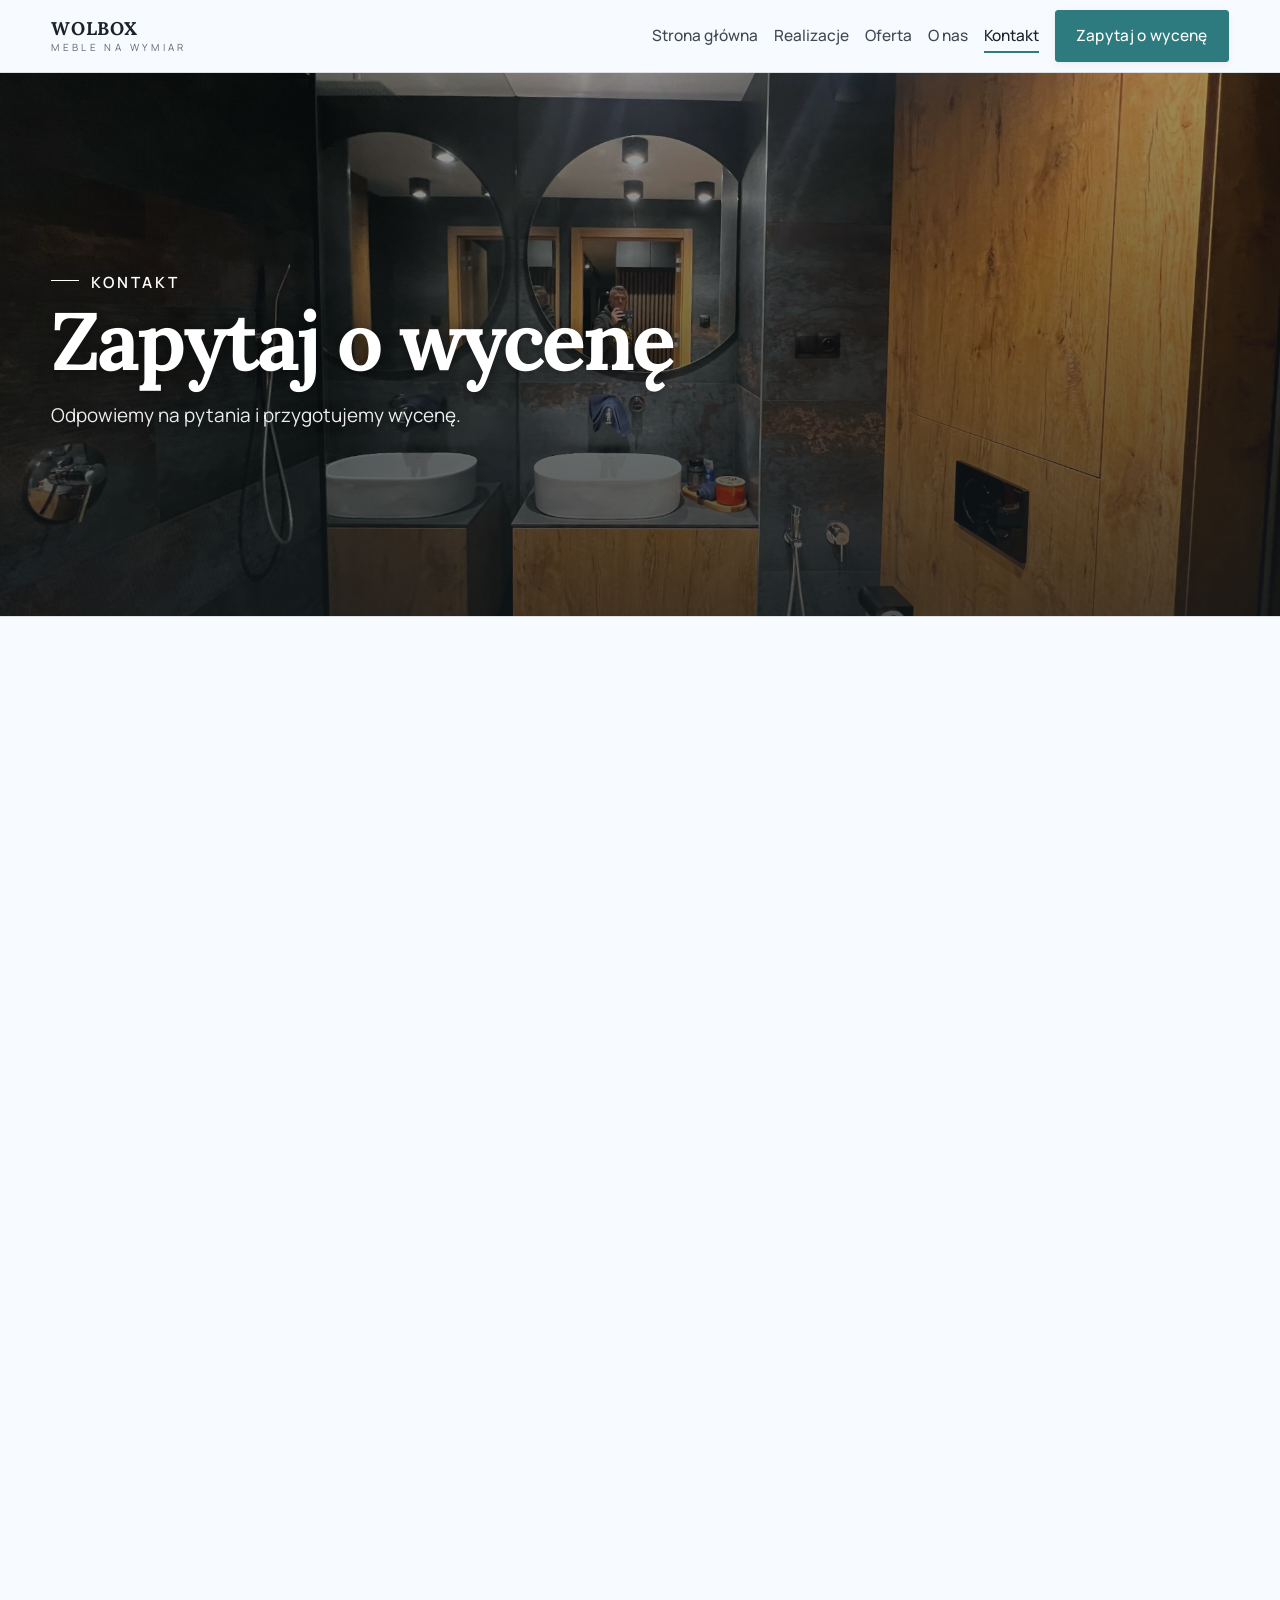
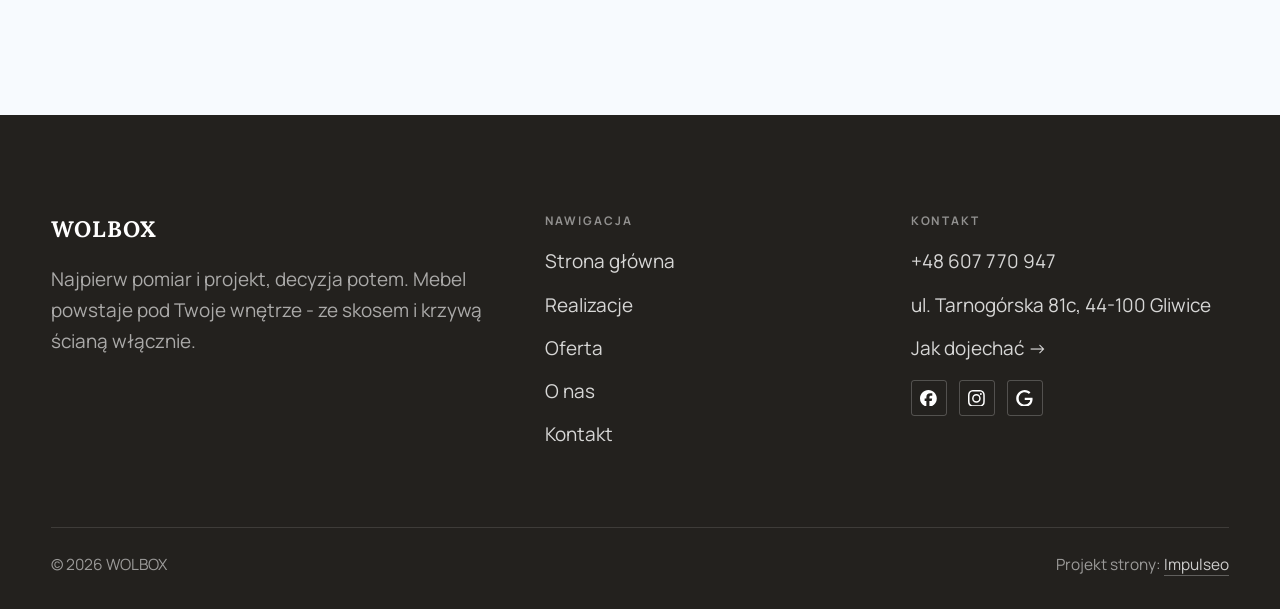
==== kontakt.html @ 48b1be2a "Strona demo: wolbox-sp-z-o-o" ====
<!DOCTYPE html>
<html lang="pl">
<head>
<meta charset="UTF-8">
<meta name="viewport" content="width=device-width, initial-scale=1.0">
<title>Kontakt - WOLBOX</title>
<meta name="description" content="Kontakt WOLBOX - ul. Tarnogórska 81c, 44-100 Gliwice">
<link rel="canonical" href="https://kris20032.github.io/wolbox-sp-z-o-o/kontakt.html">
<meta name="robots" content="noindex, nofollow">
<meta property="og:type" content="website">
<meta property="og:locale" content="pl_PL">
<meta property="og:site_name" content="WOLBOX">
<meta property="og:title" content="Kontakt - WOLBOX">
<meta property="og:description" content="Kontakt WOLBOX - ul. Tarnogórska 81c, 44-100 Gliwice">
<meta property="og:url" content="https://kris20032.github.io/wolbox-sp-z-o-o/kontakt.html">
<meta property="og:image" content="https://kris20032.github.io/wolbox-sp-z-o-o/img/og.jpg">
<meta property="og:image:width" content="1200">
<meta property="og:image:height" content="630">
<meta name="twitter:card" content="summary_large_image">
<link rel="preconnect" href="https://fonts.googleapis.com">
<link rel="preconnect" href="https://fonts.gstatic.com" crossorigin>
<link href="https://fonts.googleapis.com/css2?family=Lora:wght@500;600;700&family=Manrope:wght@400;500;600&display=swap" rel="stylesheet">
<link rel="stylesheet" href="assets/styles.css?v=cdface2b">
</head>
<body>

<header class="nav">
  <div class="wrap nav-inner">
    <a class="brand" href="index.html"><span class="name">WOLBOX</span><span class="sub">Meble na wymiar</span></a>
    <nav class="nav-links">
      <a href="index.html">Strona główna</a>
      <a href="realizacje.html">Realizacje</a>
      <a href="oferta.html">Oferta</a>
      <a href="o-nas.html">O nas</a>
      <a href="kontakt.html" class="active" aria-current="page">Kontakt</a>
      <a href="kontakt.html" class="btn btn-accent">Zapytaj o wycenę</a>
    </nav>
    <button class="nav-toggle" aria-label="Menu"><span></span><span></span><span></span></button>
  </div>
</header>

<main>
<section class="pagehead">
  <img src="img/g3.jpg" alt="WOLBOX - Zapytaj o wycenę" width="1976" height="1460" decoding="async">
  <div class="wrap">
    <span class="eyebrow">Kontakt</span>
    <h1>Zapytaj o wycenę</h1>
    <p>Odpowiemy na pytania i przygotujemy wycenę.</p>
  </div>
</section>
<section>
  <div class="wrap contact-grid">
    <div class="reveal">
      <span class="eyebrow">Dane kontaktowe</span>
      <h2 style="margin:var(--space-4) 0 var(--space-6)">WOLBOX</h2>
      <div class="info-list">
        <div class="info-row"><div class="ic"><svg class="ico-tel" width="16" height="16" viewBox="0 0 24 24" fill="none" aria-hidden="true"><path d="M6.6 10.8a15.5 15.5 0 0 0 6.6 6.6l2.2-2.2a1 1 0 0 1 1-.24 11.4 11.4 0 0 0 3.6.58 1 1 0 0 1 1 1V20a1 1 0 0 1-1 1A17 17 0 0 1 3 4a1 1 0 0 1 1-1h3.5a1 1 0 0 1 1 1c0 1.25.2 2.46.58 3.6a1 1 0 0 1-.25 1l-2.23 2.2Z" fill="currentColor"/></svg></div><div><div class="lbl">Telefon</div><a class="val" href="tel:+48607770947">+48 607 770 947</a></div></div>
        <div class="info-row"><div class="ic"><svg class="ico-pin" width="16" height="16" viewBox="0 0 24 24" fill="none" aria-hidden="true"><path d="M12 21s7-6.1 7-11.5A7 7 0 0 0 5 9.5C5 14.9 12 21 12 21Z" stroke="currentColor" stroke-width="1.6" fill="none"/><circle cx="12" cy="9.5" r="2.4" fill="currentColor"/></svg></div><div><div class="lbl">Adres</div><div class="val">ul. Tarnogórska 81c, 44-100 Gliwice</div></div></div>
        <div class="info-row"><div class="ic"><svg class="ico-clock" width="16" height="16" viewBox="0 0 24 24" fill="none" aria-hidden="true"><circle cx="12" cy="12" r="8.2" stroke="currentColor" stroke-width="1.6"/><path d="M12 7.5V12l3.2 1.9" stroke="currentColor" stroke-width="1.6" stroke-linecap="round"/></svg></div><div><div class="lbl">Godziny</div><div class="val" style="font-weight:500">Pn-Czw 8:00-18:00, Pt 8:00-16:00, Sob 9:00-13:00</div></div></div>
      </div>
    </div>
    <div class="reveal">
      <div class="form">
        <h3 style="margin-bottom:var(--space-4)">Najszybciej telefonicznie</h3>
        <p class="muted" style="margin-bottom:var(--space-5)">Zadzwoń, opisz pomysł, a my powiemy, co i jak. Bez zobowiązań.</p>
        <a href="tel:+48607770947" class="btn btn-accent" style="justify-content:center">Zadzwoń: +48 607 770 947 <span class="arr">→</span></a>
      </div>
    </div>
  </div>
</section>
<section style="padding-top:0">
  <div class="wrap reveal">
    <iframe class="map" title="WOLBOX - Gliwice" src="https://maps.google.com/maps?q=50.3088964%2C18.6868577&z=15&output=embed" loading="lazy" referrerpolicy="no-referrer-when-downgrade"></iframe>
  </div>
</section>
</main>

<footer>
  <div class="wrap">
    <div class="foot-grid">
      <div class="foot-brand">
        <div class="name">WOLBOX</div>
        <p>Najpierw pomiar i projekt, decyzja potem. Mebel powstaje pod Twoje wnętrze - ze skosem i krzywą ścianą włącznie.</p>
      </div>
      <div class="foot-col">
        <h4>Nawigacja</h4>
        <a href="index.html">Strona główna</a>
        <a href="realizacje.html">Realizacje</a>
        <a href="oferta.html">Oferta</a>
        <a href="o-nas.html">O nas</a>
        <a href="kontakt.html">Kontakt</a>
      </div>
      <div class="foot-col">
        <h4>Kontakt</h4>
        <a href="tel:+48607770947">+48 607 770 947</a>
        <p>ul. Tarnogórska 81c, 44-100 Gliwice</p>
        <a href="https://www.google.com/maps/place/WOLBOX+Sp.+z+o.+o./@50.3088964,18.6868577,17z" target="_blank" rel="noopener">Jak dojechać →</a>
      <div class="foot-soc">
        <a class="soc" href="https://www.facebook.com/p/Marcin-Wolski-Wolbox-100041528517087/" target="_blank" rel="noopener" aria-label="Facebook - WOLBOX"><svg viewBox="0 0 24 24" aria-hidden="true" focusable="false"><path d="M9.101 23.691v-7.98H6.627v-3.667h2.474v-1.58c0-4.085 1.848-5.978 5.858-5.978.401 0 .955.042 1.468.103a8.68 8.68 0 0 1 1.141.195v3.325a8.623 8.623 0 0 0-.653-.036 26.805 26.805 0 0 0-.733-.009c-.707 0-1.259.096-1.675.309a1.686 1.686 0 0 0-.679.622c-.258.42-.374.995-.374 1.752v1.297h3.919l-.386 2.103-.287 1.564h-3.246v8.245C19.396 23.238 24 18.179 24 12.044c0-6.627-5.373-12-12-12s-12 5.373-12 12c0 5.628 3.874 10.35 9.101 11.647Z" fill="currentColor"/></svg></a>
        <a class="soc" href="https://www.instagram.com/wolbox_wolski_marcin/" target="_blank" rel="noopener" aria-label="Instagram - WOLBOX"><svg viewBox="0 0 24 24" aria-hidden="true" focusable="false"><path d="M7.0301.084c-1.2768.0602-2.1487.264-2.911.5634-.7888.3075-1.4575.72-2.1228 1.3877-.6652.6677-1.075 1.3368-1.3802 2.127-.2954.7638-.4956 1.6365-.552 2.914-.0564 1.2775-.0689 1.6882-.0626 4.947.0062 3.2586.0206 3.6671.0825 4.9473.061 1.2765.264 2.1482.5635 2.9107.308.7889.72 1.4573 1.388 2.1228.6679.6655 1.3365 1.0743 2.1285 1.38.7632.295 1.6361.4961 2.9134.552 1.2773.056 1.6884.069 4.9462.0627 3.2578-.0062 3.668-.0207 4.9478-.0814 1.28-.0607 2.147-.2652 2.9098-.5633.7889-.3086 1.4578-.72 2.1228-1.3881.665-.6682 1.0745-1.3378 1.3795-2.1284.2957-.7632.4966-1.636.552-2.9124.056-1.2809.0692-1.6898.063-4.948-.0063-3.2583-.021-3.6668-.0817-4.9465-.0607-1.2797-.264-2.1487-.5633-2.9117-.3084-.7889-.72-1.4568-1.3876-2.1228C21.2982 1.33 20.628.9208 19.8378.6165 19.074.321 18.2017.1197 16.9244.0645 15.6471.0093 15.236-.005 11.977.0014 8.718.0076 8.31.0215 7.0301.0839m.1402 21.6932c-1.17-.0509-1.8053-.2453-2.2287-.408-.5606-.216-.96-.4771-1.3819-.895-.422-.4178-.6811-.8186-.9-1.378-.1644-.4234-.3624-1.058-.4171-2.228-.0595-1.2645-.072-1.6442-.079-4.848-.007-3.2037.0053-3.583.0607-4.848.05-1.169.2456-1.805.408-2.2282.216-.5613.4762-.96.895-1.3816.4188-.4217.8184-.6814 1.3783-.9003.423-.1651 1.0575-.3614 2.227-.4171 1.2655-.06 1.6447-.072 4.848-.079 3.2033-.007 3.5835.005 4.8495.0608 1.169.0508 1.8053.2445 2.228.408.5608.216.96.4754 1.3816.895.4217.4194.6816.8176.9005 1.3787.1653.4217.3617 1.056.4169 2.2263.0602 1.2655.0739 1.645.0796 4.848.0058 3.203-.0055 3.5834-.061 4.848-.051 1.17-.245 1.8055-.408 2.2294-.216.5604-.4763.96-.8954 1.3814-.419.4215-.8181.6811-1.3783.9-.4224.1649-1.0577.3617-2.2262.4174-1.2656.0595-1.6448.072-4.8493.079-3.2045.007-3.5825-.006-4.848-.0608M16.953 5.5864A1.44 1.44 0 1 0 18.39 4.144a1.44 1.44 0 0 0-1.437 1.4424M5.8385 12.012c.0067 3.4032 2.7706 6.1557 6.173 6.1493 3.4026-.0065 6.157-2.7701 6.1506-6.1733-.0065-3.4032-2.771-6.1565-6.174-6.1498-3.403.0067-6.156 2.771-6.1496 6.1738M8 12.0077a4 4 0 1 1 4.008 3.9921A3.9996 3.9996 0 0 1 8 12.0077" fill="currentColor"/></svg></a>
        <a class="soc" href="https://www.google.com/maps/place/WOLBOX+Sp.+z+o.+o./@50.3088964,18.6868577,17z" target="_blank" rel="noopener" aria-label="Google - WOLBOX"><svg viewBox="0 0 24 24" aria-hidden="true" focusable="false"><path d="M12.48 10.92v3.28h7.84c-.24 1.84-.853 3.187-1.787 4.133-1.147 1.147-2.933 2.4-6.053 2.4-4.827 0-8.6-3.893-8.6-8.72s3.773-8.72 8.6-8.72c2.6 0 4.507 1.027 5.907 2.347l2.307-2.307C18.747 1.44 16.133 0 12.48 0 5.867 0 .307 5.387.307 12s5.56 12 12.173 12c3.573 0 6.267-1.173 8.373-3.36 2.16-2.16 2.84-5.213 2.84-7.667 0-.76-.053-1.467-.173-2.053H12.48z" fill="currentColor"/></svg></a>
      </div>
      </div>
    </div>
    <div class="foot-bot">
      <span>© 2026 WOLBOX</span>
      <span>Projekt strony: <a class="foot-credit" href="https://impulseo.pl" target="_blank" rel="noopener">Impulseo</a></span>
    </div>
  </div>
</footer>
<div class="sticky-reserve"><a class="sr-book" href="kontakt.html">Zapytaj o wycenę</a><a class="sr-call" href="tel:+48607770947" aria-label="Zadzwoń"><svg class="ico-tel" width="16" height="16" viewBox="0 0 24 24" fill="none" aria-hidden="true"><path d="M6.6 10.8a15.5 15.5 0 0 0 6.6 6.6l2.2-2.2a1 1 0 0 1 1-.24 11.4 11.4 0 0 0 3.6.58 1 1 0 0 1 1 1V20a1 1 0 0 1-1 1A17 17 0 0 1 3 4a1 1 0 0 1 1-1h3.5a1 1 0 0 1 1 1c0 1.25.2 2.46.58 3.6a1 1 0 0 1-.25 1l-2.23 2.2Z" fill="currentColor"/></svg></a></div>
<div class="demo-wazne" data-do="2026-10-21" data-cykl="3" hidden><svg class="dw-ico" width="13" height="13" viewBox="0 0 24 24" fill="none" aria-hidden="true"><circle cx="12" cy="12" r="8.6" stroke="currentColor" stroke-width="1.8"/><path d="M12 7.2V12l3.3 2" stroke="currentColor" stroke-width="1.8" stroke-linecap="round"/></svg><span class="dw-txt"></span></div>

<script src="assets/main.js"></script>
</body>
</html>
---- assets/styles.css ----
/* ============================================================
   STOLBASZ — premium, architektoniczny B2B fit-out
   Jasna paleta, zero brązu. System wg premium-web-craft.
   Projekt strony: Impulseo (impulseo.pl)
   ============================================================ */

:root{
  /* PALETA — jasna, architektoniczna, chłodna */
  --paper:#F3F1EC;          /* główne tło */
  --paper-2:#E6E3DB;        /* sekcje alternatywne (chłodny jasny szary) */
  --paper-3:#E6E3DB;        /* delikatne wypełnienia */
  --ink:#23211E;            /* tekst główny — chłodny grafit */
  --ink-soft:#43403A;       /* nagłówki drugorzędne */
  --muted:#87837A;          /* tekst poboczny */
  --line:rgba(35,33,30,.12);/* hairline */
  --accent:#8A6B3C;         /* stonowany petrol-slate — jedyny akcent */
  --accent-d:#6E5430;
  --accent-soft:rgba(138,107,60,.10);
  --dark:#23211E;           /* sekcje ciemne (stopka/CTA) */

  /* HOVER ZDJĘĆ — JEDEN standard dla całego silnika (decyzja K. 04.08.2026, artefakt z wariantami).
     AKTUALNE (K.+Szymon 09.08.2026, wybór z artefaktu 6 wariantów): zoom 1.05 przy 1.4s -
     przy tak długim czasie mocniejszy kadr NIE skacze, tylko „oddycha". Poprzedni standard
     (1.02 / .55s z 04.08) odbierany jako dynamiczny i szybki.
     Spoczynek lekko przygaszony, ale TYLKO tam, gdzie jest mysz (@media hover:hover) —
     na telefonie zdjęcia zostają w pełnej jasności. */
  --img-zoom:1.05;                   /* K.+Szymon 09.08: wariant F z artefaktu porównawczego */
  --img-rest:brightness(.95) saturate(.99);
  --img-hot:brightness(1.06) saturate(1.05);
  --img-dur:1.4s;                    /* K.+Szymon 09.08 (wariant F): powoli = elegancko */
  --img-ease:cubic-bezier(.16,.84,.44,1);  /* miękki ogon, efekt „oddychania" */

  /* ODSTĘPY — skala 4/8 */
  --space-1:4px; --space-2:8px; --space-3:12px; --space-4:16px; --space-5:24px;
  --space-6:32px; --space-7:48px; --space-8:64px; --space-9:96px; --space-10:128px;

  /* TYPOGRAFIA — fluid clamp() (skala podbita 16.07.2026: większe, czytelniejsze litery — uwaga Adama) */
  --text-sm:clamp(.9rem,.87rem + .12vw,1rem);
  --text-base:clamp(1.08rem,1.04rem + .18vw,1.2rem);
  --text-lg:clamp(1.24rem,1.15rem + .34vw,1.44rem);
  --text-h3:clamp(1.34rem,1.22rem + .55vw,1.66rem);
  --text-h2:clamp(2.1rem,1.66rem + 2.1vw,3.1rem);
  --text-h1:clamp(2.9rem,2.1rem + 4vw,5.1rem);

  /* PROMIENIE — architektoniczne, raczej ostre */
  --r-sm:3px; --r-md:6px; --r-lg:10px;

  /* RUCH */
  --ease:cubic-bezier(.25,.46,.45,.94); --dur:.24s;

  /* CIENIE — miękkie, warstwowe */
  --sh-sm:0 1px 2px rgba(16,24,32,.04), 0 2px 8px rgba(16,24,32,.05);
  --sh-md:0 2px 6px rgba(16,24,32,.05), 0 12px 28px -8px rgba(16,24,32,.12);
  --sh-lg:0 6px 14px rgba(16,24,32,.07), 0 26px 56px -18px rgba(16,24,32,.22);

  --hairline:1px solid var(--line);

  --font-display:'Lora',serif;
  --font-body:'Manrope',sans-serif;
}

*{box-sizing:border-box;margin:0;padding:0}
html{scroll-behavior:smooth}
body{
  font-family:var(--font-body);
  font-size:var(--text-base);
  line-height:1.65;
  color:var(--ink);
  background:var(--paper);
  -webkit-font-smoothing:antialiased;
  text-rendering:optimizeLegibility;
}
img{max-width:100%;height:auto;display:block}  /* height:auto = width/height z atrybutów trzyma proporcje (TOP#12) */
a{color:inherit;text-decoration:none}

.wrap{width:min(92%,1180px);margin-inline:auto}
section{padding-block:clamp(52px,6.5vw,96px)}

h1,h2,h3{font-family:var(--font-display);font-weight:700;line-height:1.08;letter-spacing:-.02em;color:var(--ink)}
h1{font-size:var(--text-h1);letter-spacing:-.035em}
h2{font-size:var(--text-h2);letter-spacing:-.025em}
h3{font-size:var(--text-h3)}
/* MIARA — długość wiersza. WCAG 2.2 SC 1.4.8: max 80 znaków; Butterick: 45–90.
   68ch daje realnie 72–78 znaków polskiego tekstu, czyli z zapasem pod granicą.
   Wcześniej limit miał TYLKO <p> — <li>, <blockquote> i <dd> nie miały żadnego,
   i to jedyny powód, dla którego 23 bloki na dwóch oddanych stronach jadą po
   83–106 znaków w wierszu (pomiar 07.08.2026, bramka `miara`).
   ⚠️ Listy i definicje ograniczamy TYLKO bez klasy: `ul`/`ol` z klasą to u nas
   układ (siatki kafli, menu), a nie tekst ciągły — tam miarę wyznacza układ. */
/* 60ch, nie 68ch (K. 10.08): po zmianie fontów na węższe kroje (DM Sans i spółka)
   w 68ch mieściło się ~90 znaków - bramka pikselowa słusznie zgłaszała przekroczenie
   granicy 80. Pomiar na żywej przeglądarce: 60ch = 90 znaków, 53ch = ~78 znaków, czyli normę WCAG 1.4.8. */
:root{ --miara:53ch }
p{max-width:min(100%,var(--miara))}
blockquote,
ul:not([class])>li, ol:not([class])>li,
dl:not([class])>dd{max-width:min(100%,var(--miara))}

/* ⚠️ Świadomie BEZ wyjątku `.tile p,.card p,.svc p{max-width:none}`, choć nasuwa się sam:
   te akapity BYŁY już ograniczone (stare `p{max-width:65ch}`), więc „wyjątek" nie odblokowałby
   niczego nowego — tylko ROZLUŹNIŁ stan sprzed zmiany na wszystkich demach naraz.
   `figcaption` żadna z reguł wyżej nie dotyczy, więc też nie potrzebuje zwolnienia. */

/* ŁAMANIE. `balance` wyrównuje długości wierszy w nagłówku, `pretty` pilnuje ostatniego
   wiersza akapitu, żeby nie został w nim jeden wyraz. Obsługiwane od Chrome 117 /
   Safari 17.5; starsze przeglądarki po prostu ignorują tę własność.
   `text-wrap:pretty` nie występowało dotąd ANI RAZ w silniku ani w repo klientów. */
h1,h2,h3,.lead,.lede{text-wrap:balance}
p,li,blockquote,dd{text-wrap:pretty}

.eyebrow{
  font-family:var(--font-body);
  font-size:var(--text-sm);
  font-weight:600;
  letter-spacing:.18em;
  text-transform:uppercase;
  color:var(--accent);
  display:inline-flex;align-items:center;gap:var(--space-3);
}
/* flex:none + margin-top = kreska trzyma się PIERWSZEJ linii. Wcześniej align-items:center
   centrowało ją względem całego bloku i przy zawinięciu (długi kicker typu
   „…WNĘTRZ · LESZNO · OD 2019") druga linia lądowała z brzydkim wcięciem. */
.eyebrow{align-items:flex-start}
.eyebrow>*,.eyebrow{text-wrap:balance}   /* dlugi kicker lamal sie na sierote typu samo „2019" w drugiej linii */
.eyebrow::before{content:"";width:28px;height:1px;background:var(--accent);display:inline-block;flex:none;margin-top:.62em}

.muted{color:var(--muted)}
.lead{font-size:var(--text-lg);line-height:1.55;color:var(--ink-soft);max-width:50ch}

/* ---------- BUTTONS ---------- */
.btn{
  display:inline-flex;align-items:center;gap:var(--space-2);
  font-weight:600;font-size:var(--text-sm);letter-spacing:.02em;
  padding:var(--space-4) var(--space-6);
  border-radius:var(--r-sm);
  transition:transform var(--dur) var(--ease),box-shadow var(--dur) var(--ease),background var(--dur) var(--ease);
  cursor:pointer;border:1px solid transparent;
}
.btn-accent{background:var(--accent);color:#fff;box-shadow:var(--sh-sm)}
.btn-accent:hover{background:var(--accent-d);transform:translateY(-2px);box-shadow:var(--sh-md)}
.btn-accent:active{transform:translateY(0);box-shadow:var(--sh-sm)}
.btn-ghost{background:transparent;color:var(--ink);border-color:var(--line)}
.btn-ghost:hover{border-color:var(--accent);color:var(--accent);transform:translateY(-2px)}
.btn-light{background:#fff;color:var(--ink);box-shadow:var(--sh-sm)}
.btn-light:hover{transform:translateY(-2px);box-shadow:var(--sh-md)}
.btn .arr{transition:transform var(--dur) var(--ease)}
.btn:hover .arr{transform:translateX(4px)}

/* ---------- NAV ---------- */
.nav{
  position:sticky;top:0;z-index:50;
  background:color-mix(in srgb,var(--paper) 88%,transparent);
  backdrop-filter:saturate(140%) blur(10px);
  border-bottom:var(--hairline);
}
.nav-inner{display:flex;align-items:center;justify-content:space-between;gap:var(--space-5);height:72px}
/* ANTY-NACHODZENIE (K. 05.08.2026): długa nazwa firmy + przycisk z pełnym numerem nie mieściły się w pasku
   i flex ściskał linki PONIŻEJ ich treści - "Kontakt" wchodził na ramkę "Zadzwoń +48 ...". Teraz ustępuje
   nazwa marki (skrót wielokropkiem), a menu i przycisk nigdy się nie kurczą ani nie zachodzą na siebie. */
.brand{display:flex;flex-direction:column;line-height:1;min-width:0;flex:0 1 auto}
.brand .name{font-family:var(--font-display);font-weight:800;font-size:1.35rem;letter-spacing:.04em;white-space:nowrap;overflow:hidden;text-overflow:ellipsis}
.brand .sub{font-size:.62rem;letter-spacing:.34em;text-transform:uppercase;color:var(--muted);margin-top:5px;white-space:nowrap;overflow:hidden;text-overflow:ellipsis}
.nav-links{display:flex;align-items:center;gap:var(--space-6);flex:0 0 auto}
.nav-links a{font-size:var(--text-sm);font-weight:500;color:var(--ink-soft);position:relative;padding-block:4px;white-space:nowrap;transition:color var(--dur) var(--ease)}
.nav-links a::after{content:"";position:absolute;left:0;bottom:0;width:0;height:1.5px;background:var(--accent);transition:width var(--dur) var(--ease)}
.nav-links a:hover,.nav-links a.active{color:var(--ink)}
.nav-links a:hover::after,.nav-links a.active::after{width:100%}
.nav-links .btn{padding:var(--space-2) var(--space-5)}
/* przyciski w nav: właściwy kolor (przebij .nav-links a) + bez podkreślenia */
.nav-links a.btn-accent{color:#fff}
.nav-links a.btn-ghost,.nav-links a.btn-light{color:var(--ink)}
/* CTA w pasku: NIE podkreślenie spod linków menu, ale ten sam przelatujący błysk,
   co na wszystkich innych przyciskach (zgłoszenie K. 13.08.2026 - „na hero jest efekt
   światła przechodzącego przez przycisk, na navbarze go nie ma, a mają być identyczne").
   Reguła `.nav-links a::after` jest silniejsza od `.btn::after`, więc trzeba jej
   geometrię wyzerować i wpisać połysk z nazwy - samo `display:none` gasiło efekt. */
.nav-links a.btn::after{
  display:block;content:"";position:absolute;inset:0;z-index:-1;pointer-events:none;
  width:auto;height:auto;border-radius:inherit;   /* kasuje geometrię podkreślenia (width:0;height:1.5px) */
  background:linear-gradient(100deg,transparent 32%,rgba(255,255,255,.20) 50%,transparent 68%);
  translate:-120% 0}
@media (prefers-reduced-motion:no-preference){
  .nav-links a.btn:hover::after{translate:120% 0;transition:translate .75s var(--mt-ease,cubic-bezier(.16,.84,.44,1))}
}
.nav-toggle{display:none;background:none;border:none;cursor:pointer;flex-direction:column;gap:5px;padding:8px}
.nav-toggle span{width:24px;height:2px;background:var(--ink);transition:var(--dur)}
/* Ciasny zakres MIĘDZY menu mobilnym a pełnym pulpitem: zbijamy odstępy i nazwę marki,
   żeby wszystko zmieściło się naturalnie, zanim w ogóle dojdzie do skracania wielokropkiem. */
@media(max-width:1280px) and (min-width:921px){
  .nav-links{gap:var(--space-4)}
  .nav-links .btn{padding:var(--space-2) var(--space-4)}
  .brand .name{font-size:1.15rem}
}

/* ---------- HERO (split) ---------- */
.hero{position:relative;overflow:hidden;border-bottom:var(--hairline)}
.hero-grid{display:grid;grid-template-columns:1.05fr .95fr;gap:clamp(24px,4vw,60px);align-items:center;
  padding-block:clamp(36px,4.5vw,64px)}
.hero-copy .eyebrow{margin-bottom:var(--space-5)}
.hero-copy h1{margin-bottom:var(--space-5)}
.hero-copy .lead{margin-bottom:var(--space-7)}
.hero-actions{display:flex;flex-wrap:wrap;gap:var(--space-4)}
.hero-art{position:relative;aspect-ratio:4/3;border-radius:var(--r-lg);overflow:hidden;box-shadow:var(--sh-lg)}
.hero-art img{width:100%;height:100%;object-fit:cover}
.hero-art::after{content:"";position:absolute;inset:0;background:linear-gradient(180deg,transparent 55%,rgba(18,24,28,.28))}
.hero-badge{position:absolute;left:var(--space-5);bottom:var(--space-5);z-index:2;
  background:rgba(252,252,251,.94);backdrop-filter:blur(4px);
  border-radius:var(--r-md);padding:var(--space-4) var(--space-5);box-shadow:var(--sh-md);max-width:78%}
.hero-badge strong{display:block;font-family:var(--font-display);font-size:1rem;letter-spacing:-.01em}
.hero-badge span{font-size:var(--text-sm);color:var(--muted)}

/* ---------- HERO duży / kinowy (strona główna) ---------- */
.hero-cine{position:relative;min-height:clamp(560px,82vh,840px);min-height:clamp(560px,82svh,840px);display:flex;align-items:center;overflow:hidden;border-bottom:var(--hairline)}
.hero-cine>img{position:absolute;inset:0;width:100%;height:100%;object-fit:cover;z-index:0}
.hero-cine::after{content:"";position:absolute;inset:0;z-index:1;
  background:linear-gradient(95deg,rgba(13,18,23,.86) 0%,rgba(13,18,23,.64) 32%,rgba(13,18,23,.24) 62%,rgba(13,18,23,.04) 100%)}
.hero-cine .wrap{position:relative;z-index:2;padding-block:var(--space-8)}
.hero-cine .hero-copy{max-width:660px}
.hero-cine .eyebrow{color:#fff;margin-bottom:var(--space-5)}
.hero-cine .eyebrow::before{background:#fff}
.hero-cine h1{color:#fff;margin-bottom:var(--space-5);font-size:clamp(2.9rem,2rem + 4.4vw,5.2rem);text-wrap:balance}
.hero-cine .lead{color:rgba(255,255,255,.92);max-width:48ch;margin-bottom:var(--space-7)}
.hero-cine .hero-actions{display:flex;flex-wrap:wrap;gap:var(--space-4)}
/* NISKIE OKNO (laptop z dokiem i paskami przeglądarki ma ~700-780 px wysokości widoku):
   H1 do 5.2rem + długi lead nie mieściły się i przyciski wypadały POD krawędź ekranu -
   klient widział stronę bez ani jednego CTA. Skalujemy w dół, zamiast przycinać treść. */
@media(min-width:821px) and (max-height:820px){
  .hero-cine{min-height:clamp(520px,94svh,780px)}
  .hero-cine .wrap{padding-block:var(--space-6)}
  .hero-cine h1{font-size:clamp(2.2rem,1.5rem + 2.6vw,3.6rem);margin-bottom:var(--space-4)}
  .hero-cine .eyebrow{margin-bottom:var(--space-4)}
  .hero-cine .lead{margin-bottom:var(--space-5);max-width:44ch}
}
@media(max-width:680px){
  .hero-cine{min-height:clamp(520px,76vh,640px);min-height:clamp(520px,76svh,640px);align-items:flex-end}
  .hero-cine::after{background:linear-gradient(0deg,rgba(13,18,23,.9) 6%,rgba(13,18,23,.45) 55%,rgba(13,18,23,.25) 100%)}
  .hero-cine .wrap{padding-bottom:var(--space-9)}
  /* TELEFON (~90% oglądających): lead potrafił zająć 8 linii i zepchnąć CTA poza pierwszy ekran.
     Zwężamy interlinię i skalę - treści nie ucinamy, bo to ona sprzedaje. */
  .hero-cine .lead{font-size:.98rem;line-height:1.5;margin-bottom:var(--space-5)}
  .hero-cine .eyebrow{font-size:.72rem;letter-spacing:.13em;margin-bottom:var(--space-4)}
  .hero-cine .eyebrow::before{width:20px}
  .hero-cine h1{margin-bottom:var(--space-4)}
}

/* full-bleed hero variant (podstrony) */
.pagehead{position:relative;min-height:46vh;min-height:46svh;display:flex;align-items:flex-end;overflow:hidden;border-bottom:var(--hairline)}
.pagehead img{position:absolute;inset:0;width:100%;height:100%;object-fit:cover}
/* 10.08.2026 (decyzja K.): mocniejsze przyciemnienie + cień pod tekstem. Bramka mierzyła na
   nagłówkach podstron 3,38-3,43:1 przy wymaganych 4,5 — jasne zdjęcie (hala, śnieg, niebo)
   podchodziło pod biały tekst. Zdjęcia klientów są różne, więc kontrast musi dawać WARSTWA,
   a nie szczęśliwy dobór kadru. */
.pagehead::after{content:"";position:absolute;inset:0;background:linear-gradient(180deg,rgba(18,24,28,.40),rgba(18,24,28,.76))}
.pagehead .wrap{position:relative;z-index:2;padding-block:var(--space-9);color:#fff}
.pagehead h1{color:#fff;max-width:18ch;text-shadow:0 2px 16px rgba(0,0,0,.55)}
.pagehead .eyebrow{color:#fff}
.pagehead .eyebrow::before{background:#fff}
.pagehead p{color:rgba(255,255,255,.92);margin-top:var(--space-4);max-width:54ch;text-shadow:0 1px 12px rgba(0,0,0,.5)}

/* ---------- STRIP (pasek skrótów / liczby) ---------- */
.strip{background:var(--dark);color:#fff}
/* PASEK HASEŁ — standard 04.08.2026 (decyzja K.): 5 haseł w JEDNYM rzędzie, tekst WYŚRODKOWANY,
   węższe marginesy boczne niż reszta strony (pasek ma iść szerzej), równe wysokości kolumn. */
.strip .wrap{width:min(96%,1440px);display:grid;grid-template-columns:repeat(5,1fr);
  gap:var(--space-5);padding-block:var(--space-7);align-items:stretch}
.strip .item .k{font-family:var(--font-display);font-size:clamp(1.05rem,.82rem + .85vw,1.55rem);
  font-weight:800;letter-spacing:-.02em;color:#fff;line-height:1.18;text-wrap:balance}
.strip .item .v{font-size:var(--text-sm);color:rgba(255,255,255,.66);margin-top:var(--space-2);line-height:1.4}
.strip .item{border-left:2px solid var(--accent);padding-inline:var(--space-4);
  text-align:center;display:flex;flex-direction:column;justify-content:center}
/* liczba kolumn = liczba haseł, żeby ostatnie nie zostawało samo w drugim rzędzie.
   Klasę n-N nadaje multipage.py; domyślnie (bez klasy) pasek jest 5-kolumnowy. */
.strip.n-2 .wrap{grid-template-columns:repeat(2,1fr)}
.strip.n-3 .wrap{grid-template-columns:repeat(3,1fr)}
.strip.n-4 .wrap{grid-template-columns:repeat(4,1fr);gap:var(--space-6)}
.strip.n-4 .item .k{font-size:clamp(1.3rem,1rem + 1.1vw,2rem)}
.strip.n-6 .wrap{grid-template-columns:repeat(6,1fr);gap:var(--space-4)}
.strip.n-6 .item .k{font-size:clamp(.98rem,.8rem + .7vw,1.35rem)}
/* równe łamanie: zamiast "długa linia + jedno słowo" obie linie zbliżonej długości */
.strip .item .k{text-wrap:balance}

/* ---------- SECTION HEAD ---------- */
.head{max-width:48rem;margin-bottom:var(--space-8)}
.head.center{margin-inline:auto;text-align:center}
.head .eyebrow{margin-bottom:var(--space-4)}
.head h2{margin-bottom:var(--space-4)}
.head p{color:var(--muted);font-size:var(--text-lg);line-height:1.55}
.head.center p{margin-inline:auto}

/* ---------- INTRO SPLIT ---------- */
.split{display:grid;grid-template-columns:.92fr 1.08fr;gap:clamp(28px,5vw,80px);align-items:center}
.split.rev{grid-template-columns:1.08fr .92fr}
.split.rev .split-art{order:-1}
.split-art{position:relative;aspect-ratio:5/4;border-radius:var(--r-lg);overflow:hidden;box-shadow:var(--sh-lg)}
.split-art img{width:100%;height:100%;object-fit:cover}
.split-copy h2{margin-bottom:var(--space-5)}
.split-copy p+p{margin-top:var(--space-4)}
.split-copy .btn{margin-top:var(--space-6)}

/* ---------- SERVICES (zakres) ---------- */
.svc-grid{display:grid;grid-template-columns:repeat(auto-fit,minmax(280px,1fr));gap:var(--space-5)}
.svc{background:#fff;border:var(--hairline);border-radius:var(--r-md);padding:var(--space-7) var(--space-6);
  transition:transform var(--dur) var(--ease),box-shadow var(--dur) var(--ease),border-color var(--dur) var(--ease);
  position:relative;overflow:hidden}
.svc::before{content:"";position:absolute;left:0;top:0;width:3px;height:0;background:var(--accent);transition:height var(--dur) var(--ease)}
.svc:hover{transform:translateY(-4px);box-shadow:var(--sh-md);border-color:transparent}
.svc:hover::before{height:100%}
.svc .ic{font-family:var(--font-display);font-size:.8rem;font-weight:700;letter-spacing:.12em;color:var(--accent);margin-bottom:var(--space-4)}
.svc h3{margin-bottom:var(--space-3);font-size:1.22rem}
.svc p{color:var(--muted);font-size:var(--text-base);line-height:1.6}

/* big detailed service rows */
.svc-row{display:grid;grid-template-columns:.8fr 1.2fr;gap:clamp(20px,4vw,60px);align-items:center;padding-block:var(--space-8)}
.svc-row+.svc-row{border-top:var(--hairline)}
.svc-row.rev{grid-template-columns:1.2fr .8fr}
/* Naprzemienny układ wierszy oferty: co drugi wiersz ma zdjęcie po PRAWEJ.
   Było `order:-1` — martwy kod, bo zdjęcie i tak jest pierwszym dzieckiem w HTML,
   więc wszystkie wiersze wyglądały identycznie (zdjęcie zawsze z lewej), a `rev`
   zmieniało tylko szerokość kolumn. Znalezione 29.07.2026 przy różnicowaniu kierunków
   animacji (pomiar pozycji: art.mid 390/502 przy row.mid 756 — zawsze lewa strona). */
.svc-row.rev .svc-row-art{order:2}
.svc-row-art{aspect-ratio:4/3;border-radius:var(--r-md);overflow:hidden;box-shadow:var(--sh-md)}
.svc-row-art img{width:100%;height:100%;object-fit:cover}
.svc-row h3{font-size:1.5rem;margin-bottom:var(--space-4)}
.svc-row .num{font-family:var(--font-display);font-size:.85rem;font-weight:700;letter-spacing:.14em;color:var(--accent);display:block;margin-bottom:var(--space-3)}
.svc-row ul{list-style:none;margin-top:var(--space-4);display:flex;flex-direction:column;gap:var(--space-2)}
.svc-row li{position:relative;padding-left:var(--space-5);color:var(--muted);font-size:var(--text-base)}
.svc-row li::before{content:"";position:absolute;left:0;top:.62em;width:8px;height:1px;background:var(--accent)}

/* ---------- GALLERY (realizacje) ---------- */
.gallery{display:grid;grid-template-columns:repeat(12,1fr);gap:var(--space-4);grid-auto-rows:200px}
/* GALERIA MASONRY — pionowe zdjęcia (portrety beauty/wellness) bez przycinania: kolumny, height auto */
.gallery-masonry{column-count:3;column-gap:var(--space-4)}
@media(max-width:900px){.gallery-masonry{column-count:2}}
@media(max-width:560px){.gallery-masonry{column-count:1}}
.gallery-masonry .m-tile{break-inside:avoid;margin:0 0 var(--space-4);padding:0;position:relative;overflow:hidden;border-radius:var(--r-md);border:1px solid var(--line)}
.gallery-masonry .m-tile img{width:100%;height:auto;display:block}
.gallery-masonry .m-tile .cap{position:absolute;left:0;right:0;bottom:0;padding:var(--space-4);color:#fff;background:linear-gradient(0deg,rgba(0,0,0,.55),transparent);font-size:var(--text-sm)}
.gallery-masonry .m-tile .cap small{display:block;font-weight:400;opacity:.78;letter-spacing:.04em;text-transform:uppercase;font-size:.66rem;margin-top:3px}
.tile{position:relative;overflow:hidden;border-radius:var(--r-md);box-shadow:var(--sh-sm);
  transition:transform var(--dur) var(--ease),box-shadow var(--dur) var(--ease)}
.tile img{width:100%;height:100%;object-fit:cover;
  transition:transform var(--img-dur) var(--img-ease),filter var(--img-dur) var(--img-ease)}
.tile:hover{box-shadow:var(--sh-md)}
.tile .cap{position:absolute;left:0;right:0;bottom:0;padding:var(--space-5) var(--space-4) var(--space-4);
  /* mocniejszy spad + cien pod tekstem: na JASNYCH zdjeciach klienta (biale fronty, sciany)
     slaby gradient dawal kontrast ~1.5:1 zamiast wymaganych 3.6:1 (bramka wygladu, 10.08.2026) */
  background:linear-gradient(transparent 10%,rgba(18,24,28,.55) 40%,rgba(18,24,28,.88) 68%,rgba(18,24,28,.99));color:#fff;
  text-shadow:0 1px 2px rgba(0,0,0,.85),0 2px 10px rgba(0,0,0,.55);
  font-size:var(--text-sm);font-weight:600;letter-spacing:.01em;
  opacity:0;transform:translateY(8px);transition:var(--dur) var(--ease)}
.tile:hover .cap{opacity:1;transform:translateY(0)}
.tile .cap small{display:block;font-weight:400;opacity:.78;letter-spacing:.04em;text-transform:uppercase;font-size:.66rem;margin-top:3px}
/* bento spans */
.t-wide{grid-column:span 6}
.t-tall{grid-column:span 6;grid-row:span 2}
.t-std{grid-column:span 6}
.t-third{grid-column:span 4}
.t-two3{grid-column:span 8}

/* ---------- TRUST / WIARYGODNOŚĆ ---------- */
.trust{background:var(--paper-2)}
.trust-grid{display:grid;grid-template-columns:repeat(auto-fit,minmax(240px,1fr));gap:var(--space-5);margin-top:var(--space-7)}
.trust-card{background:#fff;border-radius:var(--r-md);padding:var(--space-7) var(--space-6);box-shadow:var(--sh-sm);border-top:3px solid var(--accent)}
.trust-card .big{font-family:var(--font-display);font-size:clamp(1.8rem,1.3rem + 1.6vw,2.6rem);font-weight:800;letter-spacing:-.02em;color:var(--ink);line-height:1}
.trust-card h3{font-size:1.12rem;margin:var(--space-3) 0 var(--space-2)}
.trust-card p{color:var(--muted);font-size:var(--text-base);line-height:1.55}

/* ---------- CTA band ---------- */
.cta{background:var(--dark);color:#fff;position:relative;overflow:hidden}
/* telefon w CTA: na ciemnym tle biały (domyślnie), rodziny z JASNYM tłem CTA
   nadpisują to u siebie - wcześniej kolor siedział w stylu inline i wygrywał z rodziną. */
.cta .btn-ghost-cta{color:#fff;border-color:rgba(255,255,255,.3)}
.cta .wrap{display:grid;grid-template-columns:1.4fr .6fr;gap:var(--space-7);align-items:center;position:relative;z-index:2}
.cta h2{color:#fff;max-width:20ch}
.cta p{color:rgba(255,255,255,.74);margin-top:var(--space-4)}
.cta-actions{display:flex;flex-direction:column;gap:var(--space-3);align-items:flex-start}
.cta::before{content:"";position:absolute;right:-80px;top:-80px;width:360px;height:360px;border-radius:50%;
  background:radial-gradient(circle,var(--accent-soft),transparent 70%)}

/* ---------- CONTACT ---------- */
.contact-grid{display:grid;grid-template-columns:.85fr 1.15fr;gap:clamp(28px,4vw,56px);align-items:start}
.info-list{display:flex;flex-direction:column;gap:var(--space-2)}
.info-row{display:flex;gap:var(--space-4);align-items:flex-start;padding-block:var(--space-4);border-bottom:var(--hairline)}
.info-row .ic{flex:none;width:42px;height:42px;display:grid;place-items:center;border-radius:50%;
  background:var(--accent-soft);color:var(--accent);font-size:1.05rem}
.info-row .lbl{font-size:.72rem;letter-spacing:.14em;text-transform:uppercase;color:var(--muted)}
.info-row .val{font-weight:600;font-size:var(--text-base);margin-top:2px}
.info-row a.val:hover{color:var(--accent)}
.map{border:none;border-radius:var(--r-lg);box-shadow:var(--sh-md);width:100%;height:100%;min-height:380px;filter:grayscale(.2) contrast(1.02)}
.form{background:#fff;border:var(--hairline);border-radius:var(--r-lg);padding:clamp(24px,3vw,40px);box-shadow:var(--sh-sm)}
.form .fld{margin-bottom:var(--space-5)}
.form label{display:block;font-size:var(--text-sm);font-weight:600;margin-bottom:var(--space-2)}
.form input,.form textarea{width:100%;font-family:inherit;font-size:var(--text-base);color:var(--ink);
  padding:var(--space-4);border:var(--hairline);border-radius:var(--r-sm);background:var(--paper);transition:border-color var(--dur)}
.form input:focus,.form textarea:focus{outline:none;border-color:var(--accent);background:#fff}
.form textarea{resize:vertical;min-height:120px}
.form .note{font-size:var(--text-sm);color:var(--muted);margin-top:var(--space-3)}

/* ---------- FOOTER ---------- */
footer{background:var(--dark);color:#fff;padding-block:var(--space-9) var(--space-6)}
.foot-grid{display:grid;grid-template-columns:1.4fr 1fr 1fr;gap:var(--space-7);margin-bottom:var(--space-8)}
.foot-brand .name{font-family:var(--font-display);font-weight:800;font-size:1.4rem;letter-spacing:.04em}
.foot-brand p{color:rgba(255,255,255,.62);margin-top:var(--space-4);font-size:var(--text-base);max-width:38ch}
.foot-col h4{font-size:.74rem;letter-spacing:.16em;text-transform:uppercase;color:rgba(255,255,255,.5);margin-bottom:var(--space-4)}
.foot-col a,.foot-col p{display:block;color:rgba(255,255,255,.82);font-size:var(--text-base);margin-bottom:var(--space-3)}
.foot-col a:hover{color:#fff}
.foot-bot{border-top:1px solid rgba(255,255,255,.12);padding-top:var(--space-5);display:flex;justify-content:space-between;flex-wrap:wrap;gap:var(--space-3);
  font-size:var(--text-sm);color:rgba(255,255,255,.55)}
.foot-bot a:hover{color:#fff}
/* Podpis w stopce = klikalny link do impulseo.pl (31.07.2026). Ma być WIDOCZNIE klikalny,
   ale nie krzyczeć - stąd sam kolor jaśniejszy + delikatne podkreślenie na najeździe. */
.foot-bot a.foot-credit{color:rgba(255,255,255,.78);text-decoration:none;border-bottom:1px solid rgba(255,255,255,.28)}
.foot-bot a.foot-credit:hover{color:#fff;border-bottom-color:#fff}

/* ---------- REVEAL ---------- */
.reveal{opacity:0;transform:translateY(22px);transition:opacity .6s var(--ease),transform .6s var(--ease)}
.reveal.in{opacity:1;transform:none}

/* ---------- RESPONSIVE ---------- */
@media(max-width:920px){
  .hero-grid,.split,.split.rev,.svc-row,.svc-row.rev,.cta .wrap,.contact-grid,.foot-grid{grid-template-columns:1fr}
  .split.rev .split-art,.svc-row.rev .svc-row-art{order:0}
  .hero-art{aspect-ratio:16/10;max-height:420px}
  .strip .wrap,.strip.n-2 .wrap,.strip.n-3 .wrap,.strip.n-4 .wrap,.strip.n-6 .wrap{grid-template-columns:repeat(2,1fr);gap:var(--space-6)}
  .strip .item .k,.strip.n-6 .item .k{font-size:clamp(1.3rem,1.1rem + 1vw,2rem)}
  .gallery{grid-auto-rows:180px}
  .t-wide,.t-tall,.t-std,.t-third,.t-two3{grid-column:span 6}
  .t-tall{grid-row:span 1}
  .cta-actions{flex-direction:row;flex-wrap:wrap}
  .foot-grid{gap:var(--space-6)}
}
@media(max-width:680px){
  .nav-links{position:fixed;inset:72px 0 auto 0;background:var(--paper);flex-direction:column;align-items:stretch;
    gap:0;padding:var(--space-4) 6%;border-bottom:var(--hairline);box-shadow:var(--sh-md);
    transform:translateY(-120%);transition:transform var(--dur) var(--ease)}
  .nav-links.open{transform:translateY(0)}
  .nav-links a{padding-block:var(--space-4);border-bottom:var(--hairline)}
  .nav-links .btn{margin-top:var(--space-3);justify-content:center}
  .nav-toggle{display:flex}
  .strip .wrap,.strip.n-2 .wrap,.strip.n-3 .wrap,.strip.n-4 .wrap,.strip.n-6 .wrap{grid-template-columns:1fr}
  .gallery{grid-template-columns:repeat(6,1fr)}
  .foot-grid{grid-template-columns:1fr}
}
@media(prefers-reduced-motion:reduce){
  /* audyt 09.08 TOP#14: samo skrócenie duration przy animacji INFINITE = stroboskop
     (pętla .01ms miga ekranem); iteration-count:1 gasi pętlę naprawdę. Pseudoelementy
     też - tła hero (gastro/studio) animują ::before/img, blanket na * ich nie łapał. */
  *,*::before,*::after{animation-duration:.01ms!important;animation-iteration-count:1!important;animation-delay:0s!important;transition:none!important}
  .reveal{opacity:1!important;transform:none!important}
  html{scroll-behavior:auto}
}

/* ============================================================
   PREMIUM LAYER — destylat deep-researchu branż (anty-AI, spokój).
   Zmienne STOLBASZ (--accent/--ink/--paper/--line/--dark). Ruch ledwo
   zauważalny, krzywa cubic-bezier(.16,.84,.44,1); prefers-reduced-motion
   pokryte blanketem wyżej. Karty hairline zamiast cieni = #1 sygnał „nie-AI".
   ============================================================ */

/* więcej oddechu między sekcjami (liderzy: 110-130px) */
section{padding-block:clamp(64px,8vw,128px)}

/* 1) Aksamitny reveal — dłuższa, miękka krzywa zamiast „skoku" */
.reveal{transition:opacity .9s cubic-bezier(.16,.84,.44,1),transform .9s cubic-bezier(.16,.84,.44,1);will-change:opacity,transform}
/* stagger TYLKO w galerii (tam pozycja = porządek dzieci) */
.gallery .reveal:nth-child(2){transition-delay:.07s}
.gallery .reveal:nth-child(3){transition-delay:.14s}
.gallery .reveal:nth-child(4){transition-delay:.21s}
.gallery .reveal:nth-child(5){transition-delay:.28s}
.gallery .reveal:nth-child(6){transition-delay:.35s}

/* 2) Hero STATYCZNY na .hero-cine — Ken Burns CAŁKIEM WYŁĄCZONY 26.06 (3. zgłoszenie Szymona).
   GENEZA: animowanie scale na <img> hero z teksturami (cegły/framugi) re-samplinguje obraz
   klatka po klatce → na części ekranów drobne drganie/shimmer = „heroshot się trzęsie".
   translateY usunięto wcześniej, scale-only + will-change/GPU NIE wystarczyły do GWARANCJI gładkości.
   Krzysztof zażądał pewności („make sure, że błąd się nie pojawi") > efekt. Zero animacji = 0% drgania.
   Delikatny zoom zostaje TYLKO w pełnoekranowych hero gastro/studio (hg-bg/hs-bg — tło, inny
   mechanizm, chwalone, nigdy nie zgłaszane). NIE wracać do KB na .hero-cine bez realnego testu
   na sprzęcie klienta — to ryzyko regresji „trzęsienia”. */
/* BEZPIECZNY "wow" na hero = jednorazowy FADE-IN (opacity), nie zoom.
   opacity nie dotyka bitmapy → gładkie na KAŻDYM zdjęciu/ekranie/GPU, zero ryzyka migotania.
   Geometryczny ruch (scale/translate) na .hero-cine jest ZAKAZANY (bramka pilnuje). */
@keyframes heroFade{from{opacity:0}to{opacity:1}}
.hero-cine>img{transform:none;animation:heroFade 1.1s ease-out both}

/* 3) Akcentowy hairline pod nagłówkiem sekcji, który „rysuje się" przy wejściu */
.head h2{position:relative;padding-bottom:18px}
.head h2::after{content:"";position:absolute;left:0;bottom:0;height:1px;width:0;background:var(--accent);transition:width 1s cubic-bezier(.16,.84,.44,1) .15s}
.head.center h2::after{left:50%;transform:translateX(-50%)}
.head.reveal.in h2::after,.head.center.reveal.in h2::after{width:54px}

/* 4) Karty HAIRLINE zamiast cieni/zaokrągleń (najmocniejszy anty-AI detal) */
.svc{background:transparent;border:1px solid var(--line);border-radius:var(--r-sm);box-shadow:none}
.svc:hover{box-shadow:none;border-color:var(--accent);transform:translateY(-3px)}
.trust-card{background:transparent;box-shadow:none;border:1px solid var(--line);border-top:2px solid var(--accent);border-radius:var(--r-sm)}
.tile{box-shadow:none;border-radius:var(--r-sm)}
.tile:hover{box-shadow:none}

/* 5) Sticky-nav kondensuje się po przewinięciu (sygnał dopracowania) */
.nav{transition:box-shadow .4s ease,background .4s ease}
.nav.is-stuck{box-shadow:0 1px 0 var(--line),0 14px 30px -24px rgba(0,0,0,.45)}
.nav-inner{transition:height .35s var(--ease)}
.nav.is-stuck .nav-inner{height:60px}

/* 6) MANIFESTO — pełnoekranowy cytat-bohater (zastępuje generyczne „Dlaczego my") */
.manifesto{background:var(--paper-2);text-align:center}
.manifesto .wrap{max-width:60rem}
.manifesto p{font-family:var(--font-display);font-style:italic;font-size:clamp(1.6rem,1rem + 2.4vw,2.8rem);line-height:1.32;color:var(--ink-soft);margin-inline:auto;max-width:26ch;position:relative;padding-top:var(--space-8)}
.manifesto p::before{content:"";position:absolute;top:0;left:50%;transform:translateX(-50%);width:54px;height:1px;background:var(--accent)}
.manifesto p span{color:var(--accent);font-style:italic}

/* 7) GATEWAYS — 3 duże bramy-zdjęcia (zamiast paska menu usług) */
.gateways{display:grid;grid-template-columns:repeat(3,1fr);gap:var(--space-4)}
.gateway{position:relative;aspect-ratio:3/4;overflow:hidden;border-radius:var(--r-sm);display:block}
.gateway img{width:100%;height:100%;object-fit:cover;
  transition:transform var(--img-dur) var(--img-ease),filter var(--img-dur) var(--img-ease)}
.gateway::after{content:"";position:absolute;inset:0;background:linear-gradient(180deg,transparent 38%,rgba(18,24,28,.74))}
/* ===== HOVER ZDJĘĆ — jedno miejsce dla WSZYSTKICH kafli ze zdjęciem (K. 04.08.2026) ===== */
@media(hover:hover){
  .tile img,.gateway img,.m-tile img{filter:var(--img-rest)}
  .tile:hover img,
  .gateway:hover img,
  .m-tile:hover img{transform:scale(var(--img-zoom));filter:var(--img-hot)}
}
.m-tile img{transition:transform var(--img-dur) var(--img-ease),filter var(--img-dur) var(--img-ease)}
.gateway .g-ttl{position:absolute;left:0;right:0;bottom:0;z-index:2;padding:var(--space-6) var(--space-5);color:#fff;font-family:var(--font-display);font-size:1.45rem;letter-spacing:-.01em;line-height:1.15}
.gateway .g-ttl small{display:block;font-family:var(--font-body);font-size:var(--text-sm);font-weight:400;opacity:.82;letter-spacing:.03em;margin-top:5px}
@media(max-width:760px){.gateways{grid-template-columns:1fr}.gateway{aspect-ratio:16/10}}

/* 8) LOGO klienta w nagłówku (gdy podane --logo) */
/* 52px domyślnie (feedback Bartka 06.07.2026: 40px ginęło, uwaga padła 3x; ~56px sprawdzone na żywym demie anna-borowiec-makeup) */
.brand-logo{height:64px;width:auto;max-width:300px;object-fit:contain;display:block}
.nav.is-stuck .brand-logo{height:52px}
@media(max-width:680px){.brand-logo{height:46px;max-width:210px}}


/* === RWD: nagłówki na wąskich ekranach (dodane 17.07.2026 razem z fixem clamp) ===
   Po przywróceniu działania clamp() dolna granica --text-h1 (2.9rem) rozpychała
   dokument przy długich polskich słowach na telefonach. Tu ją zjeżdżamy. */
@media (max-width:560px){
  :root{
    --text-h1:clamp(1.9rem, 1.15rem + 4.4vw, 2.7rem);
    --text-h2:clamp(1.5rem, 1rem + 3vw, 2.1rem);
  }
  .hero-cine h1{font-size:clamp(1.9rem, 1.15rem + 4.4vw, 2.7rem)}
  h1,h2{overflow-wrap:break-word}
}

/* GODZINY (godziny_grid z briefu) — dzień po lewej, godziny po prawej. Wcześniej BRAK stylu
   powodował sklejenie "Poniedziałek-Piątek8:00-20:00" (dodane 2026-07-21). Neutralne dla dem bez grafiku. */
.godz{display:flex;flex-direction:column;gap:2px;max-width:440px;margin-top:8px}
.godz-row{display:flex;justify-content:space-between;align-items:baseline;gap:24px;padding:10px 0;border-bottom:1px solid var(--line)}
.godz-row:last-child{border-bottom:0}
.godz-row b{font-weight:600;color:var(--ink)}
.godz-row span{color:var(--muted);white-space:nowrap}

/* === FAQ (lekcja 08.08.2026) ===
   Sekcja faq_klinika() trafia NIE tylko do rodziny „klinika" (multipage.py: także układ FACHOWCY),
   a style leżały wyłącznie w families/klinika.css — u hydraulika/dekarza FAQ renderowało się jako
   goła lista <details> z domyślnym trójkącikiem przeglądarki (wpadka: demo Instalatorstwo Gała).
   Dlatego baza. Rodzina może to nadpisać na wierzchu. */
.faq-list{max-width:48rem;margin:var(--space-8) auto 0;display:flex;flex-direction:column;gap:var(--space-3)}
.faq-item{border:1px solid var(--line);border-radius:var(--r-md);background:var(--paper);padding:var(--space-4) var(--space-5)}
.faq-item summary{font-family:var(--font-display);font-weight:600;color:var(--ink);cursor:pointer;list-style:none;display:flex;justify-content:space-between;gap:1rem}
.faq-item summary::-webkit-details-marker{display:none}
.faq-item summary::after{content:"+";color:var(--accent-d);font-weight:700;font-size:1.2rem;line-height:1}
.faq-item[open] summary::after{content:"-"}
.faq-item p{color:var(--ink-soft);font-size:var(--text-base);line-height:1.6;margin:var(--space-3) 0 0}

/* === LICZBA OPINII PRZY SEKCJI OPINII (08.08.2026, wzorzec irismeble.pl, decyzja K.) ===
   Trzy cytaty bez kontekstu czyta się jak „firma ma trzy opinie". Ta linijka mówi wprost,
   ile ich jest naprawdę - dane i tak przychodzą z reconu i szły dotąd wyłącznie do hero.
   Baza, nie rodzina: sekcja opinii renderuje się we WSZYSTKICH układach, a style opinii
   leżą per rodzina - bez tego u części rodzin linijka byłaby gołym tekstem (ta sama pułapka
   co z FAQ wyżej). Rodzina może nadpisać na wierzchu. */
.op-meta{
  text-align:center;margin:calc(var(--space-3) * -1) 0 var(--space-6);
  color:var(--muted);font-size:var(--text-base);letter-spacing:.01em;
}
.op-meta .ico-star{color:var(--accent-d);margin-right:2px}

/* --- licznik ważności DEMA (pomysł K. 09.08) - tylko wersje pokazowe --- */
.demo-wazne{position:fixed;top:calc(var(--nav-h, 64px) + 14px);right:14px;z-index:95;
  display:inline-flex;align-items:center;gap:.45em;
  background:rgba(21,25,28,.82);color:#fff;font-size:.72rem;font-weight:600;letter-spacing:.01em;
  padding:.42em .8em .42em .62em;border-radius:999px;backdrop-filter:saturate(140%) blur(8px);
  border:1px solid rgba(255,255,255,.14);box-shadow:0 10px 24px -14px rgba(0,0,0,.6);
  pointer-events:none;
  /* NIE pokazuje się przy wejściu (K. 09.08) - wjeżdża dopiero po zejściu z hero */
  opacity:0;transform:translateY(-10px);
  transition:opacity .7s var(--ease),transform .7s var(--ease)}
.demo-wazne.is-on{opacity:1;transform:none}
.demo-wazne .dw-ico{flex:none;opacity:.85}
.demo-wazne b{font-weight:700;font-variant-numeric:tabular-nums;color:#FFD9A3}
.demo-wazne .dw-zeg{font-variant-numeric:tabular-nums;font-feature-settings:"tnum";
  opacity:.72;margin-left:.15em;letter-spacing:.01em}
.demo-wazne.is-pilne{background:rgba(150,32,28,.9);border-color:rgba(255,255,255,.2)}
.demo-wazne .dw-pilne{color:#FFE0DE}
@media(max-width:820px){.demo-wazne{top:auto;bottom:70px;right:10px}}

/* --- pasek mini-opinii pod hero (audyt 09.08 TOP#27) - tylko przy realnych recenzjach --- */
.opinie-mini{padding-block:0;border-bottom:var(--hairline)}
.opinie-mini .om-row{display:grid;grid-template-columns:repeat(3,1fr);gap:var(--space-6);padding-block:var(--space-5)}
.opinie-mini .om-item blockquote{font-size:var(--text-sm);color:var(--ink-soft);line-height:1.5;margin:0}
.opinie-mini .om-autor{display:block;margin-top:var(--space-2);font-size:.78rem;font-weight:600;color:var(--muted);letter-spacing:.04em}
@media(max-width:820px){.opinie-mini .om-row{grid-template-columns:1fr;gap:var(--space-4)}
  .opinie-mini .om-item:nth-child(n+3){display:none}}

/* --- AKCENT-TEKST (audyt 09.08 TOP#11/12, decyzja K.) ---------------------------
   Kolor firmowy jest jasny, dopóki nie musi być literą. --accent zostaje żywy
   (kreski, przyciski, pasek haseł); litera akcentowa na JASNYM tle bierze
   --accent-text (dokleja palette_auto; domyślnie accent-d). Tylko color -
   border/background/pseudo zostają żywe. Ciemna sekcja CTA = wyjątek. */
:root{--accent-text:var(--accent-d)}
.eyebrow, .svc .ic, .svc-row .num, .info-row .ic, .info-row a.val:hover,
.manifesto p span, .faq-item summary::after, .op-meta .ico-star, .op-star,
.fu-cta, .obszar-list li:hover, .btn-ghost:hover, .nav.nav-solid .brand .sub,
.proces-os .pc-cur, .os-on .proces-os .proces-line > li.os-done .pno { color:var(--accent-text) }
.cta .eyebrow { color:var(--accent) }

/* --- dostępność (audyt 09.08 TOP#23, podzbiór bezpieczny) --- */
html{scroll-padding-top:84px}                       /* kotwice nie chowają się pod sticky-nav */
:focus-visible{outline:2px solid var(--accent-text);outline-offset:2px}  /* widoczny fokus tylko z klawiatury */
main{display:block}

/* --- kafelek „Zobacz opinie w Google" (K. 09.08) - znak marki zamiast gołego linku --- */
.op-meta{text-align:center;max-width:none;margin-inline:auto}
.op-google{display:inline-flex;align-items:center;gap:.6em;
  padding:.62em 1.15em;border:1px solid var(--line);border-radius:999px;
  background:var(--paper);color:var(--ink);font-size:var(--text-sm);font-weight:600;
  transition:border-color var(--dur) var(--ease),box-shadow var(--dur) var(--ease),transform var(--dur) var(--ease)}
.op-google .op-g-ico{flex:none}                        /* oficjalny 4-kolorowy znak Google */
.op-google .arr{transition:transform var(--dur) var(--ease)}
.op-google:hover{border-color:var(--accent);box-shadow:var(--sh-sm);transform:translateY(-1px)}
.op-google:hover .arr{transform:translateX(3px)}

/* ============================================================
   HOVER KART I KAFLI - JEDEN STANDARD DLA WSZYSTKICH RODZIN (K. 10.08:
   „każde demo ma wyglądać tak premium"). Wcześniej premium-hover miała tylko
   rodzina fachowców (.fu-row), reszta rodzin renderowała karty bez reakcji.
   Zasada ta sama: reakcja NATYCHMIAST (0s), gaśnięcie łagodne; ledwie widoczne
   tło, kreska akcentu z lewej, strzałka rusza. Zero cieni-poduszek.
   ⛔ Świadomie POMIJAMY kafle ze zdjęciem (.tile/.gateway/.m-tile) - tam działa
   już zoom 1.05/1.4s i dokładanie ramek by go zabiło.
   ============================================================ */
.card, .svc, .gateway-txt, .menu-cat, .prod-card, .pak-card, .faq-item, .obj-tile{
  position:relative;transition:background .22s ease-out,border-color .22s ease-out}
.card::before, .menu-cat::before, .prod-card::before, .pak-card::before{
  content:"";position:absolute;left:0;top:0;bottom:0;width:3px;background:var(--accent);
  transform:scaleY(0);transform-origin:top;transition:transform .09s ease-out;border-radius:2px}
@media(hover:hover){
  .card:hover, .svc:hover, .menu-cat:hover, .prod-card:hover, .pak-card:hover{
    background:color-mix(in srgb,var(--accent) 9%,transparent);
    border-color:color-mix(in srgb,var(--accent) 45%,var(--line));
    transition-duration:0s}
  .card:hover::before, .menu-cat:hover::before,
  .prod-card:hover::before, .pak-card:hover::before{transform:scaleY(1)}
  .card:hover .arr, .svc:hover .arr, .menu-cat:hover .arr{transform:translateX(.3rem)}
}
.card .arr, .svc .arr, .menu-cat .arr{display:inline-block;transition:transform .1s ease-out}

/* ============================================================
   PLAKIETKA OPINII GOOGLE (K. 13.08.2026, wzór od Marcelego)
   Jedna forma we WSZYSTKICH układach hero (hg/hk/hs/ha/hd/tb/kt) zamiast
   gołego tekstu „★ Ocena 4,4 w Google · 7 opinii". Cudza ocena to najmocniejszy
   dowód zaufania na stronie - ma wyglądać jak odznaka, nie jak podpis.
   Tło i obwódka liczone z KOLORU TEKSTU, więc ta sama plakietka działa na
   ciemnym zdjęciu (biały napis → jasna mgiełka) i na jasnej sekcji (ciemny
   napis → delikatny szary). Zero osobnych wariantów do utrzymania.
   ============================================================ */
.g-badge{
  display:inline-flex;align-items:center;gap:.62em;
  padding:.52em 1em;border-radius:999px;
  background:color-mix(in srgb,currentColor 8%,transparent);
  border:1px solid color-mix(in srgb,currentColor 20%,transparent);
  -webkit-backdrop-filter:blur(6px);backdrop-filter:blur(6px);
  font-size:.98rem;line-height:1;font-weight:500;letter-spacing:.01em;
  white-space:nowrap;vertical-align:middle;max-width:100%}
.g-badge .gb-ico,.g-badge .gb-stars{flex:none}
.g-badge .gb-ocena{font-weight:700;font-size:1.08em;letter-spacing:.01em}
.g-badge .gb-txt{opacity:.92}
@media(max-width:560px){
  .g-badge{gap:.45em;padding:.45em .8em;font-size:.86rem}
  .g-badge .gb-stars{width:62px;height:12.4px}
  .g-badge .gb-ico{width:16px;height:16px}
}

/* === rodzina: rzemioslo === */
/* ============================================================
   RODZINA: RZEMIOSŁO — stolarstwo, meble na wymiar, kamieniarstwo,
   granit, parapety, wnętrza premium (skórki: wood, stone, lux, modern).

   GENEZA (05.08.2026): ta rodzina była zmapowana w multipage.py (FAMILY),
   ale NIE MIAŁA pliku wyglądu — a silnik dokleja go tylko, jeśli istnieje.
   Skutek: meble, stolarka i kamieniarstwo dostawały NAJUBOŻSZY wariant
   strony w całym silniku (goły base), podczas gdy „fachowcy" mieli 181 linii
   wzbogacenia. Licznik próśb @claude (zmiany-raport.py) pokazał to jako
   największe skupisko skarg: „zrób w stylu Murago", „to jest strasznie
   monotonne i nudne", „przyłóż się", „proporcje się nie zgadzają, zbyt mały
   tekst", „układ naprzemienny", „mało przestrzeni zapełnionej".

   IDEA: rzemiosło sprzedaje się MATERIAŁEM i DETALEM, nie szybkością dojazdu.
   Stąd: duże kadry, powietrze wokół treści, editorial zamiast kart z ramkami,
   naprzemienny rytm sekcji. Zero nowych klas HTML — stylujemy to, co silnik
   już generuje (split / gateways / gallery / hero-cine), więc plik jest
   w 100% addytywny: nie dotyka innych rodzin i nie wymaga zmian w Pythonie.

   ⚠️ NIE RUSZAĆ: paska haseł (.strip .k/.v — reguła K. z 04.08: 5 obok siebie,
   wyśrodkowane) ani hoveru zdjęć (zoom 1.02 z base.css). Oba są ustalone.
   ============================================================ */

/* --- HERO: więcej powietrza, mocniejszy kontrast wielkości ---------------
   Agata/Mateusz wielokrotnie: „zbyt mały tekst", „mało przestrzeni".
   Rzemiosło znosi duży, spokojny nagłówek — to nie jest strona awaryjna. */
.hero-copy .lead{max-width:52ch;font-size:var(--text-lg);line-height:1.6}
.hero-copy h1{letter-spacing:-.025em;line-height:1.02}
.hero-copy .eyebrow{letter-spacing:.24em}
.hero-actions{margin-top:var(--space-7)}

/* --- SPLIT: rytm naprzemienny --------------------------------------------
   Mateusz wprost: „Zakres usług ma mieć układ naprzemienny". Co druga sekcja
   split odwraca kolumny — obraz raz z lewej, raz z prawej. Na wąskim ekranie
   kolejność wraca do naturalnej (opis pod zdjęciem). */
.split{gap:clamp(var(--space-6),5vw,var(--space-9));align-items:center}
.split:nth-of-type(even) .split-art{order:2}
.split:nth-of-type(even) .split-copy{order:1}
.split-copy h2{margin-bottom:var(--space-4)}
.split-copy p{max-width:56ch;line-height:1.7}
.split-art img{border-radius:var(--r-md)}
@media (max-width:860px){
  .split:nth-of-type(even) .split-art,
  .split:nth-of-type(even) .split-copy{order:initial}
}

/* --- GATEWAYS (kafle „Meble / Kuchnie / Szafy") --------------------------
   ⚠️ NIE STYLUJEMY. Sprawdzone wzrokowo 05.08.2026: .gateway to NIE karta
   tekstowa, tylko link-kafel ze zdjęciem (aspect-ratio 3/4, gradient, tytuł
   w bezwzględnym pozycjonowaniu na dole). Próba zrobienia z nich „editorial"
   (hairline + padding + przezroczyste tło) rozbiła komponent: kreski wisiały
   w pustce nad zdjęciami. Base.css robi to dobrze - zostawiamy.
   Jedyne, co dokładamy, to więcej powietrza między kaflami. */
.gateways{gap:var(--space-5)}

/* --- GALERIA: materiał na pierwszym planie -------------------------------
   Rzemiosło ocenia się z bliska, więc podnosimy rangę PODPISU (co to za
   materiał, co za detal) i dajemy kadrom trochę oddechu.
   ⚠️ CELOWO NIE ruszamy siatki galerii: silnik ma własny system proporcji
   (.tile z t-third / t-two3 + masonry dla zdjęć pionowych — patrz reguła
   „dopasuj proporcje"). Nadpisanie grid-template-columns rozjechałoby kadry. */
.gallery{gap:clamp(var(--space-4),2vw,var(--space-6))}
/* ⚠️ NIE ruszać koloru ani marginesu podpisu: w tym szkielecie .cap leży NA zdjęciu
   (base.css: position:absolute + ciemny gradient + biały tekst). Nadpisanie go tuszem
   robiło ciemny napis na jasnym kadrze — praktycznie niewidoczny; zgłosił to klient
   (Stolmar, 25.08.2026). Rangę podpisu podnosimy krojem i światłem liter, nie kolorem. */
.gallery .cap{font-family:var(--font-display);font-size:var(--text-sm);letter-spacing:.02em}

/* --- SEKCJE: więcej światła ---------------------------------------------
   Wspólny mianownik skarg „mało przestrzeni" / „monotonne": sekcje siedziały
   zbyt ciasno, przez co wszystko zlewało się w jeden blok. */
section{padding-block:clamp(var(--space-8),7vw,var(--space-10))}
.head{max-width:64ch}
.head h2{letter-spacing:-.02em;line-height:1.08}
.head p{color:var(--muted);font-size:var(--text-lg);line-height:1.6;margin-top:var(--space-4)}
.head .eyebrow{margin-bottom:var(--space-4)}

/* --- CTA: bez krzyku ----------------------------------------------------- */
/* ⚠️ Tło CTA jest tu JASNE, a base.css ustawia .cta{color:#fff} - bez podmiany
   koloru tekst robi się biały na kremowym tle (kontrast 1.05, napis znika).
   Wykryte na demie Meble Seweryn 08.08.2026 - dotyczyło całej rodziny rzemioslo. */
.cta{background:var(--paper-2);color:var(--ink)}
.cta h2{letter-spacing:-.02em;color:var(--ink)}
.cta p{color:var(--muted)}
.cta .eyebrow{color:var(--accent)}
.cta .btn-light{background:var(--accent);color:#fff}
.cta .btn-ghost,.cta .btn-ghost-cta{color:var(--ink);border-color:var(--line)}
.cta-actions{margin-top:var(--space-6)}

/* ⚠️ Pasek haseł pod hero (.strip > .item > .k/.v) NIE jest tu stylowany
   świadomie - rządzi nim reguła z 04.08.2026 (5 haseł obok siebie,
   wyśrodkowane, równa wysokość) zapisana w base.css. Nie dublować. */

/* --- STICKY-RESERVE - dolny pasek mobile (audyt 09.08 TOP#2, decyzja K.: każda rodzina) --- */
.sticky-reserve{display:none}
@media(max-width:820px){
  .sticky-reserve{display:flex;position:fixed;left:0;right:0;bottom:0;z-index:90;
    background:var(--line);box-shadow:0 -6px 20px -10px rgba(0,0,0,.4);padding-bottom:env(safe-area-inset-bottom,0px);transition:transform .25s ease,opacity .25s ease}
  .sticky-reserve.schowany{transform:translateY(110%);opacity:0;pointer-events:none}
  .sticky-reserve a{padding:15px 8px;text-align:center;font-weight:600;font-size:.95rem;letter-spacing:.01em}
  .sr-book{flex:1;background:var(--accent);color:#fff}
  .sr-call{width:60px;background:var(--paper);color:var(--ink);font-size:1.15rem;border-left:1px solid var(--line);display:flex;align-items:center;justify-content:center}
  body{padding-bottom:calc(64px + env(safe-area-inset-bottom,0px))}
}

/* === OPINIE (gated): realne cytaty z reconu ===
   Dodane 10.08.2026 - te 4 rodziny NIE miały tego bloku, przez co sekcja opinii
   renderowala sie jako goly tekst z domyslnym wcieciem <blockquote> (zglosil K.). */
.opinie-grid{display:grid;grid-template-columns:repeat(auto-fit,minmax(16rem,1fr));gap:var(--space-6);margin-top:var(--space-8)}
.op-card{margin:0;background:var(--paper);border:1px solid var(--line);border-radius:var(--r-md);padding:var(--space-6);display:flex;flex-direction:column;gap:var(--space-3)}
.op-star{color:var(--accent-d);letter-spacing:.1em;font-size:.95rem}
.op-card blockquote{margin:0;color:var(--ink-soft);font-size:var(--text-base);line-height:1.6}
.op-autor{font-family:var(--font-display);font-weight:700;color:var(--ink);font-size:.95rem}

/* === WARSTWA PREMIUM (silnik, 08.08.2026) === */
/* ============================================================
   OŚ PROCESU „PREMIUM" + OKNO NA NIERUCHOME TŁO + ODZNAKI + POWRÓT NA GÓRĘ
   (08.08.2026 — wdrożenie decyzji K. z warsztatu ruchu II)

   ⚠️ TEN PLIK JEST DOKLEJANY **PO** PLIKU RODZINY.
   Powód: strukturę `.proces-line` stylują cztery rodziny (fachowcy, dom, klinika,
   studio) jako poziomy rząd kart. Nowy układ musi je nadpisać, a base.css ładuje
   się PRZED rodziną, więc tam by przegrał. Kolejność w multipage.py:
       base.css → rodzina → TEN PLIK → motion.css → hero-fit.css

   ZASADA BEZPIECZEŃSTWA (jak w całej warstwie ruchu):
   stany „ukryte" nadaje WYŁĄCZNIE JavaScript przez klasę na <html>. Bez skryptu
   albo przy jego błędzie strona wygląda jak przed tą zmianą — nigdy pusty ekran.
   ============================================================ */

/* ---------------- 1) OŚ PROCESU ---------------- */
.proces-os .proc-grid{
  display:grid;grid-template-columns:34% 1fr;gap:var(--space-8);align-items:start;
}
.proces-os .proc-side{position:sticky;top:calc(72px + var(--space-6))}
.proces-os .proc-side .head{text-align:left;margin:0}
.proces-os .proc-side .head h2{margin-bottom:var(--space-3)}
.proces-os .proc-side .head p{margin:0}

.proces-os .proc-count{display:flex;align-items:baseline;gap:var(--space-2);margin-top:var(--space-6)}
.proces-os .pc-cur{
  font-family:var(--font-display);font-size:2.6rem;line-height:1;color:var(--accent-d);
  font-variant-numeric:tabular-nums;
}
.proces-os .pc-all{font-size:var(--text-base);color:var(--muted);font-variant-numeric:tabular-nums}
.proces-os .proc-bar{
  height:2px;background:var(--line);border-radius:2px;overflow:hidden;
  max-width:14rem;margin-top:var(--space-3);
}
.proces-os .proc-bar > i{display:block;height:100%;width:0;background:var(--accent-d)}
.proces-os .proc-now{
  color:var(--muted);font-size:var(--text-sm);margin:var(--space-3) 0 0;min-height:2.4em;
}

/* ⚠️ TWARDY RESET OZDOBNIKÓW RODZINY (naprawa po teście 08.08.2026, demo hydraulika)
   Rodziny nie tylko układają kroki w rząd — DORYSOWUJĄ do nich własną grafikę:
   fachowcy.css ma poziomą kreskę (li::before), kropkę na osi (li::after), środkowanie
   tekstu i `.pno` jako wielki numer nad tytułem. Po nałożeniu pionowej osi zostawało
   z tego pobojowisko: numery w kółkach po lewej, a tytuły wyśrodkowane po prawej
   z wiszącymi kropkami i liniami.
   Nadpisujemy z `!important`, bo to jedyny sposób, żeby ta warstwa wygrała z CZTEREMA
   rodzinami naraz (fachowcy, dom, klinika, studio), a każda dorysowuje coś innego.
   Zasięg jest wąski — wyłącznie wnętrze `.proces-os`. */
.proces-os .proces-line > li::before,
.proces-os .proces-line > li::after{content:none !important;display:none !important}
.proces-os .proces-line > li{padding:0 !important;position:relative}
.proces-os .proces-line > li .pno,
.proces-os .proces-line > li h3,
.proces-os .proces-line > li p{text-align:left !important;margin-inline:0 !important;max-width:min(100%,var(--miara)) !important}
.proces-os .proces-line > li .pno{
  font-family:var(--font-body,inherit) !important;font-weight:500 !important;
  font-size:var(--text-sm) !important;letter-spacing:0 !important;margin-bottom:0 !important;
}

/* lista: z poziomego rzędu rodziny na pionową oś */
/* DROGA PRZEWIJANIA NA KROK (K. 09.08: „przy scrollu mega szybko przeskakuje").
   NIE spowalniamy animacji - podświetlenie musi trzymać się palca, inaczej strona
   sprawia wrażenie zacinającej się. Zamiast tego każdy krok dostaje własny kawałek
   ekranu do przewinięcia: 4 kroki x ~34vh = ~1,4 ekranu zamiast jednego machnięcia.
   Tylko duży ekran - na telefonie sticky-kolumna i tak jest wyłączona, a rozciąganie
   sekcji zamieniłoby ją w tunel. */
.proces-os .proces-line{
  display:flex;flex-direction:column;gap:var(--space-5);
  position:relative;margin:0;padding:0;list-style:none;counter-reset:none;
  grid-template-columns:none;
}
.proces-os .proces-line:before{
  content:"";position:absolute;left:1.19rem;top:1.2rem;bottom:1.2rem;width:1px;background:var(--line);
}
/* nakładka: ta sama linia, ale w kolorze akcentu, dociągnięta do aktywnego kroku.
   Wysokość ustawia skrypt (--os-fill) - oś POKAZUJE postęp zamiast tylko podświetlać kropkę. */
.proces-os .proces-line:after{
  content:"";position:absolute;left:1.19rem;top:1.2rem;width:1px;background:var(--accent);
  height:var(--os-fill, 0%);transition:height .7s cubic-bezier(.16,.84,.44,1);
  opacity:.85;pointer-events:none;
}
.proces-os .proces-line > li{
  display:grid;grid-template-columns:2.4rem 1fr;gap:var(--space-4);align-items:start;
  background:none;border:0;padding:0;margin:0;box-shadow:none;
}
.proces-os .proces-line > li .pno{
  grid-row:1 / span 3;width:2.4rem;height:2.4rem;border-radius:50%;
  display:flex;align-items:center;justify-content:center;
  background:var(--paper);border:1px solid var(--line);color:var(--muted);
  font-size:var(--text-sm);font-variant-numeric:tabular-nums;position:relative;z-index:1;
  top:auto;left:auto;right:auto;bottom:auto;transform:none;
}
.proces-os .proces-line > li h3,
.proces-os .proces-line > li p{grid-column:2;margin:0}
.proces-os .proces-line > li h3{margin-bottom:var(--space-2)}
.proces-os .proces-line > li p{color:var(--ink-soft);max-width:min(100%,var(--miara))}

/* karta kroku — tło i ramka na kolumnie treści, nie na całym <li> */
.proces-os .proces-line > li h3,
.proces-os .proces-line > li p{padding-left:0}
.proces-os .proces-line > li > h3{
  padding-top:.15rem;
}

/* ---- stany sterowane skryptem (klasa .os-on na <html>) ---- */
.os-on .proces-os .proces-line > li{
  opacity:.3;
  transition:opacity .8s cubic-bezier(.16,.84,.44,1);
}
/* krok przeczytany zostaje czytelny, ale ustępuje aktywnemu - hierarchia zamiast migotania */
.os-on .proces-os .proces-line > li.os-seen{opacity:.62}
.os-on .proces-os .proces-line > li.os-live{opacity:1}
.os-on .proces-os .proces-line > li h3,
.os-on .proces-os .proces-line > li p{
  transform:translateX(var(--os-dx, 1.4rem));
  transition:transform .65s cubic-bezier(.16,.84,.44,1);
}
.os-on .proces-os .proces-line > li.os-seen{opacity:1}
.os-on .proces-os .proces-line > li.os-seen h3,
.os-on .proces-os .proces-line > li.os-seen p{transform:translateX(0)}
.os-on .proces-os .proces-line > li.os-live .pno{
  background:var(--accent-d);border-color:var(--accent-d);color:var(--paper);
  transition:background .45s ease,color .45s ease,border-color .45s ease;
}
.os-on .proces-os .proces-line > li.os-done .pno{border-color:var(--accent-d);color:var(--accent-d)}
.os-on .proces-os .proc-bar > i{transition:width .45s cubic-bezier(.16,.84,.44,1)}

@media (min-width:901px){
  /* Droga przewijania na krok - ale treść ZAWSZE razem z numerem (błąd 09.08: kropka
     przyklejona do środka ekranu odrywała się od swojego nagłówka = chaos).
     Zapas robimy padding-bottom pod treścią, nie rozpychaniem wiersza. */
  .proces-os .proces-line{gap:0}
  .proces-os .proces-line > li{padding-bottom:clamp(150px, 26vh, 280px) !important}
  .proces-os .proces-line > li:last-child{padding-bottom:0 !important}
}
@media (max-width:900px){
  .proces-os .proc-grid{grid-template-columns:1fr;gap:var(--space-6)}
  .proces-os .proc-side{position:static}          /* przyklejony tytuł zjadałby górę ekranu */
  .proces-os .proc-count{margin-top:var(--space-4)}
  .proces-os .proc-now{display:none}
  .os-on .proces-os .proces-line > li h3,
  .os-on .proces-os .proces-line > li p{transform:none}   /* wjazd z boków tylko na dużym ekranie */
}
@media (prefers-reduced-motion:reduce){
  .os-on .proces-os .proces-line > li{opacity:1}
  .os-on .proces-os .proces-line > li h3,
  .os-on .proces-os .proces-line > li p{transform:none}
}

/* ---------------- 2) OKNO NA NIERUCHOME TŁO ----------------
   `clip-path` na sekcji tworzy kontekst przycinający, więc dziecko `position:fixed`
   przykleja się do OKNA PRZEGLĄDARKI, ale rysuje się wyłącznie w obrębie sekcji.
   ⛔ NIE `background-attachment:fixed` (tak robi irismeble.pl) — to nie działa na iOS,
   a dema oglądane są głównie na telefonie. */
.stopklatka{
  position:relative;height:min(78vh,620px);overflow:hidden;
  clip-path:inset(0);            /* to jest cały mechanizm — nie usuwać */
  background:var(--ink);
  margin:var(--space-10) 0;
}
.stopklatka .stk-bg{
  position:fixed;inset:0;background-size:cover;background-position:center;
  will-change:transform;
}
.stopklatka .stk-cap{
  position:absolute;left:0;right:0;bottom:0;margin:0;
  padding:var(--space-6) var(--space-6) var(--space-5);
  color:#fff;font-family:var(--font-display);font-size:var(--text-lg);
  background:linear-gradient(0deg,rgba(0,0,0,.55),transparent);
}
/* Telefon: pełna wysokość okna wyglądałaby jak przypadkowa pusta przerwa między sekcjami. */
@media (max-width:700px){ .stopklatka{height:52vh;margin:var(--space-8) 0} }
/* Bezpiecznik: gdy ktoś kiedyś doda transform na przodku sekcji, przyszpilenie się gubi
   i zdjęcie „ucieka". Wtedy lepiej mieć zwykłe, nieruchome tło niż rozjechany kadr. */
@supports not (clip-path: inset(0)){
  .stopklatka .stk-bg{position:absolute}
}

/* ---------------- 3) ODZNAKI / WYRÓŻNIENIA ---------------- */
.odznaki{padding:var(--space-9) 0}
.odznaki .odz-row{
  list-style:none;margin:0;padding:0;
  display:flex;flex-wrap:wrap;justify-content:center;align-items:center;
  gap:var(--space-8) var(--space-10);
}
.odznaki .odz img{
  display:block;height:5.2rem;width:auto;max-width:11rem;object-fit:contain;
}
/* ⛔ Bez wyblakłego szarego filtra, jaki ma irismeble.pl — odznaka to najmocniejszy
   dowód, jaki firma ma; przygaszona marnuje się (decyzja K. 08.08.2026). */
@media (max-width:700px){
  .odznaki{padding:var(--space-7) 0}
  .odznaki .odz-row{gap:var(--space-6)}
  .odznaki .odz img{height:4rem}
}

/* ---------------- 4) IKONY SPOŁECZNOŚCIOWE W STOPCE ---------------- */
.foot-soc{display:flex;gap:var(--space-3);margin-top:var(--space-4)}
.foot-soc .soc{
  width:2.25rem;height:2.25rem;border-radius:var(--r-sm);
  display:inline-flex;align-items:center;justify-content:center;
  border:1px solid rgba(255,255,255,.22);color:inherit;
  transition:border-color .2s ease,transform .2s ease,background .2s ease;
}
.foot-soc .soc svg{width:1.05rem;height:1.05rem;display:block}
.foot-soc .soc:hover{border-color:var(--accent);background:rgba(255,255,255,.06);transform:translateY(-1px)}
.foot-soc .soc:focus-visible{outline:2px solid var(--accent);outline-offset:2px}

/* ---------------- 5) POWRÓT NA GÓRĘ ---------------- */
.to-top{
  position:fixed;right:var(--space-5);bottom:var(--space-5);z-index:40;
  width:2.75rem;height:2.75rem;border-radius:var(--r-sm);
  display:flex;align-items:center;justify-content:center;
  background:var(--paper);color:var(--ink);border:1px solid var(--line);
  box-shadow:0 4px 16px rgba(0,0,0,.14);cursor:pointer;
  opacity:0;visibility:hidden;transform:translateY(6px);
  transition:opacity .25s ease,transform .25s ease,visibility .25s;
}
.to-top.show{opacity:1;visibility:visible;transform:translateY(0)}
.to-top svg{width:1.1rem;height:1.1rem}
.to-top:hover{border-color:var(--accent)}
.to-top:focus-visible{outline:2px solid var(--accent);outline-offset:2px}
/* Nie wolno zasłonić przyklejonego paska „Zadzwoń" na telefonie — tam siada wyżej. */
@media (max-width:680px){
  body:has(.sticky-call) .to-top,
  body:has(.sticky-reserve) .to-top{bottom:calc(var(--space-5) + 4.5rem)}
}

/* ---------------- 6) NAZWA FIRMY NA PIERWSZYM EKRANIE ----------------
   Wariant „nazwa ustępuje miejsca" (wybór K. z warsztatu ruchu II):
   nazwa wchodzi duża, po chwili siada do swojego rozmiaru i robi miejsce
   nagłówkowi sprzedażowemu. Marka i sprzedaż mieszczą się w jednym ekranie.

   Rozmiar zależy od DŁUGOŚCI nazwy (klasę wylicza multipage.py: bm-l / bm-m / bm-s),
   a nazwy dłuższe niż 30 znaków nie dostają tej sekcji wcale — patrz brandmark().
   Skalowanie dotyczy TEKSTU, nie zdjęcia: zakaz ruchu geometrycznego na .hero-cine>img
   (shimmer na teksturach) pozostaje nienaruszony. */
.hero-cine .brandmark{
  display:block;line-height:.95;margin:0 0 var(--space-4);
  font-family:var(--font-display);font-weight:600;color:#fff;
  text-shadow:0 2px 30px rgba(0,0,0,.38);
  letter-spacing:.14em;
}
.hero-cine .brandmark .bm-line{display:block;overflow:hidden}
.hero-cine .brandmark .bm-line > span{display:block}
.hero-cine .brandmark.bm-l{font-size:clamp(2.4rem,7.4vw,5.2rem)}
.hero-cine .brandmark.bm-m{font-size:clamp(1.9rem,5.2vw,3.6rem);letter-spacing:.1em}
.hero-cine .brandmark.bm-s{font-size:clamp(1.5rem,3.6vw,2.4rem);letter-spacing:.07em}
/* Bardzo wąskie ekrany: nazwa musi się złamać, a nie wyjechać poza kadr. */
.hero-cine .brandmark{overflow-wrap:anywhere}

/* stany startowe nadaje TYLKO skrypt (klasa .bm-on na <html>) */
.bm-on .hero-cine .brandmark{opacity:0;transform:scale(1.42);transform-origin:left center}
.bm-on .hero-cine .hero-copy .eyebrow,
.bm-on .hero-cine .hero-copy h1,
.bm-on .hero-cine .hero-copy .lead,
.bm-on .hero-cine .hero-copy .hero-actions{opacity:0}
.bm-on .hero-cine .brandmark.bm-in{
  opacity:1;transform:scale(1);
  transition:opacity .6s ease, transform 1s cubic-bezier(.16,.84,.44,1) .38s;
}
.bm-on .hero-cine .brandmark.bm-in ~ .eyebrow{opacity:1;transition:opacity .6s ease .9s}
.bm-on .hero-cine .brandmark.bm-in ~ h1{opacity:1;transition:opacity .6s ease 1s}
.bm-on .hero-cine .brandmark.bm-in ~ .lead{opacity:1;transition:opacity .6s ease 1.1s}
.bm-on .hero-cine .brandmark.bm-in ~ .hero-actions{opacity:1;transition:opacity .6s ease 1.2s}
@media (prefers-reduced-motion:reduce){
  .bm-on .hero-cine .brandmark{opacity:1;transform:none}
  .bm-on .hero-cine .hero-copy > *{opacity:1 !important;transition:none !important}
}

/* ============================================================
   1b) MECHANIKA PREMIUM DLA RODZIN Z WŁASNYM KSZTAŁTEM PROCESU
   (10.08.2026 — zgłoszenie K. po demie Patris: „czemu nie ma tego procesu,
   który ustaliliśmy w weekend?")

   Rodziny AUTO (poziomy rząd kart) i DOM (wiersze katalogowe) mają kształty
   dobrane celowo, żeby dema nie wyglądały jak rodzeństwo — więc nie przerabiamy
   ich na pionową oś. Dostają za to to samo, co robi oś premium: licznik kroków,
   pasek postępu, nazwę aktywnego etapu i zapalanie kroków przy przewijaniu.
   Sterowanie: `.os-mech` + `[data-os-steps]` w proces-os.js (tryb poziomy).

   Bezpiecznik bez zmian: stan „przygaszony" wchodzi WYŁĄCZNIE z klasą `.os-on`,
   którą nadaje JS. Bez skryptu sekcja wygląda dokładnie jak przed tą zmianą.
   ============================================================ */
.os-mech .proc-count{display:flex;align-items:baseline;gap:var(--space-2);margin-top:var(--space-5)}
.os-mech .pc-cur{
  font-family:var(--font-display);font-size:2.1rem;line-height:1;color:var(--accent-d);
  font-variant-numeric:tabular-nums;
}
.os-mech .pc-all{font-size:var(--text-base);color:var(--muted);font-variant-numeric:tabular-nums}
.os-mech .proc-bar{
  height:2px;background:var(--line);border-radius:2px;overflow:hidden;
  max-width:14rem;margin-top:var(--space-3);
}
.os-mech .proc-bar > i{display:block;height:100%;width:0;background:var(--accent-d);
  transition:width .5s cubic-bezier(.16,.84,.44,1)}
.os-mech .proc-now{color:var(--muted);font-size:var(--text-sm);margin:var(--space-3) 0 0;min-height:1.6em}

/* kroki: wjazd i przygaszenie tych jeszcze nieobejrzanych — bez ruszania siatki */
.os-on .os-mech [data-os-steps] > li{
  opacity:.45;transform:translateY(1rem);
  transition:opacity .55s cubic-bezier(.16,.84,.44,1),transform .55s cubic-bezier(.16,.84,.44,1);
  transition-delay:calc(var(--os-i,0) * 90ms);   /* kaskada: karty zapalają się po kolei */
}
.os-on .os-mech [data-os-steps] > li.os-seen{opacity:1;transform:none}
.os-on .os-mech [data-os-steps] > li.os-live .ap-no,
.os-on .os-mech [data-os-steps] > li.os-live .dp-no{color:var(--accent-d)}

/* SYGNATURA: kreska nad krokiem dopełnia się akcentem, gdy krok wchodzi na ekran.
   Obie rodziny mają ją już w swoim arkuszu (auto 42%, dom 38%) — tu tylko ożywa. */
.os-on .os-mech [data-os-steps] > li::before{
  transition:width .6s cubic-bezier(.16,.84,.44,1);
}
.os-on .os-mech [data-os-steps] > li.os-seen::before{width:100%}

@media (prefers-reduced-motion: reduce){
  .os-on .os-mech [data-os-steps] > li{opacity:1;transform:none;transition:none}
  .os-on .os-mech [data-os-steps] > li::before{transition:none}
  .os-mech .proc-bar > i{transition:none}
}


/* === MOTION LAYER v2 (silnik) === */
/* ============================================================
   MOTION LAYER v2 — warstwa RUCHU wspólna dla wszystkich rodzin (2026-07-26)
   ------------------------------------------------------------
   PO CO: dema były technicznie poprawne, ale statyczne („za mało efektowne",
   K. 26.07). Ta warstwa dokłada to, co dziś odróżnia stronę premium od
   porządnej: maskowane wejście nagłówków, zdjęcia odsłaniane kurtyną + zoom-out,
   parallax sterowany scrollem (CSS scroll-driven, zero JS w pętli scrolla),
   płynne przejścia MIĘDZY podstronami (View Transitions), stagger siatek.

   ZASADY BEZPIECZEŃSTWA (wynikają z realnych wpadek — NIE łamać):
   1. ⛔ ZERO ruchu geometrycznego na `.hero-cine>img` — skalowanie teksturowanej
      bitmapy = shimmer („heroshot się trzęsie", 3x Szymon). Hero rusza się TYLKO
      tekstem i tylko raz. Bramka predeploy tego pilnuje.
   2. Stan początkowy (ukrycie) ustawia ZAWSZE JavaScript przez klasę `.mt-on`
      na <html>. Bez JS / przy błędzie JS strona wygląda dokładnie jak przed tą
      warstwą — nigdy pusty ekran (wpadka Zmalovane 29.06).
   3. Używamy osobnych właściwości `scale:` / `translate:` zamiast `transform:` —
      dzięki temu wejście NIE kasuje istniejących hoverów (które jadą na transform).
   4. Każdy efekt „drogi" (parallax) tylko desktop + tylko gdy przeglądarka umie
      scroll-driven animations. Mobile dostaje sam fade/mask (bateria, jank).
   5. prefers-reduced-motion wyłącza wszystko (blanket w base.css + własne guardy).
   ============================================================ */

:root{
  --mt-ease:cubic-bezier(.16,.84,.44,1);
  --mt-step:70ms;          /* odstęp między kolejnymi elementami siatki */
}

/* ---------- 1) STAGGER — kolejne elementy siatki wchodzą po sobie ----------
   JS ustawia --i (numer w grupie). Podbita specyficzność (:nth-child(n)) bije
   sztywne delaye galerii z base.css, nie ruszając tamtego pliku. */
.reveal{transition-delay:calc(var(--i,0) * var(--mt-step))}
.gallery .reveal:nth-child(n),
.gateways .reveal:nth-child(n),
.svc-grid .reveal:nth-child(n){transition-delay:calc(var(--i,0) * var(--mt-step))}

/* dłuższy, bardziej „aksamitny" dojazd + delikatny zoom-out całej karty */
.mt-on .reveal{transition-duration:1s,1s}

/* ---------- 2) NAGŁÓWKI — wjazd linia po linii zza maski ----------
   JS dzieli tekst na realne linie (po pomiarze) i owija w .mt-line>i.
   Efekt „szuflady": litery wjeżdżają z dołu, obcięte krawędzią linii. */
/* 27.07.2026: zapas .08em był za mały - JS mierzy linie ZANIM doładuje się webfont, więc po
   podmianie fontu tekst rośnie i maska ucina dolną część linii (na telefonie widać było ucięte
   „pomiaru po montaż." nachodzące na akapit). Większy zapas + maska znika po wjeździe,
   bo wtedy nie jest już do niczego potrzebna. */
.mt-lines .mt-line{display:block;overflow:hidden;padding-bottom:.2em;margin-bottom:-.2em}
.mt-lines.mt-in .mt-line{animation:mt-unmask 0s linear 1.4s forwards}
@keyframes mt-unmask{to{overflow:visible}}
.mt-lines .mt-line > i{
  display:block;font-style:inherit;
  translate:0 108%;
  transition:translate 1.05s var(--mt-ease) var(--mt-d,0s);
}
.mt-lines.mt-in .mt-line > i{translate:0 0}

/* wariant awaryjny (nagłówek ma zagnieżdżony markup → nie dzielimy na linie) */
.mt-fade{opacity:0;translate:0 18px;transition:opacity .9s var(--mt-ease) var(--mt-d,0s),translate .9s var(--mt-ease) var(--mt-d,0s)}
.mt-fade.mt-in{opacity:1;translate:0 0}

/* ---------- 3) ZDJĘCIA — odsłanianie „kurtyną" + zoom-out do naturalnej skali ----
   clip-path jedzie od dołu do góry, jednocześnie obraz schodzi z 1.10 do 1.
   Uwaga: `scale:` (nie transform) → hover .tile:hover img{transform:scale(var(--img-zoom))}
   nadal działa i nie kłóci się z wejściem (standard hoveru: base.css, K. 04.08.2026). */
.mt-on .mt-ph > img,
.mt-on .mt-ph > picture > img{
  clip-path:inset(0 0 100% 0);
  scale:1.10;
  transition:clip-path 1.15s var(--mt-ease) var(--mt-d,0s),
             scale 1.6s var(--mt-ease) var(--mt-d,0s),
             /* BEZ tych dwóch linii deklaracja kasowała przejście hovera z base.css
                i powiększenie skakało NATYCHMIAST (znalezione 09.08 przez K. na żywym
                demie: w artefakcie płynnie, na stronie nie - różnicą była ta warstwa). */
             transform var(--img-dur) var(--img-ease),
             filter var(--img-dur) var(--img-ease);
}
.mt-on .mt-ph.in > img,
.mt-on .in .mt-ph > img,
.mt-on .mt-ph.mt-in > img,
.mt-on .mt-ph.in > picture > img,
.mt-on .in .mt-ph > picture > img{clip-path:inset(0 0 0 0);scale:1}

/* ---------- 3b) KIERUNEK KURTYNY — RÓŻNICOWANY (29.07.2026, pomysł K.) ----------
   Było: KAŻDE zdjęcie na stronie odsłaniało się identycznie, z góry w dół. Przy 15 zdjęciach
   ten sam ruch 15 razy czyta się jak szablon.

   Research (Emil Kowalski „The Magic of Clip Path" + praktyka scroll-reveal):
   reveal ma być ODSŁONIĘCIEM treści, nie ozdobą — więc kierunek nie może być losowy.
   Losowanie przy każdym wejściu sprawia, że ta sama sekcja zachowuje się inaczej po powrocie
   i strona robi się nerwowa. Dlatego kierunek wynika Z UKŁADU (deterministycznie):

   • zdjęcie OBOK TEKSTU (split/oferta)  → kurtyna pozioma, jedzie OD STRONY TEKSTU ku zdjęciu:
     oko już tam wędruje, więc ruch kontynuuje czytanie zamiast z nim walczyć;
   • KAFLE W SIATCE  → lustrzanie: lewa kolumna odsłania się od lewej, prawa od prawej,
     środek pionowo. Siatka „otwiera się" na zewnątrz, zamiast 6 razy powtórzyć ten sam gest;
   • pojedyncze zdjęcie w treści → pionowo (zgodnie z kierunkiem przewijania).

   Jedna scena = jeden spójny system, nigdy 4 różne kierunki obok siebie.
   Technicznie: tylko clip-path + scale (kompozytor, bez layoutu), ten sam czas i easing
   co dotąd — zmienia się WYŁĄCZNIE oś. */
.mt-on .mt-ph[data-dir="right"] > img,
.mt-on .mt-ph[data-dir="right"] > picture > img{clip-path:inset(0 100% 0 0)}   /* widać najpierw lewą krawędź */
.mt-on .mt-ph[data-dir="left"] > img,
.mt-on .mt-ph[data-dir="left"] > picture > img{clip-path:inset(0 0 0 100%)}    /* widać najpierw prawą krawędź */
.mt-on .mt-ph[data-dir="up"] > img,
.mt-on .mt-ph[data-dir="up"] > picture > img{clip-path:inset(100% 0 0 0)}      /* wychodzi z dołu do góry */
.mt-on .mt-ph[data-dir] .in > img,
.mt-on .mt-ph[data-dir].in > img,
.mt-on .in .mt-ph[data-dir] > img,
.mt-on .mt-ph[data-dir].mt-in > img,
.mt-on .mt-ph[data-dir].in > picture > img,
.mt-on .in .mt-ph[data-dir] > picture > img{clip-path:inset(0 0 0 0)}
/* dryf skali w OSI kurtyny — obraz „dojeżdża" w tę samą stronę, w którą się odsłania.
   Bez tego pozioma kurtyna przy pionowym zoomie wygląda jak dwa niezgrane ruchy. */
.mt-on .mt-ph[data-dir="right"] > img{transform-origin:left center}
.mt-on .mt-ph[data-dir="left"] > img{transform-origin:right center}
.mt-on .mt-ph[data-dir="up"] > img{transform-origin:center bottom}

/* podpis kafla — delikatnie widoczny od razu, pełny na hover (mniej „martwych" kafli) */
.mt-on .tile .cap{opacity:.001}
.mt-on .tile.in .cap{opacity:.9;translate:0 0;transform:none}
.mt-on .tile.in:hover .cap{opacity:1}

/* ---------- 4) PARALLAX — sterowany scrollem, natywnym CSS (bez JS) ----------
   animation-timeline:view() = przeglądarka sama liczy postęp elementu w oknie.
   Zero listenerów scrolla → zero janku. Desktop only, tylko gdy wspierane. */
@supports (animation-timeline: view()){
  @media (prefers-reduced-motion:no-preference) and (min-width:900px){
    /* 🔴 NAZWANA OŚ JEST KONIECZNA (zmierzone 22.08.2026 na demie meble-wieczorek).
       `animation-timeline: view()` bierze NAJBLIŻSZY kontener przewijania przodka SUBIEKTU.
       Subiektem jest tutaj <img>, a jego najbliższym przodkiem jest `.mt-para` z
       `overflow:hidden` — czyli sam jest kontenerem przewijania i NIGDY się nie przewija.
       Skutek: postęp animacji stał zamrożony na 49,99% niezależnie od pozycji strony,
       więc parallax kafli NIE DZIAŁAŁ w żadnym demie od 26.07.2026 (widać było tylko
       stałe przesunięcie o -7%, które braliśmy za „delikatny ruch").
       Nazwana oś zakłada się na `.mt-para`, a JEJ kontenerem przewijania jest już dokument.
       ⚠️ Ta sama pułapka dotyczy KAŻDEGO `view()` wewnątrz `overflow:hidden` — zanim
       dodasz nową animację na osi przewijania, zmierz `getAnimations()[0].currentTime`. */
    .mt-para{overflow:hidden;view-timeline-name:--mt-para-okno}
    .mt-para > img{
      height:114%;
      position:relative;top:-7%;
      animation:mtPara linear both;
      animation-timeline:--mt-para-okno;
      animation-range:cover 0% cover 100%;
      will-change:translate;
    }
    @keyframes mtPara{from{translate:0 -4.5%}to{translate:0 4.5%}}

    /* sekcje wchodzą z lekkim „oddechem" — zanika przy wyjeździe z ekranu */
    .mt-breathe{
      animation:mtBreathe linear both;
      animation-timeline:view();
      animation-range:entry 0% entry 70%;
    }
    @keyframes mtBreathe{from{opacity:.35}to{opacity:1}}
  }
}

/* ---------- 4b) ŻYWY NAGŁÓWEK — przenikanie kadrów ----------
   Warstwy leżą DOKŁADNIE na zdjęciu hero i różnią się tylko przezroczystością.
   ⛔ Żadnego scale/translate — to skalowanie bitmapy dawało migotanie na teksturach.
   Warstwy wstawia JS; bez niego nic się nie dzieje i nagłówek jest statyczny jak dotąd. */
.mt-hero-layer{
  position:absolute;inset:0;width:100%;height:100%;
  object-fit:cover;object-position:inherit;
  opacity:0;transition:opacity 1.6s ease-in-out;
  pointer-events:none;z-index:1;
}
/* ⚠️ KONIECZNE: warstwa jest zwykłym <img> wewnątrz hero, więc łapie ją reguła
   `.hero-cine > img{animation:heroFade both}` z base.css. Animacja CSS ma pierwszeństwo przed
   zwykłymi deklaracjami — trzymała przezroczystość na klatce startowej i przenikanie nie działało.
   Zdejmujemy JEDYNIE to jednorazowe pojawienie się (heroFade), celowo BEZ !important, żeby
   rodziny z delikatnym zoomem tła (gastro/auto/dom/studio) mogły go warstwie przekazać. */
.hero-cine > img.mt-hero-layer{animation:none}
.mt-hero-layer.mt-show{opacity:1}
/* gdy pokazujemy kadr z rotacji, oryginalne zdjęcie zostaje pod spodem (nigdy nie znika
   całkowicie — gdyby warstwa nie doszła, pod spodem zawsze jest pełne zdjęcie) */
img[data-rotate].mt-under{opacity:1}
/* treść nagłówka musi zostać NAD warstwami */
.hero-cine > .wrap,.hero-cine .hero-copy,
.hg-copy,.ha-copy,.hd-copy,.hs-copy,.hf-copy,.hk-copy,.hero-spa .wrap{position:relative;z-index:3}
/* 🔴 FIX 31.07.2026 (zgłoszenie K. na demie M4M): przy zmianie kadru ZNIKAŁ napis w nagłówku.
   Powód: warstwa rotacji miała z-index:1, czyli leżała NAD przyciemnieniem (z-index:-1) i - w
   rodzinie „fachowcy" - nad panelem z tekstem (.hf-panel nie miał własnego z-index, więc szedł
   normalnym flow). Efekt: kadr się pojawiał i zasłaniał tytuł, kadr znikał i tytuł wracał.
   Naprawa jest dwustronna, żeby nie zależeć od jednej reguły:
   1) warstwa ląduje DOKŁADNIE tam, gdzie zdjęcie tła danej rodziny (z-index:-2),
   2) wszystkie kontenery treści nagłówka dostają twardy z-index:3.
   Skutek: zmieniają się WYŁĄCZNIE zdjęcia w tle, napis stoi nieruchomo cały czas.
   (hero-cine nie ruszamy - tam img ma z-index:0, a ::after/wrap leżą wyżej i działało dobrze.) */
.hero-fach > img.mt-hero-layer,.hero-gastro > img.mt-hero-layer,.hero-auto > img.mt-hero-layer,
.hero-dom > img.mt-hero-layer,.hero-studio > img.mt-hero-layer{z-index:-2}
.hf-panel,.hf-inner,.hd-panel,.hk-panel,.ha-inner,.hs-inner,.hg-inner{position:relative;z-index:3}
@media(prefers-reduced-motion:reduce){
  .mt-hero-layer{display:none}
}

/* ---------- 5) PRZEJŚCIA MIĘDZY PODSTRONAMI (View Transitions) ----------
   Klik w menu przestaje być białym mignięciem — strony przenikają, a pasek
   nawigacji zostaje w miejscu (nazwany element). Przeglądarki bez wsparcia
   nawigują normalnie — zero ryzyka. */
@view-transition{navigation:auto}
@media (prefers-reduced-motion:no-preference){
  ::view-transition-old(root){animation:mtVtOut .26s ease both}
  ::view-transition-new(root){animation:mtVtIn .42s var(--mt-ease) both}
  @keyframes mtVtOut{from{opacity:1}to{opacity:0}}
  @keyframes mtVtIn{from{opacity:0}to{opacity:1}}
}
.nav{view-transition-name:mt-nav}
footer{view-transition-name:mt-foot}

/* ---------- 6) PASEK POSTĘPU CZYTANIA — 2px w kolorze marki ----------
   Też scroll-driven (bez JS). Wstawiany przez JS tylko gdy przeglądarka umie. */
.mt-progress{
  position:fixed;top:0;left:0;z-index:60;
  height:2px;width:100%;
  background:var(--accent);
  transform-origin:0 50%;
  scale:0 1;
  pointer-events:none;
}
@supports (animation-timeline: scroll()){
  .mt-progress{animation:mtProg linear both;animation-timeline:scroll(root block)}
  @keyframes mtProg{from{scale:0 1}to{scale:1 1}}
}

/* ---------- 7) PRZYCISKI — przelot światła + magnes (JS) ----------
   Nakładka jest przezroczysta i przelotowa → NIE zmienia kontrastu tekstu
   (kontrasty WCAG policzone dla wszystkich rodzin zostają w mocy). */
.btn{position:relative;overflow:hidden;isolation:isolate}
.btn::after{
  content:"";position:absolute;inset:0;z-index:-1;pointer-events:none;
  background:linear-gradient(100deg,transparent 32%,rgba(255,255,255,.20) 50%,transparent 68%);
  translate:-120% 0;
}
@media (prefers-reduced-motion:no-preference){
  .btn:hover::after{translate:120% 0;transition:translate .75s var(--mt-ease)}
}
.btn{transition:transform var(--dur) var(--ease),box-shadow var(--dur) var(--ease),
               background var(--dur) var(--ease),translate .25s ease-out}

/* ---------- 8) LINKI NAWIGACJI / LISTY — mikro-detale ---------- */
.mt-on .svc,.mt-on .trust-card{transition:transform .5s var(--mt-ease),border-color .35s ease,box-shadow .35s ease}
.mt-on .svc:hover{transform:translateY(-4px)}

/* kotwice nie chowają się pod przyklejonym paskiem */
:target,[id]{scroll-margin-top:96px}

/* ---------- 9) LICZBY (count-up) ---------- */
.mt-num{font-variant-numeric:tabular-nums}

/* ---------- 9b) ZWALNIANIE WARSTW GPU (27.07 — zgłoszenie „zamula na komputerze") ----------
   `.reveal{will-change:opacity,transform}` z base.css każe przeglądarce trzymać dla KAŻDEGO
   pojawiającego się elementu osobną warstwę w pamięci karty graficznej. Deklaracja jest stała —
   warstwa nigdy nie jest zwalniana, więc na typowej podstronie wisi ich ~26 przy ~157 elementach.
   Na komputerze ze zintegrowaną grafiką to realny koszt (pamięć + praca kompozytora).
   Element, który już wjechał, nie będzie się więcej animował → warstwa jest zbędna.
   ⚠️ KLUCZOWE: NIE wolno tego wiązać z klasą `.in` — ona pojawia się w chwili STARTU przejścia,
   więc zdjęlibyśmy warstwę dokładnie wtedy, gdy jest potrzebna. Klasę `mt-settled` dokłada JS
   dopiero po `transitionend`, czyli gdy ruch faktycznie się skończył. Brak JS = zostaje jak było. */
.reveal.mt-settled{will-change:auto}
.mt-settled > img,.mt-settled > picture > img{will-change:auto}

/* ---------- 10) WYŁĄCZNIK GLOBALNY ----------
   Gdy user woli mniej ruchu — zdejmujemy wszystko, łącznie ze scroll-driven
   (blanket z base.css nie obejmuje animation-timeline). */
@media (prefers-reduced-motion:reduce){
  .mt-lines .mt-line > i{translate:0 0}
  .mt-fade{opacity:1;translate:0 0}
  .mt-on .mt-ph > img,.mt-on .mt-ph > picture > img{clip-path:none;scale:1}
  .mt-para > img{animation:none;height:100%;top:0}
  .mt-breathe{animation:none}
  .mt-progress{display:none}
  .mt-on .tile .cap{opacity:0}
}


/* === JEDNA ANIMACJA NA KLOCKACH (silnik, 13.08.2026) === */
/* ============================================================
   JEDNA ANIMACJA NA WSZYSTKICH KLOCKACH — silnik dem
   Wdrożone 13.08.2026 (decyzja K.), wzorzec przeniesiony z dema
   Stolarstwo Drewniok, gdzie powstał pod trzema zgłoszeniami z rzędu.

   PO CO TEN PLIK ISTNIEJE
   Agata zgłosiła trzy razy to samo: „tylko przycisk w prawym górnym rogu ma
   tę animację, wszystkie klocki mają mieć taką samą". Dwie pierwsze poprawki
   nie trafiły, bo porównywałem WYGLĄD PO najechaniu (kolor, obwódka, cień) —
   a te się zgadzały. Różniła się ANIMACJA, czyli droga do tego wyglądu.
   Pomiar na przeglądarce pokazał, że na jednej stronie żyły naraz:
     • przyciski w hero      0,72 s + przelot światła
     • karty                 0,35 s + podskok o 4 px, bez światła
     • CTA w pasku górnym    0,24 s, bez światła (bo `.nav-links a::after`
                             to podkreślenie linków menu i bije `.btn::after`)
     • numer telefonu        0 s (skok koloru)
   Świeże demo prosto z silnika miało 7 różnych reakcji na 14 klockach.
   Oko tego nie zsumuje — dlatego pilnuje tego bramka `hover_diag.mjs`.

   ZASADA
   Klocek STOI W MIEJSCU i się podświetla — jednym tempem, z tym samym
   przelotem światła. Nic nie podskakuje, nic nie wyjeżdża.

   ⛔ ŚWIADOMIE POZA WZORCEM: kafle ze zdjęciem (.tile/.gateway/.m-tile).
      Tam działa powolny zoom 1,05 / 1,4 s (standard z 09.08) — to kadr,
      nie klocek, i dokładanie mu ramek zabiłoby efekt.

   ⚠️ KOLEJNOŚĆ: plik MUSI być doklejany PO motion.css, bo to warstwa ruchu
      dokłada kartom podskok i własne tempo (`.mt-on .svc` i pokrewne).
      Wpięty w multipage.py zaraz za blokiem MOTION LAYER.
   ============================================================ */

:root{
  --cta-dur:.72s;                              /* było ~0,25 s — stąd wrażenie „szarpania" */
  --cta-ease:cubic-bezier(.16,.84,.44,1);
  --reveal-dur:1s;                             /* czas ODSŁANIANIA przy przewijaniu (warstwa ruchu) */
}

/* ---------- 1) JEDNO TEMPO ----------
   Każdy klocek dostaje ten sam czas i tę samą krzywą. Selektory z `.mt-on`
   i `.nav .nav-links` są tu nie przez przypadek: te dwa miejsca miały własne,
   mocniejsze reguły tempa i to one wyłamywały się z reszty.

   ⚠️ `opacity` i `transform` MUSZĄ zostać na liście, choć hover ich nie rusza.
   Pisząc `transition` nadpisujemy CAŁĄ listę własności — a te dwie odpowiadają
   za ODSŁANIANIE karty przy przewijaniu (`.reveal`). Pierwsza wersja tego pliku
   ich nie miała i karty zaczęły wskakiwać skokowo, zamiast się wyłaniać
   (wykryte pomiarem tego samego dnia: transition-property bez opacity). */
.btn,
.card,.svc,.menu-cat,.prod-card,.pak-card,.faq-item,.obj-tile,
.gateway-txt,.trust-card,.op-google,
.sticky-reserve a,
.nav .nav-links a.btn,
.mt-on .svc,.mt-on .trust-card,.mt-on .card,
.mt-on .menu-cat,.mt-on .prod-card,.mt-on .pak-card{
  transition:box-shadow var(--cta-dur) var(--cta-ease),
             border-color var(--cta-dur) var(--cta-ease),
             filter var(--cta-dur) var(--cta-ease),
             background var(--cta-dur) var(--cta-ease),
             color var(--cta-dur) var(--cta-ease),
             opacity var(--reveal-dur) var(--cta-ease),
             transform var(--reveal-dur) var(--cta-ease)}

/* Warstwa ruchu ustawia `.mt-on .reveal{transition-duration:1s,1s}` — specyficzność 0,2,0,
   czyli WIĘCEJ niż selektor klasy klocka. Skutkiem był hover trwający 1 s zamiast 0,72 s
   na każdym klocku, który jest odsłaniany przy przewijaniu (czyli na większości kart).
   Powtarzamy tu czasy w tej samej kolejności co lista własności wyżej. */
.mt-on .card,.mt-on .svc,.mt-on .menu-cat,.mt-on .prod-card,.mt-on .pak-card,
.mt-on .faq-item,.mt-on .obj-tile,.mt-on .gateway-txt,.mt-on .trust-card,
.mt-on .op-google,.mt-on .btn{
  transition-duration:var(--cta-dur),var(--cta-dur),var(--cta-dur),var(--cta-dur),
                      var(--cta-dur),var(--reveal-dur),var(--reveal-dur)}
/* numer telefonu w wierszu kontaktowym zmieniał kolor natychmiast (0 s) —
   jedyne miejsce, gdzie coś jeszcze „strzelało" */
.info-row a.val{transition:color var(--cta-dur) var(--cta-ease)}

/* ---------- 2) NIC SIĘ NIE RUSZA ----------
   Podskok kart dokładała warstwa ruchu (`.mt-on .svc:hover`), unoszenie
   przycisków — base.css (`translateY(-2px)`). Oba gasimy w jednym miejscu. */
.btn:hover,.btn:focus-visible,
.card:hover,.svc:hover,.menu-cat:hover,.prod-card:hover,.pak-card:hover,
.faq-item:hover,.obj-tile:hover,.gateway-txt:hover,.trust-card:hover,
.op-google:hover,.op-google:focus-visible,
.sticky-reserve a:hover,
.mt-on .svc:hover{transform:var(--klocek-stoi,none);translate:0 0}
/* strzałki i kreska z lewej krawędzi karty też stoją — każde z nich było
   osobną, drugą animacją na tym samym klocku */
.btn:hover .arr,.btn:focus-visible .arr,
.card:hover .arr,.svc:hover .arr,.menu-cat:hover .arr,
.op-google:hover .arr,.gateway-txt:hover .arr,
.sticky-reserve a:hover .ico-tel{transform:none}
.card:hover::before,.menu-cat:hover::before,
.prod-card:hover::before,.pak-card:hover::before{transform:scaleY(0)}
.svc:hover::before{height:0}

/* ---------- 3) JEDEN STAN PODŚWIETLENIA ----------
   Wypełnienie ciemnym wariantem akcentu + biały napis + pierścień + cień.
   `--accent-d` jest z definicji CIEMNY, więc to nie jest „jaskrawa
   płaszczyzna" z zakazu K. z 05.08 — biały tekst na nim ma pełny kontrast. */
@media(hover:hover){
  .btn:hover,.btn:focus-visible,
  .btn-on-dark:hover,.btn-on-dark:focus-visible,
  .cta .btn:hover,.cta .btn:focus-visible,
  .nav .nav-links a.btn:hover,.nav .nav-links a.btn:focus-visible,
  .nav .nav-links a.btn-accent:hover,.nav .nav-links a.btn-accent:focus-visible,
  .sticky-reserve a:hover,.sticky-reserve a:focus-visible,
  .card:hover,.svc:hover,.menu-cat:hover,.prod-card:hover,.pak-card:hover,
  .faq-item:hover,.obj-tile:hover,.gateway-txt:hover,.trust-card:hover,
  .op-google:hover,.op-google:focus-visible{
    background:var(--accent-d);
    border-color:var(--accent-d);
    color:#fff;
    filter:brightness(1.1);
    box-shadow:0 0 0 3px var(--accent-soft),0 8px 20px -14px rgba(0,0,0,.5)}
  /* cała treść klocka idzie za kolorem napisu — inaczej ciemny tekst zostaje
     na ciemnym tle i karta robi się nieczytelna */
  .btn:hover .arr,.btn:focus-visible .arr,
  .sticky-reserve a:hover .ico-tel,
  .card:hover *,.svc:hover *,.menu-cat:hover *,.prod-card:hover *,
  .pak-card:hover *,.faq-item:hover *,.obj-tile:hover *,
  .gateway-txt:hover *,.trust-card:hover *,.op-google:hover *{
    color:#fff;border-color:rgba(255,255,255,.35)}
  /* znak Google jest 4-kolorowy z definicji — jego NIE przemalowujemy */
  .op-google:hover .op-g-ico *,
  .g-badge .gb-ico *{color:inherit}
}
/* spoczynek klocka obrysowanego na ciemnym zdjęciu */
.btn-on-dark{color:#fff;border-color:rgba(255,255,255,.45)}

/* ---------- 3b) TEN SAM PUNKT WYJŚCIA, NIE TYLKO TEN SAM CEL ----------
   Warstwa nawigacji (NAV NOBU) dawała CTA w pasku ciemniejszy wariant akcentu
   JUŻ W SPOCZYNKU. Skutek: przy najechaniu wszystkie inne przyciski zmieniały
   kolor z `--accent` na `--accent-d`, a ten jedynie jaśniał — czyli znowu
   „inna animacja", tyle że tym razem schowana w stanie wyjściowym, nie w hoverze.
   Wyrównujemy start: pasek zaczyna tam, gdzie reszta. */
.nav .nav-links a.btn-accent{background:var(--accent);border-color:var(--accent)}
/* Wariant „outline": na ciemnym hero CTA w pasku jest przezroczysty z białą obwódką
   (to świadome — inaczej zniknąłby na zdjęciu). Jego hover wypełniał się jednak
   JAŚNIEJSZYM `--accent`, gdy cała reszta klocków jedzie na `--accent-d`. Spoczynek
   zostaje bez zmian, wyrównujemy tylko kolor docelowy. Selektor musi mieć 0,4,1,
   bo tyle ma reguła nawigacji, którą przebijamy. */
.nav:not(.nav-solid) .nav-links a.btn-accent:hover,
.nav:not(.nav-solid) .nav-links a.btn-accent:focus-visible{
  background:var(--accent-d);border-color:var(--accent-d)}

/* ---------- 4) TEN SAM PRZELOT ŚWIATŁA ----------
   Motion layer dawał go tylko `.btn`. Karty go nie miały, a CTA w pasku miał
   go WYGASZONY, bo `.nav-links a::after` (podkreślenie linków menu) jest
   silniejsze od `.btn::after` — trzeba wyzerować jego geometrię i wpisać
   połysk z nazwy. Samo `display:none` gasiło efekt (tak było do 13.08). */
.nav .nav-links a.btn::after{
  display:block;content:"";position:absolute;inset:0;z-index:-1;pointer-events:none;
  width:auto;height:auto;border-radius:inherit;   /* kasuje width:0;height:1.5px podkreślenia */
  background:linear-gradient(100deg,transparent 32%,rgba(255,255,255,.20) 50%,transparent 68%);
  translate:-120% 0}
.card,.svc,.menu-cat,.prod-card,.pak-card,.trust-card,.gateway-txt,
.faq-item,.obj-tile,.op-google{
  position:relative;overflow:hidden;isolation:isolate}
.card::after,.svc::after,.menu-cat::after,.prod-card::after,.pak-card::after,
.trust-card::after,.gateway-txt::after,.obj-tile::after,.op-google::after{
  content:"";position:absolute;inset:0;z-index:-1;pointer-events:none;
  background:linear-gradient(100deg,transparent 32%,rgba(255,255,255,.20) 50%,transparent 68%);
  translate:-120% 0}
@media (prefers-reduced-motion:no-preference){
  .nav .nav-links a.btn:hover::after,
  .card:hover::after,.svc:hover::after,.menu-cat:hover::after,
  .prod-card:hover::after,.pak-card:hover::after,.trust-card:hover::after,
  .gateway-txt:hover::after,.obj-tile:hover::after,.op-google:hover::after{
    translate:120% 0;transition:translate .75s var(--mt-ease,cubic-bezier(.16,.84,.44,1))}
}

/* ---------- 4b) KARTY ZE ZDJĘCIEM W RODZINACH ----------
   `.doc` (wellness, klinika), `.dom-card` (dom), `.artist` (studio) to karty
   z fotografią w środku. Należą do standardu KAFLA ZE ZDJĘCIEM (powolny zoom
   1,05 / 1,4 s z 09.08), więc świadomie NIE dostają wypełnienia akcentem —
   zalanie kolorem zabiłoby zdjęcie, po które ta karta w ogóle istnieje.
   Ale PODSKOK już nie: unoszenie o 3-5 px to ta sama trzecia animacja, którą
   usunęliśmy wszędzie indziej, i nie jest częścią standardu kafla. */
.doc:hover,.dom-card:hover,.artist:hover{transform:var(--klocek-stoi,none);translate:0 0}

/* ---------- 5) DROBIAZG, KTÓRY WRACAŁ ----------
   CTA w pasku brał 4 px odstępu z reguły dla linków menu (bije `.btn`
   specyficznością) i napis kleił się do krawędzi — lekcja 2026-08-06-012. */
.nav .nav-links a.btn{padding:12px 20px}


/* === HERO-FIT (29.07.2026) — hero DOPASOWUJE SIĘ do wysokości okna =========================
   Zgłoszenie K. 29.07: na jego laptopie przyciski CTA w hero były ucięte dolną krawędzią
   (Modern House). Pomiar headless (1512x879 → realny widok 792 px): dolna krawędź CTA
   wypadała 123 px POD ekranem. Nawet przy maksymalnym oknie (982) było -20 px.

   DLACZEGO POPRZEDNI FIX NIE DZIAŁAŁ: 27.07 dołożyliśmy @media(max-height:820px) — próg.
   Widok K. ma ~792-895 px, czyli TUŻ NAD progiem → reguła w ogóle się nie włączała.
   Progi są kruche: każdy inny laptop/dok/pasek zakładek przesuwa granicę.

   ROZWIĄZANIE: zero progów. Każdy rozmiar, który decyduje o wysokości hero (typografia,
   odstępy, padding), dostaje `min(dotychczasowa-wartość, X svh)` — czyli na wysokim ekranie
   nic się nie zmienia, a im niższe okno, tym płynniej mniejsze. Treści NIE ucinamy.

   Doklejane na SAM KONIEC styles.css (po motion) → wygrywa kaskadę, nie rusza reguł w miejscu.
   Weryfikacja: tools-retrofit/measure_fold.py (mierzy zapas pod CTA dla 720/800/879/982). */

/* ---------- HERO KINOWY (strona główna, rodziny „editorial") ---------- */
.hero-cine .wrap{padding-block:min(var(--space-8),4svh)}
.hero-cine .eyebrow{margin-bottom:min(var(--space-5),2svh)}
.hero-cine h1{font-size:min(clamp(2.9rem,2rem + 4.4vw,5.2rem),7.6svh);
  margin-bottom:min(var(--space-5),2.4svh)}
.hero-cine .lead{font-size:min(1.125rem,2.3svh);line-height:1.55;
  margin-bottom:min(var(--space-7),3.2svh)}

/* ---------- HERO FACHOWCY — wariant A (pełny ekran) ---------- */
.hf-panel{padding-top:min(clamp(6.5rem,13vh,9rem),11svh);
  padding-bottom:min(clamp(2.6rem,6vh,3.6rem),4svh)}
.hf-title{font-size:min(clamp(2.3rem,1.6rem + 3.2vw,4.3rem),7svh);
  margin-top:min(var(--space-4),1.8svh);margin-bottom:min(var(--space-4),1.8svh)}
.hf-lead{font-size:min(1.18rem,2.3svh);line-height:1.5}
.hf-phone{margin-top:min(var(--space-6),2.8svh);margin-bottom:min(var(--space-5),2.2svh)}
.hf-phone-num{font-size:min(clamp(2rem,1.5rem + 2.4vw,3.05rem),5.2svh)}
.hf-trust{margin-top:min(var(--space-6),2.6svh);padding-top:min(var(--space-4),1.6svh)}

/* Telefon: tam liczy się czytelność, nie upychanie — skalowanie wysokością wyłączone,
   bo przy 844 px wysokości ekranu svh-limity zaczęłyby zmniejszać tekst bez potrzeby. */
@media(max-width:680px){
  .hero-cine h1{font-size:clamp(1.9rem,1.15rem + 4.4vw,2.7rem)}
  .hero-cine .lead{font-size:.98rem}
  .hf-title{font-size:clamp(2.1rem,1.6rem + 3.2vw,3rem)}
  .hf-lead{font-size:1rem}
  .hf-phone-num{font-size:clamp(1.9rem,1.5rem + 2.4vw,2.5rem)}
}
/* === /HERO-FIT === */

/* ---------- ZNAK FIRMOWY W HERO (08.08.2026) ----------
   Musi być TUTAJ, a nie tylko w proces-os.css: ten plik doklejamy na samym końcu i tylko on
   wiąże rozmiary z wysokością okna. Pomiar na demie ADIVER: hero z nazwą urosło do 1087 px
   przy oknie 893 px i przycisk wypadł pod krawędź — czyli wróciła wpadka, dla której hero-fit
   w ogóle powstał. `min(..., Xsvh)` sprawia, że na niskim ekranie nazwa maleje razem z resztą.
   Nazwa NIE ŁAMIE SIĘ na dwie linie (to zjadało kolejne 80 px) — przy dłuższych po prostu maleje. */
.hero-cine .brandmark{
  margin-bottom:min(var(--space-5),2.6svh);
  white-space:nowrap;
}
/* Rozmiar CELOWO mniejszy od nagłówka. Pierwsza wersja dała 62 px przy nagłówku 60 px —
   dwa napisy tej samej wagi jeden nad drugim, więc oko nie wiedziało, co czytać najpierw.
   Znak firmowy ma się przedstawiać, a sprzedawać ma nagłówek pod nim. */
.hero-cine .brandmark.bm-l{font-size:min(clamp(1.7rem,1.1rem + 2.2vw,2.7rem),5svh)}
.hero-cine .brandmark.bm-m{font-size:min(clamp(1.45rem,1rem + 1.7vw,2.2rem),4.2svh)}
.hero-cine .brandmark.bm-s{font-size:min(clamp(1.2rem,.9rem + 1.2vw,1.7rem),3.4svh)}
/* Wąski telefon: nazwa ma prawo się złamać, ale wtedy jest już mała. */
@media (max-width:560px){
  .hero-cine .brandmark{white-space:normal;overflow-wrap:anywhere}
}


/* === auto-paleta z marki klienta (źródło: bank palet (skórka dawała brąz)) === */
:root{--accent:#3C73AD;--accent-d:#275E96;--accent-soft:rgba(60,115,173,0.10);--paper:#F7FAFE;--paper-2:#EBF1F7;--paper-3:#E0E7EF;--ink:#1A2129;--ink-soft:#404953;--muted:#757D85;--line:rgba(26,33,41,.12);}
.btn-accent{color:#fff}
.nav .nav-links a.btn-accent{color:#fff}
.btn-accent[data-accent-d],.cta-d .btn-accent{color:#fff}

/* === szary tekst dociągnięty do czytelności (WCAG 4.5 na wszystkich tłach) === */
:root{--muted:#61686F;}

/* === rozróżnienie palety: morski głęboki (odtworzona z rejestru) ===
   Blokada powtórzeń (13.08.2026): ten sam odcień nie idzie do kolejnych
   klientów pod rząd. Wybór zapisany w palety-uzyte.json, więc przebudowa
   tego dema odtworzy DOKŁADNIE ten kolor. */
:root{--accent:#2D7A7F;--accent-d:#10666B;--accent-soft:rgba(45,122,127,.10);--gold:#2D7A7F;}
.btn-accent{color:#fff}
.nav .nav-links a.btn-accent{color:#fff}
.btn-accent[data-accent-d],.cta-d .btn-accent{color:#fff}
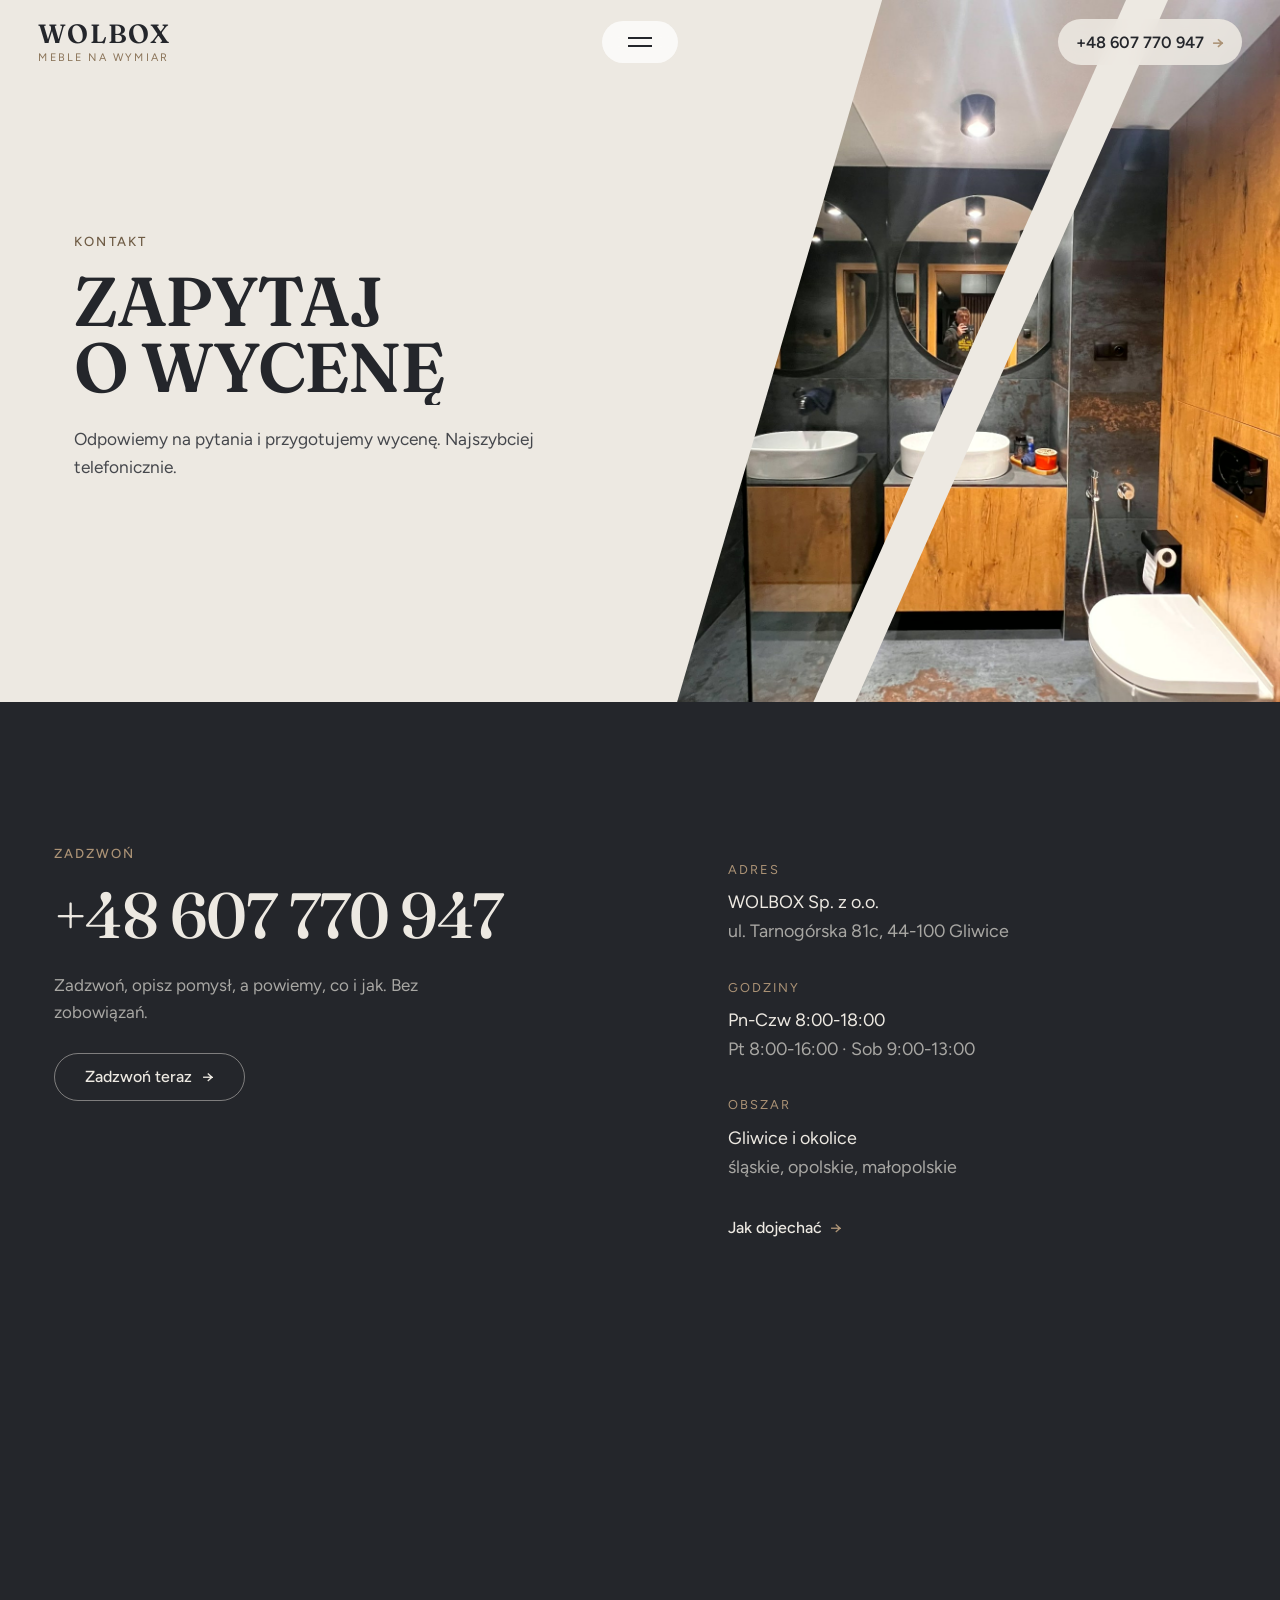
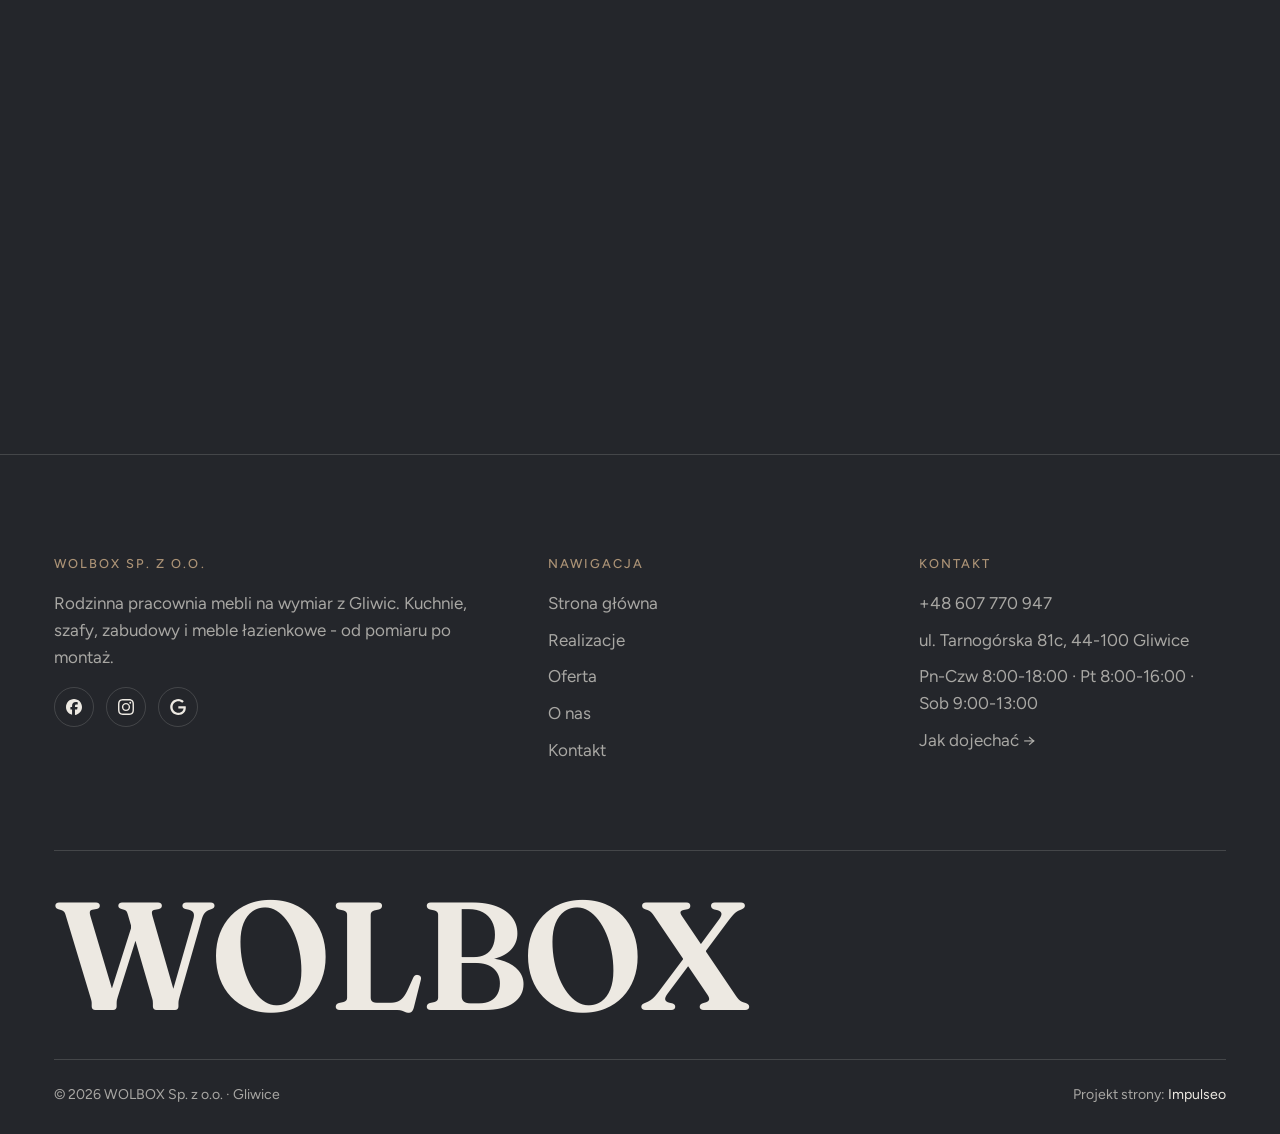
==== commit 4a2454e2: "[claude-edit][cmt:d17ecc87-c459-468e-8676-c292c3883b23] układ strony wg wzoru klindworthroofing.com " ====
--- a/kontakt.html
+++ b/kontakt.html
@@ -19,98 +19,125 @@
 <meta name="twitter:card" content="summary_large_image">
 <link rel="preconnect" href="https://fonts.googleapis.com">
 <link rel="preconnect" href="https://fonts.gstatic.com" crossorigin>
-<link href="https://fonts.googleapis.com/css2?family=Lora:wght@500;600;700&family=Manrope:wght@400;500;600&display=swap" rel="stylesheet">
-<link rel="stylesheet" href="assets/styles.css?v=cdface2b">
+<link href="https://fonts.googleapis.com/css2?family=Fraunces:opsz,wght@9..144,400;9..144,500;9..144,600&family=Figtree:wght@400;500;600&display=swap" rel="stylesheet">
+<meta name="theme-color" content="#ede9e2">
+<link rel="stylesheet" href="assets/styles.css?v=20261015">
 </head>
 <body>
-
-<header class="nav">
-  <div class="wrap nav-inner">
-    <a class="brand" href="index.html"><span class="name">WOLBOX</span><span class="sub">Meble na wymiar</span></a>
-    <nav class="nav-links">
-      <a href="index.html">Strona główna</a>
-      <a href="realizacje.html">Realizacje</a>
-      <a href="oferta.html">Oferta</a>
-      <a href="o-nas.html">O nas</a>
-      <a href="kontakt.html" class="active" aria-current="page">Kontakt</a>
-      <a href="kontakt.html" class="btn btn-accent">Zapytaj o wycenę</a>
-    </nav>
-    <button class="nav-toggle" aria-label="Menu"><span></span><span></span><span></span></button>
+<header class="site-header">
+  <div class="wrap inner">
+    <a class="site-logo" href="index.html" aria-label="WOLBOX - strona główna"><span class="name">WOLBOX</span><span class="sub">Meble na wymiar</span></a>
+    <button class="toggle-menu" data-menu aria-label="Otwórz menu" aria-expanded="false"><span></span><span></span></button>
+    <a class="header-phone" href="tel:+48607770947"><span class="num">+48 607 770 947</span> <span class="arr" aria-hidden="true">→</span></a>
   </div>
 </header>
+<div class="site-menu" aria-label="Menu">
+  <div class="top">
+    <a class="site-logo" href="index.html" aria-label="WOLBOX - strona główna"><span class="name">WOLBOX</span><span class="sub">Meble na wymiar</span></a>
+    <button class="toggle-menu" data-menu aria-label="Zamknij menu" aria-expanded="false"><span></span><span></span></button>
+    <a class="header-phone" href="tel:+48607770947"><span class="num">+48 607 770 947</span> <span class="arr" aria-hidden="true">→</span></a>
+  </div>
+  <div class="menu-cols">
+    <nav class="menu-main">
+          <a href="index.html">Strona główna</a>
+          <a href="realizacje.html">Realizacje</a>
+          <a href="oferta.html">Oferta</a>
+          <a href="o-nas.html">O&nbsp;nas</a>
+          <a href="kontakt.html" aria-current="page">Kontakt</a>
+    </nav>
+    <div class="menu-col">
+      <div class="menu-col-title">Co robimy</div>
+          <a href="oferta.html">Kuchnie na wymiar</a>
+          <a href="oferta.html">Szafy i&nbsp;garderoby</a>
+          <a href="oferta.html">Zabudowy wnęk i&nbsp;skosów</a>
+          <a href="oferta.html">Meble pokojowe i&nbsp;łazienkowe</a>
+          <a href="oferta.html">Blaty i&nbsp;parapety drewniane</a>
+          <a href="oferta.html">Pomiar i&nbsp;projekt</a>
+    </div>
+    <div class="menu-col">
+      <div class="menu-col-title">Kontakt</div>
+      <a href="tel:+48607770947">+48 607 770 947</a>
+      <p>ul. Tarnogórska 81c<br>44-100 Gliwice</p>
+      <p>Pn-Czw 8:00-18:00<br>Pt 8:00-16:00, Sob 9:00-13:00</p>
+    </div>
+  </div>
+  <div class="menu-bottom">
+    <a href="https://www.facebook.com/p/Marcin-Wolski-Wolbox-100041528517087/" target="_blank" rel="noopener">Facebook<small>Śledź nas</small></a>
+    <a href="https://www.instagram.com/wolbox_wolski_marcin/" target="_blank" rel="noopener">Instagram<small>Zdjęcia z&nbsp;montaży</small></a>
+    <a href="https://www.google.com/maps/place/WOLBOX+Sp.+z+o.+o./@50.3088964,18.6868577,17z" target="_blank" rel="noopener">Google<small>Jak dojechać</small></a>
+  </div>
+</div>
 
 <main>
-<section class="pagehead">
-  <img src="img/g3.jpg" alt="WOLBOX - Zapytaj o wycenę" width="1976" height="1460" decoding="async">
-  <div class="wrap">
-    <span class="eyebrow">Kontakt</span>
-    <h1>Zapytaj o wycenę</h1>
-    <p>Odpowiemy na pytania i przygotujemy wycenę.</p>
+<section class="pagehead banner">
+    <figure class="banner-img"><div class="banner-img-inner"><img src="img/g3.jpg" alt="WOLBOX - łazienka z meblami na wymiar" width="1976" height="1460" decoding="async"></div></figure>
+    <div class="banner-copy">
+      <span class="subtitle">Kontakt</span>
+      <h1><span class="ln"><span>Zapytaj</span></span><span class="ln"><span>o&nbsp;wycenę</span></span></h1>
+        <p class="lead">Odpowiemy na pytania i&nbsp;przygotujemy wycenę. Najszybciej telefonicznie.</p>
+    </div>
+</section>
+<section class="bg-black pv-large">
+  <div class="wrap contact-grid">
+    <div class="reveal">
+      <span class="subtitle">Zadzwoń</span>
+      <div class="contact-big"><a href="tel:+48607770947">+48 607 770 947</a></div>
+      <p class="muted" style="margin-top:1.4rem;max-width:460px">Zadzwoń, opisz pomysł, a&nbsp;powiemy, co i&nbsp;jak. Bez zobowiązań.</p>
+      <a href="tel:+48607770947" class="btn" style="margin-top:.6rem">Zadzwoń teraz <span class="arr" aria-hidden="true">→</span></a>
+    </div>
+    <dl class="contact-list reveal">
+      <dt>Adres</dt><dd>WOLBOX Sp. z&nbsp;o.o.<span>ul. Tarnogórska 81c, 44-100 Gliwice</span></dd>
+      <dt>Godziny</dt><dd>Pn-Czw 8:00-18:00<span>Pt 8:00-16:00 · Sob 9:00-13:00</span></dd>
+      <dt>Obszar</dt><dd>Gliwice i&nbsp;okolice<span>śląskie, opolskie, małopolskie</span></dd>
+      <dd><a href="https://www.google.com/maps/place/WOLBOX+Sp.+z+o.+o./@50.3088964,18.6868577,17z" target="_blank" rel="noopener" class="btn-link">Jak dojechać <span class="arr" aria-hidden="true">→</span></a></dd>
+    </dl>
   </div>
 </section>
-<section>
-  <div class="wrap contact-grid">
-    <div class="reveal">
-      <span class="eyebrow">Dane kontaktowe</span>
-      <h2 style="margin:var(--space-4) 0 var(--space-6)">WOLBOX</h2>
-      <div class="info-list">
-        <div class="info-row"><div class="ic"><svg class="ico-tel" width="16" height="16" viewBox="0 0 24 24" fill="none" aria-hidden="true"><path d="M6.6 10.8a15.5 15.5 0 0 0 6.6 6.6l2.2-2.2a1 1 0 0 1 1-.24 11.4 11.4 0 0 0 3.6.58 1 1 0 0 1 1 1V20a1 1 0 0 1-1 1A17 17 0 0 1 3 4a1 1 0 0 1 1-1h3.5a1 1 0 0 1 1 1c0 1.25.2 2.46.58 3.6a1 1 0 0 1-.25 1l-2.23 2.2Z" fill="currentColor"/></svg></div><div><div class="lbl">Telefon</div><a class="val" href="tel:+48607770947">+48 607 770 947</a></div></div>
-        <div class="info-row"><div class="ic"><svg class="ico-pin" width="16" height="16" viewBox="0 0 24 24" fill="none" aria-hidden="true"><path d="M12 21s7-6.1 7-11.5A7 7 0 0 0 5 9.5C5 14.9 12 21 12 21Z" stroke="currentColor" stroke-width="1.6" fill="none"/><circle cx="12" cy="9.5" r="2.4" fill="currentColor"/></svg></div><div><div class="lbl">Adres</div><div class="val">ul. Tarnogórska 81c, 44-100 Gliwice</div></div></div>
-        <div class="info-row"><div class="ic"><svg class="ico-clock" width="16" height="16" viewBox="0 0 24 24" fill="none" aria-hidden="true"><circle cx="12" cy="12" r="8.2" stroke="currentColor" stroke-width="1.6"/><path d="M12 7.5V12l3.2 1.9" stroke="currentColor" stroke-width="1.6" stroke-linecap="round"/></svg></div><div><div class="lbl">Godziny</div><div class="val" style="font-weight:500">Pn-Czw 8:00-18:00, Pt 8:00-16:00, Sob 9:00-13:00</div></div></div>
-      </div>
-    </div>
-    <div class="reveal">
-      <div class="form">
-        <h3 style="margin-bottom:var(--space-4)">Najszybciej telefonicznie</h3>
-        <p class="muted" style="margin-bottom:var(--space-5)">Zadzwoń, opisz pomysł, a my powiemy, co i jak. Bez zobowiązań.</p>
-        <a href="tel:+48607770947" class="btn btn-accent" style="justify-content:center">Zadzwoń: +48 607 770 947 <span class="arr">→</span></a>
-      </div>
-    </div>
-  </div>
-</section>
-<section style="padding-top:0">
+<section class="bg-black" style="padding-bottom:clamp(60px,8vw,110px)">
   <div class="wrap reveal">
     <iframe class="map" title="WOLBOX - Gliwice" src="https://maps.google.com/maps?q=50.3088964%2C18.6868577&z=15&output=embed" loading="lazy" referrerpolicy="no-referrer-when-downgrade"></iframe>
   </div>
 </section>
 </main>
 
-<footer>
+<footer class="site-footer">
   <div class="wrap">
-    <div class="foot-grid">
-      <div class="foot-brand">
-        <div class="name">WOLBOX</div>
-        <p>Najpierw pomiar i projekt, decyzja potem. Mebel powstaje pod Twoje wnętrze - ze skosem i krzywą ścianą włącznie.</p>
+    <div class="foot-top">
+      <div class="foot-col">
+        <h4>WOLBOX Sp. z&nbsp;o.o.</h4>
+        <p>Rodzinna pracownia mebli na wymiar z&nbsp;Gliwic. Kuchnie, szafy, zabudowy i&nbsp;meble łazienkowe - od pomiaru po montaż.</p>
+        <div class="foot-soc">
+        <a class="soc" href="https://www.facebook.com/p/Marcin-Wolski-Wolbox-100041528517087/" target="_blank" rel="noopener" aria-label="Facebook - WOLBOX"><svg viewBox="0 0 24 24" aria-hidden="true" focusable="false"><path d="M9.101 23.691v-7.98H6.627v-3.667h2.474v-1.58c0-4.085 1.848-5.978 5.858-5.978.401 0 .955.042 1.468.103a8.68 8.68 0 0 1 1.141.195v3.325a8.623 8.623 0 0 0-.653-.036 26.805 26.805 0 0 0-.733-.009c-.707 0-1.259.096-1.675.309a1.686 1.686 0 0 0-.679.622c-.258.42-.374.995-.374 1.752v1.297h3.919l-.386 2.103-.287 1.564h-3.246v8.245C19.396 23.238 24 18.179 24 12.044c0-6.627-5.373-12-12-12s-12 5.373-12 12c0 5.628 3.874 10.35 9.101 11.647Z" fill="currentColor"/></svg></a>
+        <a class="soc" href="https://www.instagram.com/wolbox_wolski_marcin/" target="_blank" rel="noopener" aria-label="Instagram - WOLBOX"><svg viewBox="0 0 24 24" aria-hidden="true" focusable="false"><path d="M7.0301.084c-1.2768.0602-2.1487.264-2.911.5634-.7888.3075-1.4575.72-2.1228 1.3877-.6652.6677-1.075 1.3368-1.3802 2.127-.2954.7638-.4956 1.6365-.552 2.914-.0564 1.2775-.0689 1.6882-.0626 4.947.0062 3.2586.0206 3.6671.0825 4.9473.061 1.2765.264 2.1482.5635 2.9107.308.7889.72 1.4573 1.388 2.1228.6679.6655 1.3365 1.0743 2.1285 1.38.7632.295 1.6361.4961 2.9134.552 1.2773.056 1.6884.069 4.9462.0627 3.2578-.0062 3.668-.0207 4.9478-.0814 1.28-.0607 2.147-.2652 2.9098-.5633.7889-.3086 1.4578-.72 2.1228-1.3881.665-.6682 1.0745-1.3378 1.3795-2.1284.2957-.7632.4966-1.636.552-2.9124.056-1.2809.0692-1.6898.063-4.948-.0063-3.2583-.021-3.6668-.0817-4.9465-.0607-1.2797-.264-2.1487-.5633-2.9117-.3084-.7889-.72-1.4568-1.3876-2.1228C21.2982 1.33 20.628.9208 19.8378.6165 19.074.321 18.2017.1197 16.9244.0645 15.6471.0093 15.236-.005 11.977.0014 8.718.0076 8.31.0215 7.0301.0839m.1402 21.6932c-1.17-.0509-1.8053-.2453-2.2287-.408-.5606-.216-.96-.4771-1.3819-.895-.422-.4178-.6811-.8186-.9-1.378-.1644-.4234-.3624-1.058-.4171-2.228-.0595-1.2645-.072-1.6442-.079-4.848-.007-3.2037.0053-3.583.0607-4.848.05-1.169.2456-1.805.408-2.2282.216-.5613.4762-.96.895-1.3816.4188-.4217.8184-.6814 1.3783-.9003.423-.1651 1.0575-.3614 2.227-.4171 1.2655-.06 1.6447-.072 4.848-.079 3.2033-.007 3.5835.005 4.8495.0608 1.169.0508 1.8053.2445 2.228.408.5608.216.96.4754 1.3816.895.4217.4194.6816.8176.9005 1.3787.1653.4217.3617 1.056.4169 2.2263.0602 1.2655.0739 1.645.0796 4.848.0058 3.203-.0055 3.5834-.061 4.848-.051 1.17-.245 1.8055-.408 2.2294-.216.5604-.4763.96-.8954 1.3814-.419.4215-.8181.6811-1.3783.9-.4224.1649-1.0577.3617-2.2262.4174-1.2656.0595-1.6448.072-4.8493.079-3.2045.007-3.5825-.006-4.848-.0608M16.953 5.5864A1.44 1.44 0 1 0 18.39 4.144a1.44 1.44 0 0 0-1.437 1.4424M5.8385 12.012c.0067 3.4032 2.7706 6.1557 6.173 6.1493 3.4026-.0065 6.157-2.7701 6.1506-6.1733-.0065-3.4032-2.771-6.1565-6.174-6.1498-3.403.0067-6.156 2.771-6.1496 6.1738M8 12.0077a4 4 0 1 1 4.008 3.9921A3.9996 3.9996 0 0 1 8 12.0077" fill="currentColor"/></svg></a>
+        <a class="soc" href="https://www.google.com/maps/place/WOLBOX+Sp.+z+o.+o./@50.3088964,18.6868577,17z" target="_blank" rel="noopener" aria-label="Google - WOLBOX"><svg viewBox="0 0 24 24" aria-hidden="true" focusable="false"><path d="M12.48 10.92v3.28h7.84c-.24 1.84-.853 3.187-1.787 4.133-1.147 1.147-2.933 2.4-6.053 2.4-4.827 0-8.6-3.893-8.6-8.72s3.773-8.72 8.6-8.72c2.6 0 4.507 1.027 5.907 2.347l2.307-2.307C18.747 1.44 16.133 0 12.48 0 5.867 0 .307 5.387.307 12s5.56 12 12.173 12c3.573 0 6.267-1.173 8.373-3.36 2.16-2.16 2.84-5.213 2.84-7.667 0-.76-.053-1.467-.173-2.053H12.48z" fill="currentColor"/></svg></a>
+        </div>
       </div>
       <div class="foot-col">
         <h4>Nawigacja</h4>
         <a href="index.html">Strona główna</a>
         <a href="realizacje.html">Realizacje</a>
         <a href="oferta.html">Oferta</a>
-        <a href="o-nas.html">O nas</a>
+        <a href="o-nas.html">O&nbsp;nas</a>
         <a href="kontakt.html">Kontakt</a>
       </div>
       <div class="foot-col">
         <h4>Kontakt</h4>
         <a href="tel:+48607770947">+48 607 770 947</a>
         <p>ul. Tarnogórska 81c, 44-100 Gliwice</p>
-        <a href="https://www.google.com/maps/place/WOLBOX+Sp.+z+o.+o./@50.3088964,18.6868577,17z" target="_blank" rel="noopener">Jak dojechać →</a>
-      <div class="foot-soc">
-        <a class="soc" href="https://www.facebook.com/p/Marcin-Wolski-Wolbox-100041528517087/" target="_blank" rel="noopener" aria-label="Facebook - WOLBOX"><svg viewBox="0 0 24 24" aria-hidden="true" focusable="false"><path d="M9.101 23.691v-7.98H6.627v-3.667h2.474v-1.58c0-4.085 1.848-5.978 5.858-5.978.401 0 .955.042 1.468.103a8.68 8.68 0 0 1 1.141.195v3.325a8.623 8.623 0 0 0-.653-.036 26.805 26.805 0 0 0-.733-.009c-.707 0-1.259.096-1.675.309a1.686 1.686 0 0 0-.679.622c-.258.42-.374.995-.374 1.752v1.297h3.919l-.386 2.103-.287 1.564h-3.246v8.245C19.396 23.238 24 18.179 24 12.044c0-6.627-5.373-12-12-12s-12 5.373-12 12c0 5.628 3.874 10.35 9.101 11.647Z" fill="currentColor"/></svg></a>
-        <a class="soc" href="https://www.instagram.com/wolbox_wolski_marcin/" target="_blank" rel="noopener" aria-label="Instagram - WOLBOX"><svg viewBox="0 0 24 24" aria-hidden="true" focusable="false"><path d="M7.0301.084c-1.2768.0602-2.1487.264-2.911.5634-.7888.3075-1.4575.72-2.1228 1.3877-.6652.6677-1.075 1.3368-1.3802 2.127-.2954.7638-.4956 1.6365-.552 2.914-.0564 1.2775-.0689 1.6882-.0626 4.947.0062 3.2586.0206 3.6671.0825 4.9473.061 1.2765.264 2.1482.5635 2.9107.308.7889.72 1.4573 1.388 2.1228.6679.6655 1.3365 1.0743 2.1285 1.38.7632.295 1.6361.4961 2.9134.552 1.2773.056 1.6884.069 4.9462.0627 3.2578-.0062 3.668-.0207 4.9478-.0814 1.28-.0607 2.147-.2652 2.9098-.5633.7889-.3086 1.4578-.72 2.1228-1.3881.665-.6682 1.0745-1.3378 1.3795-2.1284.2957-.7632.4966-1.636.552-2.9124.056-1.2809.0692-1.6898.063-4.948-.0063-3.2583-.021-3.6668-.0817-4.9465-.0607-1.2797-.264-2.1487-.5633-2.9117-.3084-.7889-.72-1.4568-1.3876-2.1228C21.2982 1.33 20.628.9208 19.8378.6165 19.074.321 18.2017.1197 16.9244.0645 15.6471.0093 15.236-.005 11.977.0014 8.718.0076 8.31.0215 7.0301.0839m.1402 21.6932c-1.17-.0509-1.8053-.2453-2.2287-.408-.5606-.216-.96-.4771-1.3819-.895-.422-.4178-.6811-.8186-.9-1.378-.1644-.4234-.3624-1.058-.4171-2.228-.0595-1.2645-.072-1.6442-.079-4.848-.007-3.2037.0053-3.583.0607-4.848.05-1.169.2456-1.805.408-2.2282.216-.5613.4762-.96.895-1.3816.4188-.4217.8184-.6814 1.3783-.9003.423-.1651 1.0575-.3614 2.227-.4171 1.2655-.06 1.6447-.072 4.848-.079 3.2033-.007 3.5835.005 4.8495.0608 1.169.0508 1.8053.2445 2.228.408.5608.216.96.4754 1.3816.895.4217.4194.6816.8176.9005 1.3787.1653.4217.3617 1.056.4169 2.2263.0602 1.2655.0739 1.645.0796 4.848.0058 3.203-.0055 3.5834-.061 4.848-.051 1.17-.245 1.8055-.408 2.2294-.216.5604-.4763.96-.8954 1.3814-.419.4215-.8181.6811-1.3783.9-.4224.1649-1.0577.3617-2.2262.4174-1.2656.0595-1.6448.072-4.8493.079-3.2045.007-3.5825-.006-4.848-.0608M16.953 5.5864A1.44 1.44 0 1 0 18.39 4.144a1.44 1.44 0 0 0-1.437 1.4424M5.8385 12.012c.0067 3.4032 2.7706 6.1557 6.173 6.1493 3.4026-.0065 6.157-2.7701 6.1506-6.1733-.0065-3.4032-2.771-6.1565-6.174-6.1498-3.403.0067-6.156 2.771-6.1496 6.1738M8 12.0077a4 4 0 1 1 4.008 3.9921A3.9996 3.9996 0 0 1 8 12.0077" fill="currentColor"/></svg></a>
-        <a class="soc" href="https://www.google.com/maps/place/WOLBOX+Sp.+z+o.+o./@50.3088964,18.6868577,17z" target="_blank" rel="noopener" aria-label="Google - WOLBOX"><svg viewBox="0 0 24 24" aria-hidden="true" focusable="false"><path d="M12.48 10.92v3.28h7.84c-.24 1.84-.853 3.187-1.787 4.133-1.147 1.147-2.933 2.4-6.053 2.4-4.827 0-8.6-3.893-8.6-8.72s3.773-8.72 8.6-8.72c2.6 0 4.507 1.027 5.907 2.347l2.307-2.307C18.747 1.44 16.133 0 12.48 0 5.867 0 .307 5.387.307 12s5.56 12 12.173 12c3.573 0 6.267-1.173 8.373-3.36 2.16-2.16 2.84-5.213 2.84-7.667 0-.76-.053-1.467-.173-2.053H12.48z" fill="currentColor"/></svg></a>
-      </div>
+        <p>Pn-Czw 8:00-18:00 · Pt 8:00-16:00 · Sob 9:00-13:00</p>
+        <a href="https://www.google.com/maps/place/WOLBOX+Sp.+z+o.+o./@50.3088964,18.6868577,17z" target="_blank" rel="noopener">Jak dojechać <span class="arr" aria-hidden="true">→</span></a>
       </div>
     </div>
+    <div class="foot-logo" aria-hidden="true">WOLBOX</div>
     <div class="foot-bot">
-      <span>© 2026 WOLBOX</span>
+      <span>© 2026 WOLBOX Sp. z&nbsp;o.o. · Gliwice</span>
       <span>Projekt strony: <a class="foot-credit" href="https://impulseo.pl" target="_blank" rel="noopener">Impulseo</a></span>
     </div>
   </div>
 </footer>
-<div class="sticky-reserve"><a class="sr-book" href="kontakt.html">Zapytaj o wycenę</a><a class="sr-call" href="tel:+48607770947" aria-label="Zadzwoń"><svg class="ico-tel" width="16" height="16" viewBox="0 0 24 24" fill="none" aria-hidden="true"><path d="M6.6 10.8a15.5 15.5 0 0 0 6.6 6.6l2.2-2.2a1 1 0 0 1 1-.24 11.4 11.4 0 0 0 3.6.58 1 1 0 0 1 1 1V20a1 1 0 0 1-1 1A17 17 0 0 1 3 4a1 1 0 0 1 1-1h3.5a1 1 0 0 1 1 1c0 1.25.2 2.46.58 3.6a1 1 0 0 1-.25 1l-2.23 2.2Z" fill="currentColor"/></svg></a></div>
+<div class="sticky-reserve"><a class="sr-book" href="kontakt.html">Zapytaj o&nbsp;wycenę</a><a class="sr-call" href="tel:+48607770947" aria-label="Zadzwoń"><svg class="ico-tel" width="16" height="16" viewBox="0 0 24 24" fill="none" aria-hidden="true"><path d="M6.6 10.8a15.5 15.5 0 0 0 6.6 6.6l2.2-2.2a1 1 0 0 1 1-.24 11.4 11.4 0 0 0 3.6.58 1 1 0 0 1 1 1V20a1 1 0 0 1-1 1A17 17 0 0 1 3 4a1 1 0 0 1 1-1h3.5a1 1 0 0 1 1 1c0 1.25.2 2.46.58 3.6a1 1 0 0 1-.25 1l-2.23 2.2Z" fill="currentColor"/></svg></a></div>
 <div class="demo-wazne" data-do="2026-10-21" data-cykl="3" hidden><svg class="dw-ico" width="13" height="13" viewBox="0 0 24 24" fill="none" aria-hidden="true"><circle cx="12" cy="12" r="8.6" stroke="currentColor" stroke-width="1.8"/><path d="M12 7.2V12l3.3 2" stroke="currentColor" stroke-width="1.8" stroke-linecap="round"/></svg><span class="dw-txt"></span></div>
 
-<script src="assets/main.js"></script>
+<script src="assets/main.js?v=20261015"></script>
 </body>
 </html>
--- a/assets/styles.css
+++ b/assets/styles.css
@@ -1,1676 +1,308 @@
-/* ============================================================
-   STOLBASZ — premium, architektoniczny B2B fit-out
-   Jasna paleta, zero brązu. System wg premium-web-craft.
-   Projekt strony: Impulseo (impulseo.pl)
-   ============================================================ */
-
+/* WOLBOX - układ wg wzoru klindworthroofing.com (Szymon, 15.10.2026):
+   jasny beżowy baner z maską zdjęcia, ciemne sekcje, wielkie szeryfowe nagłówki,
+   przyciski-pigułki, menu pełnoekranowe pod przyciskiem w środku paska. */
 :root{
-  /* PALETA — jasna, architektoniczna, chłodna */
-  --paper:#F3F1EC;          /* główne tło */
-  --paper-2:#E6E3DB;        /* sekcje alternatywne (chłodny jasny szary) */
-  --paper-3:#E6E3DB;        /* delikatne wypełnienia */
-  --ink:#23211E;            /* tekst główny — chłodny grafit */
-  --ink-soft:#43403A;       /* nagłówki drugorzędne */
-  --muted:#87837A;          /* tekst poboczny */
-  --line:rgba(35,33,30,.12);/* hairline */
-  --accent:#8A6B3C;         /* stonowany petrol-slate — jedyny akcent */
-  --accent-d:#6E5430;
-  --accent-soft:rgba(138,107,60,.10);
-  --dark:#23211E;           /* sekcje ciemne (stopka/CTA) */
-
-  /* HOVER ZDJĘĆ — JEDEN standard dla całego silnika (decyzja K. 04.08.2026, artefakt z wariantami).
-     AKTUALNE (K.+Szymon 09.08.2026, wybór z artefaktu 6 wariantów): zoom 1.05 przy 1.4s -
-     przy tak długim czasie mocniejszy kadr NIE skacze, tylko „oddycha". Poprzedni standard
-     (1.02 / .55s z 04.08) odbierany jako dynamiczny i szybki.
-     Spoczynek lekko przygaszony, ale TYLKO tam, gdzie jest mysz (@media hover:hover) —
-     na telefonie zdjęcia zostają w pełnej jasności. */
-  --img-zoom:1.05;                   /* K.+Szymon 09.08: wariant F z artefaktu porównawczego */
-  --img-rest:brightness(.95) saturate(.99);
-  --img-hot:brightness(1.06) saturate(1.05);
-  --img-dur:1.4s;                    /* K.+Szymon 09.08 (wariant F): powoli = elegancko */
-  --img-ease:cubic-bezier(.16,.84,.44,1);  /* miękki ogon, efekt „oddychania" */
-
-  /* ODSTĘPY — skala 4/8 */
-  --space-1:4px; --space-2:8px; --space-3:12px; --space-4:16px; --space-5:24px;
-  --space-6:32px; --space-7:48px; --space-8:64px; --space-9:96px; --space-10:128px;
-
-  /* TYPOGRAFIA — fluid clamp() (skala podbita 16.07.2026: większe, czytelniejsze litery — uwaga Adama) */
-  --text-sm:clamp(.9rem,.87rem + .12vw,1rem);
-  --text-base:clamp(1.08rem,1.04rem + .18vw,1.2rem);
-  --text-lg:clamp(1.24rem,1.15rem + .34vw,1.44rem);
-  --text-h3:clamp(1.34rem,1.22rem + .55vw,1.66rem);
-  --text-h2:clamp(2.1rem,1.66rem + 2.1vw,3.1rem);
-  --text-h1:clamp(2.9rem,2.1rem + 4vw,5.1rem);
-
-  /* PROMIENIE — architektoniczne, raczej ostre */
-  --r-sm:3px; --r-md:6px; --r-lg:10px;
-
-  /* RUCH */
-  --ease:cubic-bezier(.25,.46,.45,.94); --dur:.24s;
-
-  /* CIENIE — miękkie, warstwowe */
-  --sh-sm:0 1px 2px rgba(16,24,32,.04), 0 2px 8px rgba(16,24,32,.05);
-  --sh-md:0 2px 6px rgba(16,24,32,.05), 0 12px 28px -8px rgba(16,24,32,.12);
-  --sh-lg:0 6px 14px rgba(16,24,32,.07), 0 26px 56px -18px rgba(16,24,32,.22);
-
-  --hairline:1px solid var(--line);
-
-  --font-display:'Lora',serif;
-  --font-body:'Manrope',sans-serif;
+  --black:#24262b;
+  --black-2:#2d3036;
+  --beige:#ede9e2;
+  --beige-2:#e2ddd4;
+  --bronze:#ac9376;
+  --bronze-d:#8a7358;
+  --ink:#24262b;
+  --on-dark:#ede9e2;
+  --on-dark-soft:rgba(237,233,226,.66);
+  --ink-soft:#5a5c61;
+  --line-dark:rgba(237,233,226,.16);
+  --line-light:rgba(36,38,43,.18);
+  --serif:"Fraunces",Georgia,"Times New Roman",serif;
+  --sans:"Figtree","Helvetica Neue",Arial,sans-serif;
+  --pad:clamp(20px,4.2vw,60px);
+  --max:1320px;
+  --ease:cubic-bezier(.2,.7,.2,1);
+  --nav-h:84px;
 }
-
-*{box-sizing:border-box;margin:0;padding:0}
-html{scroll-behavior:smooth}
-body{
-  font-family:var(--font-body);
-  font-size:var(--text-base);
-  line-height:1.65;
-  color:var(--ink);
-  background:var(--paper);
-  -webkit-font-smoothing:antialiased;
-  text-rendering:optimizeLegibility;
+*,*::before,*::after{box-sizing:border-box}
+html{-webkit-text-size-adjust:100%}
+body{margin:0;background:var(--black);color:var(--on-dark);font-family:var(--sans);font-size:17px;line-height:1.6;-webkit-font-smoothing:antialiased;overflow-x:hidden}
+img{display:block;max-width:100%;height:auto}
+a{color:inherit;text-decoration:none}
+p{margin:0 0 1em}
+h1,h2,h3,h4{text-wrap:balance;margin:0;font-family:var(--serif);font-weight:600;line-height:1.02;letter-spacing:-.01em;font-variation-settings:"opsz" 28}
+.wrap{width:100%;max-width:var(--max);margin:0 auto;padding:0 var(--pad)}
+.wrap-m{max-width:980px}
+.img-full{width:100%;height:100%;object-fit:cover}
+
+/* ---------- typografia pomocnicza ---------- */
+.subtitle{display:block;font-family:var(--sans);font-size:.82rem;letter-spacing:.16em;text-transform:uppercase;color:var(--bronze);font-weight:500;margin-bottom:1.1rem}
+.heading-huge{font-size:clamp(4.2rem,15vw,15rem);line-height:.86;letter-spacing:-.035em;font-weight:500}
+.txt-large{font-family:var(--serif);font-weight:400;font-size:clamp(1.5rem,2.9vw,2.55rem);line-height:1.22;letter-spacing:-.01em;font-variation-settings:"opsz" 24}
+.muted{color:var(--on-dark-soft)}
+.bg-beige .muted{color:var(--ink-soft)}
+.center{text-align:center}
+
+/* ---------- przyciski: pigułka z cienką ramką ---------- */
+.btn{display:inline-flex;align-items:center;gap:.6em;padding:.95em 1.9em;border-radius:999px;border:1px solid currentColor;font-family:var(--sans);font-size:1rem;font-weight:500;line-height:1;cursor:pointer;background:transparent;transition:background .35s var(--ease),color .35s var(--ease),border-color .35s var(--ease)}
+.btn .arr{transition:transform .35s var(--ease)}
+.btn:hover .arr{transform:translateX(4px)}
+.bg-beige .btn,.banner .btn{color:var(--ink);border-color:rgba(36,38,43,.4)}
+.bg-beige .btn:hover,.banner .btn:hover{background:var(--ink);color:var(--beige);border-color:var(--ink)}
+.bg-black .btn{color:var(--on-dark);border-color:rgba(237,233,226,.45)}
+.bg-black .btn:hover{background:var(--beige);color:var(--ink);border-color:var(--beige)}
+.btn-solid{background:var(--bronze)!important;border-color:var(--bronze)!important;color:#fff!important}
+.btn-solid:hover{background:var(--bronze-d)!important;border-color:var(--bronze-d)!important}
+.btn-link{display:inline-flex;align-items:center;gap:.5em;font-weight:500;font-size:1rem}
+.btn-link .arr{color:var(--bronze);transition:transform .35s var(--ease)}
+.btn-link:hover .arr{transform:translateX(4px)}
+.btn-foot{margin:.55rem 0 0;font-size:.92rem;color:var(--on-dark-soft)}
+
+/* ---------- sekcje ---------- */
+.bg-black{background:var(--black);color:var(--on-dark)}
+.bg-beige{background:var(--beige);color:var(--ink)}
+.pv-large{padding:clamp(80px,11vw,170px) 0}
+.pv-medium{padding:clamp(60px,8vw,120px) 0}
+.bg-graphic{position:relative;overflow:hidden}
+.bg-graphic::before{content:"";position:absolute;right:-12vw;top:-10%;width:46vw;height:120%;background:linear-gradient(115deg,transparent 0 46%,rgba(172,147,118,.07) 46% 54%,transparent 54% 100%);pointer-events:none}
+.hide-overflow{overflow:hidden}
+
+/* ---------- pasek nawigacji ---------- */
+.site-header{position:fixed;top:0;left:0;right:0;z-index:100;height:var(--nav-h);transition:background .4s var(--ease),box-shadow .4s var(--ease),height .4s var(--ease)}
+.site-header .inner{height:100%;display:grid;grid-template-columns:1fr auto 1fr;align-items:center;max-width:none;padding:0 clamp(20px,3vw,40px)}
+.site-logo{justify-self:start;display:flex;flex-direction:column;line-height:1;color:var(--ink)}
+.site-logo .name{font-family:var(--serif);font-weight:600;font-size:1.65rem;letter-spacing:.04em}
+.site-logo .sub{font-size:.68rem;letter-spacing:.2em;text-transform:uppercase;color:var(--bronze-d);margin-top:.35rem}
+.toggle-menu{justify-self:center;width:76px;height:42px;border-radius:999px;background:rgba(255,255,255,.72);border:0;cursor:pointer;display:flex;flex-direction:column;align-items:center;justify-content:center;gap:6px;backdrop-filter:blur(8px);-webkit-backdrop-filter:blur(8px);transition:background .3s}
+.toggle-menu:hover{background:#fff}
+.toggle-menu span{display:block;width:24px;height:1.6px;background:var(--ink);transition:transform .4s var(--ease)}
+.header-phone{justify-self:end;display:inline-flex;align-items:center;gap:.5em;font-weight:600;font-size:1.02rem;color:var(--ink);background:rgba(237,233,226,.88);padding:.6em 1.1em;border-radius:999px;backdrop-filter:blur(8px);-webkit-backdrop-filter:blur(8px)}
+.site-menu .header-phone{background:transparent}
+.header-phone .arr{color:var(--bronze);transition:transform .35s var(--ease)}
+.header-phone:hover .arr{transform:translateX(4px)}
+.site-header.is-stuck{height:68px;background:rgba(237,233,226,.92);backdrop-filter:blur(12px);-webkit-backdrop-filter:blur(12px);box-shadow:0 1px 0 rgba(36,38,43,.08)}
+
+/* menu pełnoekranowe */
+.site-menu{position:fixed;inset:0;z-index:120;background:var(--black);color:var(--on-dark);display:flex;flex-direction:column;padding:0 clamp(20px,3vw,40px) clamp(28px,4vw,48px);clip-path:inset(0 0 100% 0);visibility:hidden;transition:clip-path .7s var(--ease),visibility 0s .7s;overflow-y:auto}
+.menu-open .site-menu{clip-path:inset(0 0 0 0);visibility:visible;transition:clip-path .7s var(--ease),visibility 0s}
+.menu-open{overflow:hidden}
+.site-menu .top{height:var(--nav-h);display:grid;grid-template-columns:1fr auto 1fr;align-items:center;flex:none}
+.site-menu .site-logo{color:var(--on-dark)}
+.site-menu .site-logo .sub{color:var(--bronze)}
+.site-menu .toggle-menu{background:rgba(237,233,226,.1)}
+.site-menu .toggle-menu span{background:var(--on-dark)}
+.site-menu .toggle-menu span:first-child{transform:translateY(3.8px) rotate(45deg)}
+.site-menu .toggle-menu span:last-child{transform:translateY(-3.8px) rotate(-45deg)}
+.site-menu .header-phone{color:var(--on-dark)}
+.menu-cols{flex:1;display:grid;grid-template-columns:1.6fr 1fr 1fr;gap:clamp(24px,4vw,64px);align-content:center;padding:clamp(24px,5vh,60px) clamp(0px,3vw,40px)}
+.menu-main a{display:block;font-family:var(--serif);font-variation-settings:"opsz" 28;font-size:clamp(2.6rem,6vw,5.4rem);line-height:1.08;letter-spacing:-.02em;font-weight:500;color:var(--on-dark);transition:color .3s,transform .4s var(--ease)}
+.menu-main a:hover,.menu-main a[aria-current]{color:var(--bronze)}
+.menu-main a:hover{transform:translateX(10px)}
+.menu-col-title{font-size:.8rem;letter-spacing:.16em;text-transform:uppercase;color:var(--bronze);margin-bottom:1.2rem}
+.menu-col a,.menu-col p{display:block;color:var(--on-dark-soft);margin:0 0 .65rem;font-size:1.05rem;transition:color .3s}
+.menu-col a:hover{color:var(--on-dark)}
+.menu-bottom{display:flex;flex-wrap:wrap;gap:12px 40px;padding:24px clamp(0px,3vw,40px) 0;border-top:1px solid var(--line-dark);flex:none}
+.menu-bottom a{font-weight:500}
+.menu-bottom a small{display:block;font-weight:400;color:var(--on-dark-soft);font-size:.82rem}
+
+/* ---------- baner (hero i nagłówki podstron) ---------- */
+.banner{background:var(--beige);color:var(--ink);position:relative;overflow:hidden}
+.banner{display:grid;grid-template-columns:1fr 1fr;align-items:center;min-height:100vh;min-height:100svh;padding:0 0 0 clamp(20px,5.8vw,84px)}
+.pagehead.banner{min-height:78vh;min-height:78svh}
+.banner-copy{grid-column:1;grid-row:1;max-width:600px;padding:calc(var(--nav-h) + 30px) 24px clamp(40px,8vh,90px) 0}
+.banner h1{font-size:clamp(2.6rem,5.4vw,6rem);text-transform:uppercase;line-height:.95;letter-spacing:-.02em;margin-bottom:1.6rem;font-weight:600}
+.banner .lead{font-size:1.08rem;color:#45474c;max-width:470px;margin-bottom:2rem}
+.banner .subtitle,.bg-beige .subtitle{color:#6f5c45}
+.banner-img{grid-column:2;grid-row:1;margin:0;align-self:stretch;position:relative;min-height:520px}
+.banner-img-inner{position:absolute;inset:0;overflow:hidden;clip-path:polygon(34% 0,100% 0,100% 100%,0 100%)}
+.banner-img img{width:100%;height:100%;object-fit:cover}
+/* ukośne pasy w kolorze tła, wpisane w zdjęcie (motyw wzoru) */
+.banner-img-inner::before,.banner-img-inner::after{content:"";position:absolute;z-index:2;top:-10%;height:130%;width:7%;background:var(--beige);transform:skewX(-24deg);pointer-events:none}
+.banner-img-inner::before{left:46%}
+.banner-img-inner::after{left:72%;width:3.2%}
+.pagehead .banner-img-inner::after{display:none}
+
+/* ---------- intro „Co robimy" ---------- */
+.intro{display:grid;grid-template-columns:1fr 2.6fr;gap:clamp(24px,5vw,80px)}
+.intro .txt-large{margin:0}
+.intro .txt-large+.txt-large{margin-top:1.2em}
+
+/* ---------- dwa duże zdjęcia z przyciskami ---------- */
+.img-grid{display:grid;grid-template-columns:1.62fr 1fr;gap:clamp(20px,4vw,64px);align-items:start}
+.img-grid .item:nth-child(2){margin-top:clamp(60px,12vw,200px)}
+.img-grid figure{margin:0 0 1.4rem;overflow:hidden;aspect-ratio:1.47}
+.img-grid figure img{transition:transform 1.2s var(--ease)}
+.img-grid a:hover figure img{transform:scale(1.045)}
+
+/* ---------- realizacje (wielki napis + duże kadry) ---------- */
+.work-title{position:relative;z-index:2;text-shadow:0 2px 24px rgba(20,21,24,.55);text-align:center;margin-bottom:clamp(-70px,-5vw,-30px);pointer-events:none;color:var(--on-dark)}
+.work-items{display:flex;flex-direction:column;gap:clamp(40px,7vw,110px)}
+.project{position:relative;display:block;overflow:hidden;aspect-ratio:16/9;width:min(78%,1100px)}
+.project:nth-child(2){align-self:flex-end;width:min(62%,880px)}
+.project:nth-child(3){align-self:center;width:min(52%,760px);aspect-ratio:4/3.4}
+.project img{transition:transform 1.4s var(--ease),filter .6s}
+.project::after{content:"";position:absolute;inset:0;background:linear-gradient(to top,rgba(20,21,24,.62),transparent 48%);pointer-events:none}
+.project:hover img{transform:scale(1.05)}
+.project h3{position:absolute;left:clamp(18px,2.4vw,34px);bottom:clamp(16px,2.2vw,30px);z-index:2;color:#fff;font-size:clamp(1.6rem,3.2vw,3rem);font-weight:500}
+.project .more{position:absolute;right:clamp(18px,2.4vw,34px);bottom:clamp(20px,2.4vw,34px);z-index:2;color:#fff;font-size:.95rem;opacity:.85}
+
+/* ---------- usługi: przewijany pas kart ---------- */
+.section-intro{display:flex;justify-content:space-between;align-items:flex-end;gap:30px;margin-bottom:clamp(32px,4vw,56px)}
+.section-intro h2{font-size:clamp(1.7rem,3vw,2.6rem);max-width:640px;font-weight:500;line-height:1.12}
+.slider-nav{display:flex;gap:10px;flex:none}
+.slider-nav button{width:52px;height:52px;border-radius:50%;border:1px solid var(--line-light);background:transparent;color:var(--ink);font-size:1.15rem;cursor:pointer;transition:background .3s,color .3s}
+.bg-black .slider-nav button{border-color:var(--line-dark);color:var(--on-dark)}
+.slider-nav button:hover{background:var(--ink);color:var(--beige)}
+.bg-black .slider-nav button:hover{background:var(--beige);color:var(--ink)}
+.slider{display:flex;gap:clamp(18px,2.4vw,36px);overflow-x:auto;scroll-snap-type:x mandatory;scrollbar-width:none;padding-bottom:6px}
+.slider::-webkit-scrollbar{display:none}
+.slider .card{scroll-snap-align:start;flex:0 0 40%;min-width:0;transition:background-color .35s var(--ease),border-color .35s var(--ease)}
+.slider .card{border-bottom:1px solid transparent;padding-bottom:.6rem}
+.slider .card:hover{border-color:var(--line-light);background-color:rgba(36,38,43,.025)}
+.slider .card:hover .btn{background:var(--ink);color:var(--beige);border-color:var(--ink)}
+.slider .card figure{margin:0 0 1.4rem;aspect-ratio:659/382;overflow:hidden}
+.slider .card figure img{transition:transform 1.2s var(--ease)}
+.slider .card .btn{margin-bottom:1rem}
+.slider .card p{color:var(--ink-soft);max-width:520px}
+
+/* ---------- zdjęcie na cały ekran ---------- */
+/* okno na nieruchome zdjęcie: clip-path na sekcji + tło fixed wewnątrz (działa też na iPhonie) */
+.stopklatka{position:relative;height:100vh;height:100svh;max-height:980px;clip-path:inset(0 0 0 0);background:var(--black)}
+.stopklatka img{position:absolute;left:0;top:-8%;width:100%;height:116%;object-fit:cover;will-change:transform}
+
+/* ---------- opinie („Kudos") ---------- */
+.kudos{position:relative}
+.kudos-track{display:flex;overflow-x:auto;scroll-snap-type:x mandatory;scrollbar-width:none;position:relative;z-index:2}
+.kudos-track::-webkit-scrollbar{display:none}
+.kudo{scroll-snap-align:start;flex:0 0 100%;min-width:0;display:grid;grid-template-columns:1.25fr 1fr;gap:clamp(30px,6vw,110px);align-items:center}
+.kudo blockquote{margin:0;font-family:var(--serif);font-variation-settings:"opsz" 24;font-size:clamp(1.5rem,2.7vw,2.4rem);line-height:1.25;font-weight:400}
+.kudo .who{margin-top:1.5rem;color:var(--on-dark-soft);font-size:.95rem}
+.kudo figure{margin:0;aspect-ratio:659/760;overflow:hidden;max-height:620px}
+.kudos-foot{display:flex;align-items:center;gap:24px;margin-top:clamp(28px,4vw,48px);position:relative;z-index:2}
+.kudos-count{font-variant-numeric:tabular-nums;color:var(--on-dark-soft);letter-spacing:.08em}
+.kudos-count b{color:var(--on-dark);font-weight:500}
+.kudos-title{margin-top:clamp(40px,6vw,90px);text-align:center;color:var(--on-dark);white-space:nowrap}
+.op-src{display:inline-flex;align-items:center;gap:.5em;margin-top:2rem;font-size:.95rem;color:var(--on-dark-soft)}
+.op-src:hover{color:var(--on-dark)}
+.op-src .arr{color:var(--bronze)}
+
+/* ---------- CTA telefon ---------- */
+.cta-call h2{font-size:clamp(2.6rem,7.4vw,7rem);font-weight:500;letter-spacing:-.025em;margin:.2em 0 .45em}
+.cta-call h2 a:hover{color:var(--bronze)}
+.cta-call .actions{display:flex;gap:14px;justify-content:center;flex-wrap:wrap}
+
+/* ---------- oferta: wiersze zdjęcie + tekst ---------- */
+.svc-row{display:grid;grid-template-columns:1.2fr 1fr;gap:clamp(30px,6vw,100px);align-items:center;padding:clamp(36px,5vw,70px) 0;border-top:1px solid var(--line-dark)}
+.svc-row:first-child{border-top:0;padding-top:0}
+.svc-row.rev .svc-art{order:2}
+.svc-art{overflow:hidden;aspect-ratio:1.45}
+.svc-art img{transition:transform 1.2s var(--ease)}
+.svc-row:hover .svc-art img{transform:scale(1.04)}
+.svc-row .num{font-family:var(--serif);color:var(--bronze);font-size:1.1rem;display:block;margin-bottom:1rem}
+.svc-row h3{font-size:clamp(2rem,3.6vw,3.2rem);font-weight:500;margin-bottom:1.1rem}
+.svc-row p{color:var(--on-dark-soft)}
+.steps{display:grid;grid-template-columns:repeat(3,1fr);gap:clamp(20px,3vw,48px)}
+.step{border-top:1px solid var(--line-light);padding-top:1.6rem}
+.step .num{font-family:var(--serif);color:var(--bronze-d);font-size:2.6rem;line-height:1;display:block;margin-bottom:1.1rem}
+.step h3{font-size:1.55rem;font-weight:500;margin-bottom:.7rem}
+.step p{color:var(--ink-soft)}
+
+/* ---------- realizacje: siatka ---------- */
+.work-grid{columns:2;column-gap:clamp(18px,2.6vw,40px)}
+.work-grid figure{margin:0 0 clamp(18px,2.6vw,40px);break-inside:avoid;overflow:hidden}
+.work-grid img{width:100%;height:auto;transition:transform 1.2s var(--ease)}
+.work-grid figure:hover img{transform:scale(1.035)}
+
+/* ---------- o nas ---------- */
+.split{display:grid;grid-template-columns:1fr 1fr;gap:clamp(30px,6vw,100px);align-items:center}
+.split.rev .split-art{order:2}
+.split-art{overflow:hidden;aspect-ratio:4/4.4}
+.split h2{font-size:clamp(2.2rem,4.4vw,4rem);font-weight:500;margin-bottom:1.4rem}
+.bg-beige .split p{color:var(--ink-soft)}
+.facts{display:grid;grid-template-columns:repeat(3,1fr);gap:clamp(20px,3vw,48px);margin-top:clamp(50px,7vw,100px)}
+.fact{border-top:1px solid var(--line-dark);padding-top:1.4rem}
+.fact b{display:block;font-family:var(--serif);font-weight:500;font-size:clamp(2.4rem,4.4vw,4rem);line-height:1;color:var(--on-dark);margin-bottom:.6rem}
+.fact span{color:var(--on-dark-soft)}
+
+/* ---------- kontakt ---------- */
+.contact-grid{display:grid;grid-template-columns:1.2fr 1fr;gap:clamp(30px,6vw,100px)}
+.contact-big a{display:block;font-family:var(--serif);font-size:clamp(2.2rem,5vw,4.6rem);line-height:1.06;font-weight:500;letter-spacing:-.02em;transition:color .3s}
+.contact-big a:hover{color:var(--bronze)}
+.contact-list dt{font-size:.8rem;letter-spacing:.16em;text-transform:uppercase;color:var(--bronze);margin-bottom:.5rem}
+.contact-list dd{margin:0 0 2rem;color:var(--on-dark);font-size:1.12rem}
+.contact-list dd span{display:block;color:var(--on-dark-soft)}
+.map{display:block;width:100%;height:clamp(340px,46vw,520px);border:0;filter:grayscale(1) contrast(1.05)}
+
+/* ---------- stopka ---------- */
+.site-footer{background:var(--black);color:var(--on-dark);border-top:1px solid var(--line-dark);padding:clamp(60px,8vw,110px) 0 28px}
+.foot-top{display:grid;grid-template-columns:1.4fr 1fr 1fr;gap:clamp(30px,5vw,80px);padding-bottom:clamp(40px,6vw,80px)}
+.foot-col h4{font-family:var(--sans);font-size:.8rem;letter-spacing:.16em;text-transform:uppercase;color:var(--bronze);font-weight:500;margin-bottom:1.2rem}
+.foot-col a,.foot-col p{display:block;color:var(--on-dark-soft);margin:0 0 .6rem;transition:color .3s}
+.foot-col a:hover{color:var(--on-dark)}
+.foot-logo{font-family:var(--serif);font-variation-settings:"opsz" 28;font-size:clamp(4rem,12vw,11rem);line-height:.85;letter-spacing:-.03em;font-weight:600;color:var(--on-dark);padding:clamp(20px,3vw,40px) 0;border-top:1px solid var(--line-dark);border-bottom:1px solid var(--line-dark)}
+.foot-soc{display:flex;gap:12px;margin-top:1rem}
+.foot-soc a{width:40px;height:40px;border-radius:50%;border:1px solid var(--line-dark);display:flex;align-items:center;justify-content:center;margin:0;color:var(--on-dark)}
+.foot-soc a:hover{background:var(--beige);color:var(--ink)}
+.foot-soc svg{width:16px;height:16px}
+.foot-bot{display:flex;justify-content:space-between;flex-wrap:wrap;gap:10px;padding-top:24px;font-size:.88rem;color:var(--on-dark-soft)}
+.foot-bot a{color:var(--on-dark)}
+
+/* ---------- animacje wejścia ---------- */
+.reveal{opacity:0;transform:translateY(34px);transition:opacity 1s var(--ease),transform 1.1s var(--ease)}
+.reveal.in{opacity:1;transform:none}
+.reveal-img{clip-path:inset(12% 0 0 0);transition:clip-path 1.3s var(--ease)}
+.reveal-img.in{clip-path:inset(0 0 0 0)}
+.banner h1 .ln{display:block;overflow:hidden;padding-bottom:.06em;margin-bottom:-.06em}
+.banner h1 .ln>span{display:block;transform:translateY(105%);transition:transform 1.1s var(--ease)}
+.banner.is-in h1 .ln>span{transform:none}
+.banner.is-in h1 .ln:nth-child(2)>span{transition-delay:.12s}
+@media (prefers-reduced-motion:reduce){
+  .reveal,.reveal-img,.banner h1 .ln>span{opacity:1!important;transform:none!important;clip-path:none!important;transition:none!important}
 }
-img{max-width:100%;height:auto;display:block}  /* height:auto = width/height z atrybutów trzyma proporcje (TOP#12) */
-a{color:inherit;text-decoration:none}
-
-.wrap{width:min(92%,1180px);margin-inline:auto}
-section{padding-block:clamp(52px,6.5vw,96px)}
-
-h1,h2,h3{font-family:var(--font-display);font-weight:700;line-height:1.08;letter-spacing:-.02em;color:var(--ink)}
-h1{font-size:var(--text-h1);letter-spacing:-.035em}
-h2{font-size:var(--text-h2);letter-spacing:-.025em}
-h3{font-size:var(--text-h3)}
-/* MIARA — długość wiersza. WCAG 2.2 SC 1.4.8: max 80 znaków; Butterick: 45–90.
-   68ch daje realnie 72–78 znaków polskiego tekstu, czyli z zapasem pod granicą.
-   Wcześniej limit miał TYLKO <p> — <li>, <blockquote> i <dd> nie miały żadnego,
-   i to jedyny powód, dla którego 23 bloki na dwóch oddanych stronach jadą po
-   83–106 znaków w wierszu (pomiar 07.08.2026, bramka `miara`).
-   ⚠️ Listy i definicje ograniczamy TYLKO bez klasy: `ul`/`ol` z klasą to u nas
-   układ (siatki kafli, menu), a nie tekst ciągły — tam miarę wyznacza układ. */
-/* 60ch, nie 68ch (K. 10.08): po zmianie fontów na węższe kroje (DM Sans i spółka)
-   w 68ch mieściło się ~90 znaków - bramka pikselowa słusznie zgłaszała przekroczenie
-   granicy 80. Pomiar na żywej przeglądarce: 60ch = 90 znaków, 53ch = ~78 znaków, czyli normę WCAG 1.4.8. */
-:root{ --miara:53ch }
-p{max-width:min(100%,var(--miara))}
-blockquote,
-ul:not([class])>li, ol:not([class])>li,
-dl:not([class])>dd{max-width:min(100%,var(--miara))}
-
-/* ⚠️ Świadomie BEZ wyjątku `.tile p,.card p,.svc p{max-width:none}`, choć nasuwa się sam:
-   te akapity BYŁY już ograniczone (stare `p{max-width:65ch}`), więc „wyjątek" nie odblokowałby
-   niczego nowego — tylko ROZLUŹNIŁ stan sprzed zmiany na wszystkich demach naraz.
-   `figcaption` żadna z reguł wyżej nie dotyczy, więc też nie potrzebuje zwolnienia. */
-
-/* ŁAMANIE. `balance` wyrównuje długości wierszy w nagłówku, `pretty` pilnuje ostatniego
-   wiersza akapitu, żeby nie został w nim jeden wyraz. Obsługiwane od Chrome 117 /
-   Safari 17.5; starsze przeglądarki po prostu ignorują tę własność.
-   `text-wrap:pretty` nie występowało dotąd ANI RAZ w silniku ani w repo klientów. */
-h1,h2,h3,.lead,.lede{text-wrap:balance}
-p,li,blockquote,dd{text-wrap:pretty}
-
-.eyebrow{
-  font-family:var(--font-body);
-  font-size:var(--text-sm);
-  font-weight:600;
-  letter-spacing:.18em;
-  text-transform:uppercase;
-  color:var(--accent);
-  display:inline-flex;align-items:center;gap:var(--space-3);
-}
-/* flex:none + margin-top = kreska trzyma się PIERWSZEJ linii. Wcześniej align-items:center
-   centrowało ją względem całego bloku i przy zawinięciu (długi kicker typu
-   „…WNĘTRZ · LESZNO · OD 2019") druga linia lądowała z brzydkim wcięciem. */
-.eyebrow{align-items:flex-start}
-.eyebrow>*,.eyebrow{text-wrap:balance}   /* dlugi kicker lamal sie na sierote typu samo „2019" w drugiej linii */
-.eyebrow::before{content:"";width:28px;height:1px;background:var(--accent);display:inline-block;flex:none;margin-top:.62em}
-
-.muted{color:var(--muted)}
-.lead{font-size:var(--text-lg);line-height:1.55;color:var(--ink-soft);max-width:50ch}
-
-/* ---------- BUTTONS ---------- */
-.btn{
-  display:inline-flex;align-items:center;gap:var(--space-2);
-  font-weight:600;font-size:var(--text-sm);letter-spacing:.02em;
-  padding:var(--space-4) var(--space-6);
-  border-radius:var(--r-sm);
-  transition:transform var(--dur) var(--ease),box-shadow var(--dur) var(--ease),background var(--dur) var(--ease);
-  cursor:pointer;border:1px solid transparent;
-}
-.btn-accent{background:var(--accent);color:#fff;box-shadow:var(--sh-sm)}
-.btn-accent:hover{background:var(--accent-d);transform:translateY(-2px);box-shadow:var(--sh-md)}
-.btn-accent:active{transform:translateY(0);box-shadow:var(--sh-sm)}
-.btn-ghost{background:transparent;color:var(--ink);border-color:var(--line)}
-.btn-ghost:hover{border-color:var(--accent);color:var(--accent);transform:translateY(-2px)}
-.btn-light{background:#fff;color:var(--ink);box-shadow:var(--sh-sm)}
-.btn-light:hover{transform:translateY(-2px);box-shadow:var(--sh-md)}
-.btn .arr{transition:transform var(--dur) var(--ease)}
-.btn:hover .arr{transform:translateX(4px)}
-
-/* ---------- NAV ---------- */
-.nav{
-  position:sticky;top:0;z-index:50;
-  background:color-mix(in srgb,var(--paper) 88%,transparent);
-  backdrop-filter:saturate(140%) blur(10px);
-  border-bottom:var(--hairline);
-}
-.nav-inner{display:flex;align-items:center;justify-content:space-between;gap:var(--space-5);height:72px}
-/* ANTY-NACHODZENIE (K. 05.08.2026): długa nazwa firmy + przycisk z pełnym numerem nie mieściły się w pasku
-   i flex ściskał linki PONIŻEJ ich treści - "Kontakt" wchodził na ramkę "Zadzwoń +48 ...". Teraz ustępuje
-   nazwa marki (skrót wielokropkiem), a menu i przycisk nigdy się nie kurczą ani nie zachodzą na siebie. */
-.brand{display:flex;flex-direction:column;line-height:1;min-width:0;flex:0 1 auto}
-.brand .name{font-family:var(--font-display);font-weight:800;font-size:1.35rem;letter-spacing:.04em;white-space:nowrap;overflow:hidden;text-overflow:ellipsis}
-.brand .sub{font-size:.62rem;letter-spacing:.34em;text-transform:uppercase;color:var(--muted);margin-top:5px;white-space:nowrap;overflow:hidden;text-overflow:ellipsis}
-.nav-links{display:flex;align-items:center;gap:var(--space-6);flex:0 0 auto}
-.nav-links a{font-size:var(--text-sm);font-weight:500;color:var(--ink-soft);position:relative;padding-block:4px;white-space:nowrap;transition:color var(--dur) var(--ease)}
-.nav-links a::after{content:"";position:absolute;left:0;bottom:0;width:0;height:1.5px;background:var(--accent);transition:width var(--dur) var(--ease)}
-.nav-links a:hover,.nav-links a.active{color:var(--ink)}
-.nav-links a:hover::after,.nav-links a.active::after{width:100%}
-.nav-links .btn{padding:var(--space-2) var(--space-5)}
-/* przyciski w nav: właściwy kolor (przebij .nav-links a) + bez podkreślenia */
-.nav-links a.btn-accent{color:#fff}
-.nav-links a.btn-ghost,.nav-links a.btn-light{color:var(--ink)}
-/* CTA w pasku: NIE podkreślenie spod linków menu, ale ten sam przelatujący błysk,
-   co na wszystkich innych przyciskach (zgłoszenie K. 13.08.2026 - „na hero jest efekt
-   światła przechodzącego przez przycisk, na navbarze go nie ma, a mają być identyczne").
-   Reguła `.nav-links a::after` jest silniejsza od `.btn::after`, więc trzeba jej
-   geometrię wyzerować i wpisać połysk z nazwy - samo `display:none` gasiło efekt. */
-.nav-links a.btn::after{
-  display:block;content:"";position:absolute;inset:0;z-index:-1;pointer-events:none;
-  width:auto;height:auto;border-radius:inherit;   /* kasuje geometrię podkreślenia (width:0;height:1.5px) */
-  background:linear-gradient(100deg,transparent 32%,rgba(255,255,255,.20) 50%,transparent 68%);
-  translate:-120% 0}
-@media (prefers-reduced-motion:no-preference){
-  .nav-links a.btn:hover::after{translate:120% 0;transition:translate .75s var(--mt-ease,cubic-bezier(.16,.84,.44,1))}
-}
-.nav-toggle{display:none;background:none;border:none;cursor:pointer;flex-direction:column;gap:5px;padding:8px}
-.nav-toggle span{width:24px;height:2px;background:var(--ink);transition:var(--dur)}
-/* Ciasny zakres MIĘDZY menu mobilnym a pełnym pulpitem: zbijamy odstępy i nazwę marki,
-   żeby wszystko zmieściło się naturalnie, zanim w ogóle dojdzie do skracania wielokropkiem. */
-@media(max-width:1280px) and (min-width:921px){
-  .nav-links{gap:var(--space-4)}
-  .nav-links .btn{padding:var(--space-2) var(--space-4)}
-  .brand .name{font-size:1.15rem}
-}
-
-/* ---------- HERO (split) ---------- */
-.hero{position:relative;overflow:hidden;border-bottom:var(--hairline)}
-.hero-grid{display:grid;grid-template-columns:1.05fr .95fr;gap:clamp(24px,4vw,60px);align-items:center;
-  padding-block:clamp(36px,4.5vw,64px)}
-.hero-copy .eyebrow{margin-bottom:var(--space-5)}
-.hero-copy h1{margin-bottom:var(--space-5)}
-.hero-copy .lead{margin-bottom:var(--space-7)}
-.hero-actions{display:flex;flex-wrap:wrap;gap:var(--space-4)}
-.hero-art{position:relative;aspect-ratio:4/3;border-radius:var(--r-lg);overflow:hidden;box-shadow:var(--sh-lg)}
-.hero-art img{width:100%;height:100%;object-fit:cover}
-.hero-art::after{content:"";position:absolute;inset:0;background:linear-gradient(180deg,transparent 55%,rgba(18,24,28,.28))}
-.hero-badge{position:absolute;left:var(--space-5);bottom:var(--space-5);z-index:2;
-  background:rgba(252,252,251,.94);backdrop-filter:blur(4px);
-  border-radius:var(--r-md);padding:var(--space-4) var(--space-5);box-shadow:var(--sh-md);max-width:78%}
-.hero-badge strong{display:block;font-family:var(--font-display);font-size:1rem;letter-spacing:-.01em}
-.hero-badge span{font-size:var(--text-sm);color:var(--muted)}
-
-/* ---------- HERO duży / kinowy (strona główna) ---------- */
-.hero-cine{position:relative;min-height:clamp(560px,82vh,840px);min-height:clamp(560px,82svh,840px);display:flex;align-items:center;overflow:hidden;border-bottom:var(--hairline)}
-.hero-cine>img{position:absolute;inset:0;width:100%;height:100%;object-fit:cover;z-index:0}
-.hero-cine::after{content:"";position:absolute;inset:0;z-index:1;
-  background:linear-gradient(95deg,rgba(13,18,23,.86) 0%,rgba(13,18,23,.64) 32%,rgba(13,18,23,.24) 62%,rgba(13,18,23,.04) 100%)}
-.hero-cine .wrap{position:relative;z-index:2;padding-block:var(--space-8)}
-.hero-cine .hero-copy{max-width:660px}
-.hero-cine .eyebrow{color:#fff;margin-bottom:var(--space-5)}
-.hero-cine .eyebrow::before{background:#fff}
-.hero-cine h1{color:#fff;margin-bottom:var(--space-5);font-size:clamp(2.9rem,2rem + 4.4vw,5.2rem);text-wrap:balance}
-.hero-cine .lead{color:rgba(255,255,255,.92);max-width:48ch;margin-bottom:var(--space-7)}
-.hero-cine .hero-actions{display:flex;flex-wrap:wrap;gap:var(--space-4)}
-/* NISKIE OKNO (laptop z dokiem i paskami przeglądarki ma ~700-780 px wysokości widoku):
-   H1 do 5.2rem + długi lead nie mieściły się i przyciski wypadały POD krawędź ekranu -
-   klient widział stronę bez ani jednego CTA. Skalujemy w dół, zamiast przycinać treść. */
-@media(min-width:821px) and (max-height:820px){
-  .hero-cine{min-height:clamp(520px,94svh,780px)}
-  .hero-cine .wrap{padding-block:var(--space-6)}
-  .hero-cine h1{font-size:clamp(2.2rem,1.5rem + 2.6vw,3.6rem);margin-bottom:var(--space-4)}
-  .hero-cine .eyebrow{margin-bottom:var(--space-4)}
-  .hero-cine .lead{margin-bottom:var(--space-5);max-width:44ch}
-}
-@media(max-width:680px){
-  .hero-cine{min-height:clamp(520px,76vh,640px);min-height:clamp(520px,76svh,640px);align-items:flex-end}
-  .hero-cine::after{background:linear-gradient(0deg,rgba(13,18,23,.9) 6%,rgba(13,18,23,.45) 55%,rgba(13,18,23,.25) 100%)}
-  .hero-cine .wrap{padding-bottom:var(--space-9)}
-  /* TELEFON (~90% oglądających): lead potrafił zająć 8 linii i zepchnąć CTA poza pierwszy ekran.
-     Zwężamy interlinię i skalę - treści nie ucinamy, bo to ona sprzedaje. */
-  .hero-cine .lead{font-size:.98rem;line-height:1.5;margin-bottom:var(--space-5)}
-  .hero-cine .eyebrow{font-size:.72rem;letter-spacing:.13em;margin-bottom:var(--space-4)}
-  .hero-cine .eyebrow::before{width:20px}
-  .hero-cine h1{margin-bottom:var(--space-4)}
-}
-
-/* full-bleed hero variant (podstrony) */
-.pagehead{position:relative;min-height:46vh;min-height:46svh;display:flex;align-items:flex-end;overflow:hidden;border-bottom:var(--hairline)}
-.pagehead img{position:absolute;inset:0;width:100%;height:100%;object-fit:cover}
-/* 10.08.2026 (decyzja K.): mocniejsze przyciemnienie + cień pod tekstem. Bramka mierzyła na
-   nagłówkach podstron 3,38-3,43:1 przy wymaganych 4,5 — jasne zdjęcie (hala, śnieg, niebo)
-   podchodziło pod biały tekst. Zdjęcia klientów są różne, więc kontrast musi dawać WARSTWA,
-   a nie szczęśliwy dobór kadru. */
-.pagehead::after{content:"";position:absolute;inset:0;background:linear-gradient(180deg,rgba(18,24,28,.40),rgba(18,24,28,.76))}
-.pagehead .wrap{position:relative;z-index:2;padding-block:var(--space-9);color:#fff}
-.pagehead h1{color:#fff;max-width:18ch;text-shadow:0 2px 16px rgba(0,0,0,.55)}
-.pagehead .eyebrow{color:#fff}
-.pagehead .eyebrow::before{background:#fff}
-.pagehead p{color:rgba(255,255,255,.92);margin-top:var(--space-4);max-width:54ch;text-shadow:0 1px 12px rgba(0,0,0,.5)}
-
-/* ---------- STRIP (pasek skrótów / liczby) ---------- */
-.strip{background:var(--dark);color:#fff}
-/* PASEK HASEŁ — standard 04.08.2026 (decyzja K.): 5 haseł w JEDNYM rzędzie, tekst WYŚRODKOWANY,
-   węższe marginesy boczne niż reszta strony (pasek ma iść szerzej), równe wysokości kolumn. */
-.strip .wrap{width:min(96%,1440px);display:grid;grid-template-columns:repeat(5,1fr);
-  gap:var(--space-5);padding-block:var(--space-7);align-items:stretch}
-.strip .item .k{font-family:var(--font-display);font-size:clamp(1.05rem,.82rem + .85vw,1.55rem);
-  font-weight:800;letter-spacing:-.02em;color:#fff;line-height:1.18;text-wrap:balance}
-.strip .item .v{font-size:var(--text-sm);color:rgba(255,255,255,.66);margin-top:var(--space-2);line-height:1.4}
-.strip .item{border-left:2px solid var(--accent);padding-inline:var(--space-4);
-  text-align:center;display:flex;flex-direction:column;justify-content:center}
-/* liczba kolumn = liczba haseł, żeby ostatnie nie zostawało samo w drugim rzędzie.
-   Klasę n-N nadaje multipage.py; domyślnie (bez klasy) pasek jest 5-kolumnowy. */
-.strip.n-2 .wrap{grid-template-columns:repeat(2,1fr)}
-.strip.n-3 .wrap{grid-template-columns:repeat(3,1fr)}
-.strip.n-4 .wrap{grid-template-columns:repeat(4,1fr);gap:var(--space-6)}
-.strip.n-4 .item .k{font-size:clamp(1.3rem,1rem + 1.1vw,2rem)}
-.strip.n-6 .wrap{grid-template-columns:repeat(6,1fr);gap:var(--space-4)}
-.strip.n-6 .item .k{font-size:clamp(.98rem,.8rem + .7vw,1.35rem)}
-/* równe łamanie: zamiast "długa linia + jedno słowo" obie linie zbliżonej długości */
-.strip .item .k{text-wrap:balance}
-
-/* ---------- SECTION HEAD ---------- */
-.head{max-width:48rem;margin-bottom:var(--space-8)}
-.head.center{margin-inline:auto;text-align:center}
-.head .eyebrow{margin-bottom:var(--space-4)}
-.head h2{margin-bottom:var(--space-4)}
-.head p{color:var(--muted);font-size:var(--text-lg);line-height:1.55}
-.head.center p{margin-inline:auto}
-
-/* ---------- INTRO SPLIT ---------- */
-.split{display:grid;grid-template-columns:.92fr 1.08fr;gap:clamp(28px,5vw,80px);align-items:center}
-.split.rev{grid-template-columns:1.08fr .92fr}
-.split.rev .split-art{order:-1}
-.split-art{position:relative;aspect-ratio:5/4;border-radius:var(--r-lg);overflow:hidden;box-shadow:var(--sh-lg)}
-.split-art img{width:100%;height:100%;object-fit:cover}
-.split-copy h2{margin-bottom:var(--space-5)}
-.split-copy p+p{margin-top:var(--space-4)}
-.split-copy .btn{margin-top:var(--space-6)}
-
-/* ---------- SERVICES (zakres) ---------- */
-.svc-grid{display:grid;grid-template-columns:repeat(auto-fit,minmax(280px,1fr));gap:var(--space-5)}
-.svc{background:#fff;border:var(--hairline);border-radius:var(--r-md);padding:var(--space-7) var(--space-6);
-  transition:transform var(--dur) var(--ease),box-shadow var(--dur) var(--ease),border-color var(--dur) var(--ease);
-  position:relative;overflow:hidden}
-.svc::before{content:"";position:absolute;left:0;top:0;width:3px;height:0;background:var(--accent);transition:height var(--dur) var(--ease)}
-.svc:hover{transform:translateY(-4px);box-shadow:var(--sh-md);border-color:transparent}
-.svc:hover::before{height:100%}
-.svc .ic{font-family:var(--font-display);font-size:.8rem;font-weight:700;letter-spacing:.12em;color:var(--accent);margin-bottom:var(--space-4)}
-.svc h3{margin-bottom:var(--space-3);font-size:1.22rem}
-.svc p{color:var(--muted);font-size:var(--text-base);line-height:1.6}
-
-/* big detailed service rows */
-.svc-row{display:grid;grid-template-columns:.8fr 1.2fr;gap:clamp(20px,4vw,60px);align-items:center;padding-block:var(--space-8)}
-.svc-row+.svc-row{border-top:var(--hairline)}
-.svc-row.rev{grid-template-columns:1.2fr .8fr}
-/* Naprzemienny układ wierszy oferty: co drugi wiersz ma zdjęcie po PRAWEJ.
-   Było `order:-1` — martwy kod, bo zdjęcie i tak jest pierwszym dzieckiem w HTML,
-   więc wszystkie wiersze wyglądały identycznie (zdjęcie zawsze z lewej), a `rev`
-   zmieniało tylko szerokość kolumn. Znalezione 29.07.2026 przy różnicowaniu kierunków
-   animacji (pomiar pozycji: art.mid 390/502 przy row.mid 756 — zawsze lewa strona). */
-.svc-row.rev .svc-row-art{order:2}
-.svc-row-art{aspect-ratio:4/3;border-radius:var(--r-md);overflow:hidden;box-shadow:var(--sh-md)}
-.svc-row-art img{width:100%;height:100%;object-fit:cover}
-.svc-row h3{font-size:1.5rem;margin-bottom:var(--space-4)}
-.svc-row .num{font-family:var(--font-display);font-size:.85rem;font-weight:700;letter-spacing:.14em;color:var(--accent);display:block;margin-bottom:var(--space-3)}
-.svc-row ul{list-style:none;margin-top:var(--space-4);display:flex;flex-direction:column;gap:var(--space-2)}
-.svc-row li{position:relative;padding-left:var(--space-5);color:var(--muted);font-size:var(--text-base)}
-.svc-row li::before{content:"";position:absolute;left:0;top:.62em;width:8px;height:1px;background:var(--accent)}
-
-/* ---------- GALLERY (realizacje) ---------- */
-.gallery{display:grid;grid-template-columns:repeat(12,1fr);gap:var(--space-4);grid-auto-rows:200px}
-/* GALERIA MASONRY — pionowe zdjęcia (portrety beauty/wellness) bez przycinania: kolumny, height auto */
-.gallery-masonry{column-count:3;column-gap:var(--space-4)}
-@media(max-width:900px){.gallery-masonry{column-count:2}}
-@media(max-width:560px){.gallery-masonry{column-count:1}}
-.gallery-masonry .m-tile{break-inside:avoid;margin:0 0 var(--space-4);padding:0;position:relative;overflow:hidden;border-radius:var(--r-md);border:1px solid var(--line)}
-.gallery-masonry .m-tile img{width:100%;height:auto;display:block}
-.gallery-masonry .m-tile .cap{position:absolute;left:0;right:0;bottom:0;padding:var(--space-4);color:#fff;background:linear-gradient(0deg,rgba(0,0,0,.55),transparent);font-size:var(--text-sm)}
-.gallery-masonry .m-tile .cap small{display:block;font-weight:400;opacity:.78;letter-spacing:.04em;text-transform:uppercase;font-size:.66rem;margin-top:3px}
-.tile{position:relative;overflow:hidden;border-radius:var(--r-md);box-shadow:var(--sh-sm);
-  transition:transform var(--dur) var(--ease),box-shadow var(--dur) var(--ease)}
-.tile img{width:100%;height:100%;object-fit:cover;
-  transition:transform var(--img-dur) var(--img-ease),filter var(--img-dur) var(--img-ease)}
-.tile:hover{box-shadow:var(--sh-md)}
-.tile .cap{position:absolute;left:0;right:0;bottom:0;padding:var(--space-5) var(--space-4) var(--space-4);
-  /* mocniejszy spad + cien pod tekstem: na JASNYCH zdjeciach klienta (biale fronty, sciany)
-     slaby gradient dawal kontrast ~1.5:1 zamiast wymaganych 3.6:1 (bramka wygladu, 10.08.2026) */
-  background:linear-gradient(transparent 10%,rgba(18,24,28,.55) 40%,rgba(18,24,28,.88) 68%,rgba(18,24,28,.99));color:#fff;
-  text-shadow:0 1px 2px rgba(0,0,0,.85),0 2px 10px rgba(0,0,0,.55);
-  font-size:var(--text-sm);font-weight:600;letter-spacing:.01em;
-  opacity:0;transform:translateY(8px);transition:var(--dur) var(--ease)}
-.tile:hover .cap{opacity:1;transform:translateY(0)}
-.tile .cap small{display:block;font-weight:400;opacity:.78;letter-spacing:.04em;text-transform:uppercase;font-size:.66rem;margin-top:3px}
-/* bento spans */
-.t-wide{grid-column:span 6}
-.t-tall{grid-column:span 6;grid-row:span 2}
-.t-std{grid-column:span 6}
-.t-third{grid-column:span 4}
-.t-two3{grid-column:span 8}
-
-/* ---------- TRUST / WIARYGODNOŚĆ ---------- */
-.trust{background:var(--paper-2)}
-.trust-grid{display:grid;grid-template-columns:repeat(auto-fit,minmax(240px,1fr));gap:var(--space-5);margin-top:var(--space-7)}
-.trust-card{background:#fff;border-radius:var(--r-md);padding:var(--space-7) var(--space-6);box-shadow:var(--sh-sm);border-top:3px solid var(--accent)}
-.trust-card .big{font-family:var(--font-display);font-size:clamp(1.8rem,1.3rem + 1.6vw,2.6rem);font-weight:800;letter-spacing:-.02em;color:var(--ink);line-height:1}
-.trust-card h3{font-size:1.12rem;margin:var(--space-3) 0 var(--space-2)}
-.trust-card p{color:var(--muted);font-size:var(--text-base);line-height:1.55}
-
-/* ---------- CTA band ---------- */
-.cta{background:var(--dark);color:#fff;position:relative;overflow:hidden}
-/* telefon w CTA: na ciemnym tle biały (domyślnie), rodziny z JASNYM tłem CTA
-   nadpisują to u siebie - wcześniej kolor siedział w stylu inline i wygrywał z rodziną. */
-.cta .btn-ghost-cta{color:#fff;border-color:rgba(255,255,255,.3)}
-.cta .wrap{display:grid;grid-template-columns:1.4fr .6fr;gap:var(--space-7);align-items:center;position:relative;z-index:2}
-.cta h2{color:#fff;max-width:20ch}
-.cta p{color:rgba(255,255,255,.74);margin-top:var(--space-4)}
-.cta-actions{display:flex;flex-direction:column;gap:var(--space-3);align-items:flex-start}
-.cta::before{content:"";position:absolute;right:-80px;top:-80px;width:360px;height:360px;border-radius:50%;
-  background:radial-gradient(circle,var(--accent-soft),transparent 70%)}
-
-/* ---------- CONTACT ---------- */
-.contact-grid{display:grid;grid-template-columns:.85fr 1.15fr;gap:clamp(28px,4vw,56px);align-items:start}
-.info-list{display:flex;flex-direction:column;gap:var(--space-2)}
-.info-row{display:flex;gap:var(--space-4);align-items:flex-start;padding-block:var(--space-4);border-bottom:var(--hairline)}
-.info-row .ic{flex:none;width:42px;height:42px;display:grid;place-items:center;border-radius:50%;
-  background:var(--accent-soft);color:var(--accent);font-size:1.05rem}
-.info-row .lbl{font-size:.72rem;letter-spacing:.14em;text-transform:uppercase;color:var(--muted)}
-.info-row .val{font-weight:600;font-size:var(--text-base);margin-top:2px}
-.info-row a.val:hover{color:var(--accent)}
-.map{border:none;border-radius:var(--r-lg);box-shadow:var(--sh-md);width:100%;height:100%;min-height:380px;filter:grayscale(.2) contrast(1.02)}
-.form{background:#fff;border:var(--hairline);border-radius:var(--r-lg);padding:clamp(24px,3vw,40px);box-shadow:var(--sh-sm)}
-.form .fld{margin-bottom:var(--space-5)}
-.form label{display:block;font-size:var(--text-sm);font-weight:600;margin-bottom:var(--space-2)}
-.form input,.form textarea{width:100%;font-family:inherit;font-size:var(--text-base);color:var(--ink);
-  padding:var(--space-4);border:var(--hairline);border-radius:var(--r-sm);background:var(--paper);transition:border-color var(--dur)}
-.form input:focus,.form textarea:focus{outline:none;border-color:var(--accent);background:#fff}
-.form textarea{resize:vertical;min-height:120px}
-.form .note{font-size:var(--text-sm);color:var(--muted);margin-top:var(--space-3)}
-
-/* ---------- FOOTER ---------- */
-footer{background:var(--dark);color:#fff;padding-block:var(--space-9) var(--space-6)}
-.foot-grid{display:grid;grid-template-columns:1.4fr 1fr 1fr;gap:var(--space-7);margin-bottom:var(--space-8)}
-.foot-brand .name{font-family:var(--font-display);font-weight:800;font-size:1.4rem;letter-spacing:.04em}
-.foot-brand p{color:rgba(255,255,255,.62);margin-top:var(--space-4);font-size:var(--text-base);max-width:38ch}
-.foot-col h4{font-size:.74rem;letter-spacing:.16em;text-transform:uppercase;color:rgba(255,255,255,.5);margin-bottom:var(--space-4)}
-.foot-col a,.foot-col p{display:block;color:rgba(255,255,255,.82);font-size:var(--text-base);margin-bottom:var(--space-3)}
-.foot-col a:hover{color:#fff}
-.foot-bot{border-top:1px solid rgba(255,255,255,.12);padding-top:var(--space-5);display:flex;justify-content:space-between;flex-wrap:wrap;gap:var(--space-3);
-  font-size:var(--text-sm);color:rgba(255,255,255,.55)}
-.foot-bot a:hover{color:#fff}
-/* Podpis w stopce = klikalny link do impulseo.pl (31.07.2026). Ma być WIDOCZNIE klikalny,
-   ale nie krzyczeć - stąd sam kolor jaśniejszy + delikatne podkreślenie na najeździe. */
-.foot-bot a.foot-credit{color:rgba(255,255,255,.78);text-decoration:none;border-bottom:1px solid rgba(255,255,255,.28)}
-.foot-bot a.foot-credit:hover{color:#fff;border-bottom-color:#fff}
-
-/* ---------- REVEAL ---------- */
-.reveal{opacity:0;transform:translateY(22px);transition:opacity .6s var(--ease),transform .6s var(--ease)}
-.reveal.in{opacity:1;transform:none}
-
-/* ---------- RESPONSIVE ---------- */
-@media(max-width:920px){
-  .hero-grid,.split,.split.rev,.svc-row,.svc-row.rev,.cta .wrap,.contact-grid,.foot-grid{grid-template-columns:1fr}
-  .split.rev .split-art,.svc-row.rev .svc-row-art{order:0}
-  .hero-art{aspect-ratio:16/10;max-height:420px}
-  .strip .wrap,.strip.n-2 .wrap,.strip.n-3 .wrap,.strip.n-4 .wrap,.strip.n-6 .wrap{grid-template-columns:repeat(2,1fr);gap:var(--space-6)}
-  .strip .item .k,.strip.n-6 .item .k{font-size:clamp(1.3rem,1.1rem + 1vw,2rem)}
-  .gallery{grid-auto-rows:180px}
-  .t-wide,.t-tall,.t-std,.t-third,.t-two3{grid-column:span 6}
-  .t-tall{grid-row:span 1}
-  .cta-actions{flex-direction:row;flex-wrap:wrap}
-  .foot-grid{gap:var(--space-6)}
-}
-@media(max-width:680px){
-  .nav-links{position:fixed;inset:72px 0 auto 0;background:var(--paper);flex-direction:column;align-items:stretch;
-    gap:0;padding:var(--space-4) 6%;border-bottom:var(--hairline);box-shadow:var(--sh-md);
-    transform:translateY(-120%);transition:transform var(--dur) var(--ease)}
-  .nav-links.open{transform:translateY(0)}
-  .nav-links a{padding-block:var(--space-4);border-bottom:var(--hairline)}
-  .nav-links .btn{margin-top:var(--space-3);justify-content:center}
-  .nav-toggle{display:flex}
-  .strip .wrap,.strip.n-2 .wrap,.strip.n-3 .wrap,.strip.n-4 .wrap,.strip.n-6 .wrap{grid-template-columns:1fr}
-  .gallery{grid-template-columns:repeat(6,1fr)}
-  .foot-grid{grid-template-columns:1fr}
-}
-@media(prefers-reduced-motion:reduce){
-  /* audyt 09.08 TOP#14: samo skrócenie duration przy animacji INFINITE = stroboskop
-     (pętla .01ms miga ekranem); iteration-count:1 gasi pętlę naprawdę. Pseudoelementy
-     też - tła hero (gastro/studio) animują ::before/img, blanket na * ich nie łapał. */
-  *,*::before,*::after{animation-duration:.01ms!important;animation-iteration-count:1!important;animation-delay:0s!important;transition:none!important}
-  .reveal{opacity:1!important;transform:none!important}
-  html{scroll-behavior:auto}
-}
-
-/* ============================================================
-   PREMIUM LAYER — destylat deep-researchu branż (anty-AI, spokój).
-   Zmienne STOLBASZ (--accent/--ink/--paper/--line/--dark). Ruch ledwo
-   zauważalny, krzywa cubic-bezier(.16,.84,.44,1); prefers-reduced-motion
-   pokryte blanketem wyżej. Karty hairline zamiast cieni = #1 sygnał „nie-AI".
-   ============================================================ */
-
-/* więcej oddechu między sekcjami (liderzy: 110-130px) */
-section{padding-block:clamp(64px,8vw,128px)}
-
-/* 1) Aksamitny reveal — dłuższa, miękka krzywa zamiast „skoku" */
-.reveal{transition:opacity .9s cubic-bezier(.16,.84,.44,1),transform .9s cubic-bezier(.16,.84,.44,1);will-change:opacity,transform}
-/* stagger TYLKO w galerii (tam pozycja = porządek dzieci) */
-.gallery .reveal:nth-child(2){transition-delay:.07s}
-.gallery .reveal:nth-child(3){transition-delay:.14s}
-.gallery .reveal:nth-child(4){transition-delay:.21s}
-.gallery .reveal:nth-child(5){transition-delay:.28s}
-.gallery .reveal:nth-child(6){transition-delay:.35s}
-
-/* 2) Hero STATYCZNY na .hero-cine — Ken Burns CAŁKIEM WYŁĄCZONY 26.06 (3. zgłoszenie Szymona).
-   GENEZA: animowanie scale na <img> hero z teksturami (cegły/framugi) re-samplinguje obraz
-   klatka po klatce → na części ekranów drobne drganie/shimmer = „heroshot się trzęsie".
-   translateY usunięto wcześniej, scale-only + will-change/GPU NIE wystarczyły do GWARANCJI gładkości.
-   Krzysztof zażądał pewności („make sure, że błąd się nie pojawi") > efekt. Zero animacji = 0% drgania.
-   Delikatny zoom zostaje TYLKO w pełnoekranowych hero gastro/studio (hg-bg/hs-bg — tło, inny
-   mechanizm, chwalone, nigdy nie zgłaszane). NIE wracać do KB na .hero-cine bez realnego testu
-   na sprzęcie klienta — to ryzyko regresji „trzęsienia”. */
-/* BEZPIECZNY "wow" na hero = jednorazowy FADE-IN (opacity), nie zoom.
-   opacity nie dotyka bitmapy → gładkie na KAŻDYM zdjęciu/ekranie/GPU, zero ryzyka migotania.
-   Geometryczny ruch (scale/translate) na .hero-cine jest ZAKAZANY (bramka pilnuje). */
-@keyframes heroFade{from{opacity:0}to{opacity:1}}
-.hero-cine>img{transform:none;animation:heroFade 1.1s ease-out both}
-
-/* 3) Akcentowy hairline pod nagłówkiem sekcji, który „rysuje się" przy wejściu */
-.head h2{position:relative;padding-bottom:18px}
-.head h2::after{content:"";position:absolute;left:0;bottom:0;height:1px;width:0;background:var(--accent);transition:width 1s cubic-bezier(.16,.84,.44,1) .15s}
-.head.center h2::after{left:50%;transform:translateX(-50%)}
-.head.reveal.in h2::after,.head.center.reveal.in h2::after{width:54px}
-
-/* 4) Karty HAIRLINE zamiast cieni/zaokrągleń (najmocniejszy anty-AI detal) */
-.svc{background:transparent;border:1px solid var(--line);border-radius:var(--r-sm);box-shadow:none}
-.svc:hover{box-shadow:none;border-color:var(--accent);transform:translateY(-3px)}
-.trust-card{background:transparent;box-shadow:none;border:1px solid var(--line);border-top:2px solid var(--accent);border-radius:var(--r-sm)}
-.tile{box-shadow:none;border-radius:var(--r-sm)}
-.tile:hover{box-shadow:none}
-
-/* 5) Sticky-nav kondensuje się po przewinięciu (sygnał dopracowania) */
-.nav{transition:box-shadow .4s ease,background .4s ease}
-.nav.is-stuck{box-shadow:0 1px 0 var(--line),0 14px 30px -24px rgba(0,0,0,.45)}
-.nav-inner{transition:height .35s var(--ease)}
-.nav.is-stuck .nav-inner{height:60px}
-
-/* 6) MANIFESTO — pełnoekranowy cytat-bohater (zastępuje generyczne „Dlaczego my") */
-.manifesto{background:var(--paper-2);text-align:center}
-.manifesto .wrap{max-width:60rem}
-.manifesto p{font-family:var(--font-display);font-style:italic;font-size:clamp(1.6rem,1rem + 2.4vw,2.8rem);line-height:1.32;color:var(--ink-soft);margin-inline:auto;max-width:26ch;position:relative;padding-top:var(--space-8)}
-.manifesto p::before{content:"";position:absolute;top:0;left:50%;transform:translateX(-50%);width:54px;height:1px;background:var(--accent)}
-.manifesto p span{color:var(--accent);font-style:italic}
-
-/* 7) GATEWAYS — 3 duże bramy-zdjęcia (zamiast paska menu usług) */
-.gateways{display:grid;grid-template-columns:repeat(3,1fr);gap:var(--space-4)}
-.gateway{position:relative;aspect-ratio:3/4;overflow:hidden;border-radius:var(--r-sm);display:block}
-.gateway img{width:100%;height:100%;object-fit:cover;
-  transition:transform var(--img-dur) var(--img-ease),filter var(--img-dur) var(--img-ease)}
-.gateway::after{content:"";position:absolute;inset:0;background:linear-gradient(180deg,transparent 38%,rgba(18,24,28,.74))}
-/* ===== HOVER ZDJĘĆ — jedno miejsce dla WSZYSTKICH kafli ze zdjęciem (K. 04.08.2026) ===== */
-@media(hover:hover){
-  .tile img,.gateway img,.m-tile img{filter:var(--img-rest)}
-  .tile:hover img,
-  .gateway:hover img,
-  .m-tile:hover img{transform:scale(var(--img-zoom));filter:var(--img-hot)}
-}
-.m-tile img{transition:transform var(--img-dur) var(--img-ease),filter var(--img-dur) var(--img-ease)}
-.gateway .g-ttl{position:absolute;left:0;right:0;bottom:0;z-index:2;padding:var(--space-6) var(--space-5);color:#fff;font-family:var(--font-display);font-size:1.45rem;letter-spacing:-.01em;line-height:1.15}
-.gateway .g-ttl small{display:block;font-family:var(--font-body);font-size:var(--text-sm);font-weight:400;opacity:.82;letter-spacing:.03em;margin-top:5px}
-@media(max-width:760px){.gateways{grid-template-columns:1fr}.gateway{aspect-ratio:16/10}}
-
-/* 8) LOGO klienta w nagłówku (gdy podane --logo) */
-/* 52px domyślnie (feedback Bartka 06.07.2026: 40px ginęło, uwaga padła 3x; ~56px sprawdzone na żywym demie anna-borowiec-makeup) */
-.brand-logo{height:64px;width:auto;max-width:300px;object-fit:contain;display:block}
-.nav.is-stuck .brand-logo{height:52px}
-@media(max-width:680px){.brand-logo{height:46px;max-width:210px}}
-
-
-/* === RWD: nagłówki na wąskich ekranach (dodane 17.07.2026 razem z fixem clamp) ===
-   Po przywróceniu działania clamp() dolna granica --text-h1 (2.9rem) rozpychała
-   dokument przy długich polskich słowach na telefonach. Tu ją zjeżdżamy. */
-@media (max-width:560px){
-  :root{
-    --text-h1:clamp(1.9rem, 1.15rem + 4.4vw, 2.7rem);
-    --text-h2:clamp(1.5rem, 1rem + 3vw, 2.1rem);
-  }
-  .hero-cine h1{font-size:clamp(1.9rem, 1.15rem + 4.4vw, 2.7rem)}
-  h1,h2{overflow-wrap:break-word}
-}
-
-/* GODZINY (godziny_grid z briefu) — dzień po lewej, godziny po prawej. Wcześniej BRAK stylu
-   powodował sklejenie "Poniedziałek-Piątek8:00-20:00" (dodane 2026-07-21). Neutralne dla dem bez grafiku. */
-.godz{display:flex;flex-direction:column;gap:2px;max-width:440px;margin-top:8px}
-.godz-row{display:flex;justify-content:space-between;align-items:baseline;gap:24px;padding:10px 0;border-bottom:1px solid var(--line)}
-.godz-row:last-child{border-bottom:0}
-.godz-row b{font-weight:600;color:var(--ink)}
-.godz-row span{color:var(--muted);white-space:nowrap}
-
-/* === FAQ (lekcja 08.08.2026) ===
-   Sekcja faq_klinika() trafia NIE tylko do rodziny „klinika" (multipage.py: także układ FACHOWCY),
-   a style leżały wyłącznie w families/klinika.css — u hydraulika/dekarza FAQ renderowało się jako
-   goła lista <details> z domyślnym trójkącikiem przeglądarki (wpadka: demo Instalatorstwo Gała).
-   Dlatego baza. Rodzina może to nadpisać na wierzchu. */
-.faq-list{max-width:48rem;margin:var(--space-8) auto 0;display:flex;flex-direction:column;gap:var(--space-3)}
-.faq-item{border:1px solid var(--line);border-radius:var(--r-md);background:var(--paper);padding:var(--space-4) var(--space-5)}
-.faq-item summary{font-family:var(--font-display);font-weight:600;color:var(--ink);cursor:pointer;list-style:none;display:flex;justify-content:space-between;gap:1rem}
-.faq-item summary::-webkit-details-marker{display:none}
-.faq-item summary::after{content:"+";color:var(--accent-d);font-weight:700;font-size:1.2rem;line-height:1}
-.faq-item[open] summary::after{content:"-"}
-.faq-item p{color:var(--ink-soft);font-size:var(--text-base);line-height:1.6;margin:var(--space-3) 0 0}
-
-/* === LICZBA OPINII PRZY SEKCJI OPINII (08.08.2026, wzorzec irismeble.pl, decyzja K.) ===
-   Trzy cytaty bez kontekstu czyta się jak „firma ma trzy opinie". Ta linijka mówi wprost,
-   ile ich jest naprawdę - dane i tak przychodzą z reconu i szły dotąd wyłącznie do hero.
-   Baza, nie rodzina: sekcja opinii renderuje się we WSZYSTKICH układach, a style opinii
-   leżą per rodzina - bez tego u części rodzin linijka byłaby gołym tekstem (ta sama pułapka
-   co z FAQ wyżej). Rodzina może nadpisać na wierzchu. */
-.op-meta{
-  text-align:center;margin:calc(var(--space-3) * -1) 0 var(--space-6);
-  color:var(--muted);font-size:var(--text-base);letter-spacing:.01em;
-}
-.op-meta .ico-star{color:var(--accent-d);margin-right:2px}
-
-/* --- licznik ważności DEMA (pomysł K. 09.08) - tylko wersje pokazowe --- */
-.demo-wazne{position:fixed;top:calc(var(--nav-h, 64px) + 14px);right:14px;z-index:95;
-  display:inline-flex;align-items:center;gap:.45em;
-  background:rgba(21,25,28,.82);color:#fff;font-size:.72rem;font-weight:600;letter-spacing:.01em;
-  padding:.42em .8em .42em .62em;border-radius:999px;backdrop-filter:saturate(140%) blur(8px);
-  border:1px solid rgba(255,255,255,.14);box-shadow:0 10px 24px -14px rgba(0,0,0,.6);
-  pointer-events:none;
-  /* NIE pokazuje się przy wejściu (K. 09.08) - wjeżdża dopiero po zejściu z hero */
-  opacity:0;transform:translateY(-10px);
-  transition:opacity .7s var(--ease),transform .7s var(--ease)}
+
+/* ---------- dolny pasek mobile + licznik dema (mechanika silnika) ---------- */
+.sticky-reserve{display:none}
+.demo-wazne{position:fixed;top:calc(var(--nav-h) + 14px);right:14px;z-index:95;display:flex;align-items:center;gap:8px;padding:8px 14px;border-radius:999px;background:rgba(36,38,43,.92);color:var(--on-dark);font-size:.8rem;border:1px solid var(--line-dark);opacity:0;transform:translateY(-8px);transition:opacity .4s,transform .4s;pointer-events:none}
 .demo-wazne.is-on{opacity:1;transform:none}
 .demo-wazne .dw-ico{flex:none;opacity:.85}
-.demo-wazne b{font-weight:700;font-variant-numeric:tabular-nums;color:#FFD9A3}
-.demo-wazne .dw-zeg{font-variant-numeric:tabular-nums;font-feature-settings:"tnum";
-  opacity:.72;margin-left:.15em;letter-spacing:.01em}
-.demo-wazne.is-pilne{background:rgba(150,32,28,.9);border-color:rgba(255,255,255,.2)}
+.demo-wazne b{font-weight:700;font-variant-numeric:tabular-nums;color:#E8CFA9}
+.demo-wazne .dw-zeg{font-variant-numeric:tabular-nums;opacity:.8}
+.demo-wazne.is-pilne{background:rgba(150,32,28,.9)}
 .demo-wazne .dw-pilne{color:#FFE0DE}
-@media(max-width:820px){.demo-wazne{top:auto;bottom:70px;right:10px}}
-
-/* --- pasek mini-opinii pod hero (audyt 09.08 TOP#27) - tylko przy realnych recenzjach --- */
-.opinie-mini{padding-block:0;border-bottom:var(--hairline)}
-.opinie-mini .om-row{display:grid;grid-template-columns:repeat(3,1fr);gap:var(--space-6);padding-block:var(--space-5)}
-.opinie-mini .om-item blockquote{font-size:var(--text-sm);color:var(--ink-soft);line-height:1.5;margin:0}
-.opinie-mini .om-autor{display:block;margin-top:var(--space-2);font-size:.78rem;font-weight:600;color:var(--muted);letter-spacing:.04em}
-@media(max-width:820px){.opinie-mini .om-row{grid-template-columns:1fr;gap:var(--space-4)}
-  .opinie-mini .om-item:nth-child(n+3){display:none}}
-
-/* --- AKCENT-TEKST (audyt 09.08 TOP#11/12, decyzja K.) ---------------------------
-   Kolor firmowy jest jasny, dopóki nie musi być literą. --accent zostaje żywy
-   (kreski, przyciski, pasek haseł); litera akcentowa na JASNYM tle bierze
-   --accent-text (dokleja palette_auto; domyślnie accent-d). Tylko color -
-   border/background/pseudo zostają żywe. Ciemna sekcja CTA = wyjątek. */
-:root{--accent-text:var(--accent-d)}
-.eyebrow, .svc .ic, .svc-row .num, .info-row .ic, .info-row a.val:hover,
-.manifesto p span, .faq-item summary::after, .op-meta .ico-star, .op-star,
-.fu-cta, .obszar-list li:hover, .btn-ghost:hover, .nav.nav-solid .brand .sub,
-.proces-os .pc-cur, .os-on .proces-os .proces-line > li.os-done .pno { color:var(--accent-text) }
-.cta .eyebrow { color:var(--accent) }
-
-/* --- dostępność (audyt 09.08 TOP#23, podzbiór bezpieczny) --- */
-html{scroll-padding-top:84px}                       /* kotwice nie chowają się pod sticky-nav */
-:focus-visible{outline:2px solid var(--accent-text);outline-offset:2px}  /* widoczny fokus tylko z klawiatury */
-main{display:block}
-
-/* --- kafelek „Zobacz opinie w Google" (K. 09.08) - znak marki zamiast gołego linku --- */
-.op-meta{text-align:center;max-width:none;margin-inline:auto}
-.op-google{display:inline-flex;align-items:center;gap:.6em;
-  padding:.62em 1.15em;border:1px solid var(--line);border-radius:999px;
-  background:var(--paper);color:var(--ink);font-size:var(--text-sm);font-weight:600;
-  transition:border-color var(--dur) var(--ease),box-shadow var(--dur) var(--ease),transform var(--dur) var(--ease)}
-.op-google .op-g-ico{flex:none}                        /* oficjalny 4-kolorowy znak Google */
-.op-google .arr{transition:transform var(--dur) var(--ease)}
-.op-google:hover{border-color:var(--accent);box-shadow:var(--sh-sm);transform:translateY(-1px)}
-.op-google:hover .arr{transform:translateX(3px)}
-
-/* ============================================================
-   HOVER KART I KAFLI - JEDEN STANDARD DLA WSZYSTKICH RODZIN (K. 10.08:
-   „każde demo ma wyglądać tak premium"). Wcześniej premium-hover miała tylko
-   rodzina fachowców (.fu-row), reszta rodzin renderowała karty bez reakcji.
-   Zasada ta sama: reakcja NATYCHMIAST (0s), gaśnięcie łagodne; ledwie widoczne
-   tło, kreska akcentu z lewej, strzałka rusza. Zero cieni-poduszek.
-   ⛔ Świadomie POMIJAMY kafle ze zdjęciem (.tile/.gateway/.m-tile) - tam działa
-   już zoom 1.05/1.4s i dokładanie ramek by go zabiło.
-   ============================================================ */
-.card, .svc, .gateway-txt, .menu-cat, .prod-card, .pak-card, .faq-item, .obj-tile{
-  position:relative;transition:background .22s ease-out,border-color .22s ease-out}
-.card::before, .menu-cat::before, .prod-card::before, .pak-card::before{
-  content:"";position:absolute;left:0;top:0;bottom:0;width:3px;background:var(--accent);
-  transform:scaleY(0);transform-origin:top;transition:transform .09s ease-out;border-radius:2px}
-@media(hover:hover){
-  .card:hover, .svc:hover, .menu-cat:hover, .prod-card:hover, .pak-card:hover{
-    background:color-mix(in srgb,var(--accent) 9%,transparent);
-    border-color:color-mix(in srgb,var(--accent) 45%,var(--line));
-    transition-duration:0s}
-  .card:hover::before, .menu-cat:hover::before,
-  .prod-card:hover::before, .pak-card:hover::before{transform:scaleY(1)}
-  .card:hover .arr, .svc:hover .arr, .menu-cat:hover .arr{transform:translateX(.3rem)}
+
+/* ---------- responsywność ---------- */
+@media (max-width:1024px){
+  .menu-cols{grid-template-columns:1fr 1fr}
+  .menu-main{grid-column:1/-1}
+  .slider .card{flex-basis:62%}
+  .foot-top{grid-template-columns:1fr 1fr}
 }
-.card .arr, .svc .arr, .menu-cat .arr{display:inline-block;transition:transform .1s ease-out}
-
-/* ============================================================
-   PLAKIETKA OPINII GOOGLE (K. 13.08.2026, wzór od Marcelego)
-   Jedna forma we WSZYSTKICH układach hero (hg/hk/hs/ha/hd/tb/kt) zamiast
-   gołego tekstu „★ Ocena 4,4 w Google · 7 opinii". Cudza ocena to najmocniejszy
-   dowód zaufania na stronie - ma wyglądać jak odznaka, nie jak podpis.
-   Tło i obwódka liczone z KOLORU TEKSTU, więc ta sama plakietka działa na
-   ciemnym zdjęciu (biały napis → jasna mgiełka) i na jasnej sekcji (ciemny
-   napis → delikatny szary). Zero osobnych wariantów do utrzymania.
-   ============================================================ */
-.g-badge{
-  display:inline-flex;align-items:center;gap:.62em;
-  padding:.52em 1em;border-radius:999px;
-  background:color-mix(in srgb,currentColor 8%,transparent);
-  border:1px solid color-mix(in srgb,currentColor 20%,transparent);
-  -webkit-backdrop-filter:blur(6px);backdrop-filter:blur(6px);
-  font-size:.98rem;line-height:1;font-weight:500;letter-spacing:.01em;
-  white-space:nowrap;vertical-align:middle;max-width:100%}
-.g-badge .gb-ico,.g-badge .gb-stars{flex:none}
-.g-badge .gb-ocena{font-weight:700;font-size:1.08em;letter-spacing:.01em}
-.g-badge .gb-txt{opacity:.92}
-@media(max-width:560px){
-  .g-badge{gap:.45em;padding:.45em .8em;font-size:.86rem}
-  .g-badge .gb-stars{width:62px;height:12.4px}
-  .g-badge .gb-ico{width:16px;height:16px}
+@media (max-width:820px){
+  :root{--nav-h:70px}
+  body{font-size:16px}
+  .header-phone .num{display:none}
+  .header-phone::before{content:"Zadzwoń"}
+  .banner{grid-template-columns:1fr;min-height:0;padding:0}
+  .pagehead.banner{min-height:0}
+  .banner-copy{grid-row:1;padding:calc(var(--nav-h) + 40px) 24px 44px;max-width:none}
+  .banner-img{grid-column:1;grid-row:2;min-height:0;aspect-ratio:4/3.3}
+  .banner-img-inner{clip-path:polygon(22% 0,100% 0,100% 100%,0 100%)}
+  .intro,.img-grid,.svc-row,.split,.contact-grid,.kudo{grid-template-columns:1fr}
+  .img-grid .item:nth-child(2){margin-top:0}
+  .project,.project:nth-child(2),.project:nth-child(3){width:100%;align-self:stretch;aspect-ratio:4/3}
+  .work-title{margin-bottom:-.18em}
+  .project .more{display:none}
+  .svc-row.rev .svc-art,.split.rev .split-art{order:0}
+  .steps,.facts{grid-template-columns:1fr}
+  .kudo figure{max-height:420px;aspect-ratio:4/3.4}
+  .work-grid{columns:1}
+  .section-intro{flex-direction:column;align-items:flex-start}
+  .slider .card{flex-basis:86%}
+  .full-img{height:70vh}
+  .foot-top{grid-template-columns:1fr}
+  .menu-cols{grid-template-columns:1fr;align-content:start}
+  .sticky-reserve{display:flex;position:fixed;left:0;right:0;bottom:0;z-index:90;padding-bottom:env(safe-area-inset-bottom);background:var(--black);border-top:1px solid var(--line-dark);transition:transform .4s,opacity .4s}
+  .sticky-reserve.schowany{transform:translateY(110%);opacity:0;pointer-events:none}
+  .sticky-reserve a{padding:15px 8px;text-align:center;font-weight:600;font-size:.95rem}
+  .sr-book{flex:1;background:#7a654d;color:#fff}
+  .sr-call{width:60px;background:var(--beige);color:var(--ink);display:flex;align-items:center;justify-content:center}
+  body{padding-bottom:calc(52px + env(safe-area-inset-bottom))}
+  .demo-wazne{top:auto;bottom:70px;right:10px}
 }
-
-/* === rodzina: rzemioslo === */
-/* ============================================================
-   RODZINA: RZEMIOSŁO — stolarstwo, meble na wymiar, kamieniarstwo,
-   granit, parapety, wnętrza premium (skórki: wood, stone, lux, modern).
-
-   GENEZA (05.08.2026): ta rodzina była zmapowana w multipage.py (FAMILY),
-   ale NIE MIAŁA pliku wyglądu — a silnik dokleja go tylko, jeśli istnieje.
-   Skutek: meble, stolarka i kamieniarstwo dostawały NAJUBOŻSZY wariant
-   strony w całym silniku (goły base), podczas gdy „fachowcy" mieli 181 linii
-   wzbogacenia. Licznik próśb @claude (zmiany-raport.py) pokazał to jako
-   największe skupisko skarg: „zrób w stylu Murago", „to jest strasznie
-   monotonne i nudne", „przyłóż się", „proporcje się nie zgadzają, zbyt mały
-   tekst", „układ naprzemienny", „mało przestrzeni zapełnionej".
-
-   IDEA: rzemiosło sprzedaje się MATERIAŁEM i DETALEM, nie szybkością dojazdu.
-   Stąd: duże kadry, powietrze wokół treści, editorial zamiast kart z ramkami,
-   naprzemienny rytm sekcji. Zero nowych klas HTML — stylujemy to, co silnik
-   już generuje (split / gateways / gallery / hero-cine), więc plik jest
-   w 100% addytywny: nie dotyka innych rodzin i nie wymaga zmian w Pythonie.
-
-   ⚠️ NIE RUSZAĆ: paska haseł (.strip .k/.v — reguła K. z 04.08: 5 obok siebie,
-   wyśrodkowane) ani hoveru zdjęć (zoom 1.02 z base.css). Oba są ustalone.
-   ============================================================ */
-
-/* --- HERO: więcej powietrza, mocniejszy kontrast wielkości ---------------
-   Agata/Mateusz wielokrotnie: „zbyt mały tekst", „mało przestrzeni".
-   Rzemiosło znosi duży, spokojny nagłówek — to nie jest strona awaryjna. */
-.hero-copy .lead{max-width:52ch;font-size:var(--text-lg);line-height:1.6}
-.hero-copy h1{letter-spacing:-.025em;line-height:1.02}
-.hero-copy .eyebrow{letter-spacing:.24em}
-.hero-actions{margin-top:var(--space-7)}
-
-/* --- SPLIT: rytm naprzemienny --------------------------------------------
-   Mateusz wprost: „Zakres usług ma mieć układ naprzemienny". Co druga sekcja
-   split odwraca kolumny — obraz raz z lewej, raz z prawej. Na wąskim ekranie
-   kolejność wraca do naturalnej (opis pod zdjęciem). */
-.split{gap:clamp(var(--space-6),5vw,var(--space-9));align-items:center}
-.split:nth-of-type(even) .split-art{order:2}
-.split:nth-of-type(even) .split-copy{order:1}
-.split-copy h2{margin-bottom:var(--space-4)}
-.split-copy p{max-width:56ch;line-height:1.7}
-.split-art img{border-radius:var(--r-md)}
-@media (max-width:860px){
-  .split:nth-of-type(even) .split-art,
-  .split:nth-of-type(even) .split-copy{order:initial}
-}
-
-/* --- GATEWAYS (kafle „Meble / Kuchnie / Szafy") --------------------------
-   ⚠️ NIE STYLUJEMY. Sprawdzone wzrokowo 05.08.2026: .gateway to NIE karta
-   tekstowa, tylko link-kafel ze zdjęciem (aspect-ratio 3/4, gradient, tytuł
-   w bezwzględnym pozycjonowaniu na dole). Próba zrobienia z nich „editorial"
-   (hairline + padding + przezroczyste tło) rozbiła komponent: kreski wisiały
-   w pustce nad zdjęciami. Base.css robi to dobrze - zostawiamy.
-   Jedyne, co dokładamy, to więcej powietrza między kaflami. */
-.gateways{gap:var(--space-5)}
-
-/* --- GALERIA: materiał na pierwszym planie -------------------------------
-   Rzemiosło ocenia się z bliska, więc podnosimy rangę PODPISU (co to za
-   materiał, co za detal) i dajemy kadrom trochę oddechu.
-   ⚠️ CELOWO NIE ruszamy siatki galerii: silnik ma własny system proporcji
-   (.tile z t-third / t-two3 + masonry dla zdjęć pionowych — patrz reguła
-   „dopasuj proporcje"). Nadpisanie grid-template-columns rozjechałoby kadry. */
-.gallery{gap:clamp(var(--space-4),2vw,var(--space-6))}
-/* ⚠️ NIE ruszać koloru ani marginesu podpisu: w tym szkielecie .cap leży NA zdjęciu
-   (base.css: position:absolute + ciemny gradient + biały tekst). Nadpisanie go tuszem
-   robiło ciemny napis na jasnym kadrze — praktycznie niewidoczny; zgłosił to klient
-   (Stolmar, 25.08.2026). Rangę podpisu podnosimy krojem i światłem liter, nie kolorem. */
-.gallery .cap{font-family:var(--font-display);font-size:var(--text-sm);letter-spacing:.02em}
-
-/* --- SEKCJE: więcej światła ---------------------------------------------
-   Wspólny mianownik skarg „mało przestrzeni" / „monotonne": sekcje siedziały
-   zbyt ciasno, przez co wszystko zlewało się w jeden blok. */
-section{padding-block:clamp(var(--space-8),7vw,var(--space-10))}
-.head{max-width:64ch}
-.head h2{letter-spacing:-.02em;line-height:1.08}
-.head p{color:var(--muted);font-size:var(--text-lg);line-height:1.6;margin-top:var(--space-4)}
-.head .eyebrow{margin-bottom:var(--space-4)}
-
-/* --- CTA: bez krzyku ----------------------------------------------------- */
-/* ⚠️ Tło CTA jest tu JASNE, a base.css ustawia .cta{color:#fff} - bez podmiany
-   koloru tekst robi się biały na kremowym tle (kontrast 1.05, napis znika).
-   Wykryte na demie Meble Seweryn 08.08.2026 - dotyczyło całej rodziny rzemioslo. */
-.cta{background:var(--paper-2);color:var(--ink)}
-.cta h2{letter-spacing:-.02em;color:var(--ink)}
-.cta p{color:var(--muted)}
-.cta .eyebrow{color:var(--accent)}
-.cta .btn-light{background:var(--accent);color:#fff}
-.cta .btn-ghost,.cta .btn-ghost-cta{color:var(--ink);border-color:var(--line)}
-.cta-actions{margin-top:var(--space-6)}
-
-/* ⚠️ Pasek haseł pod hero (.strip > .item > .k/.v) NIE jest tu stylowany
-   świadomie - rządzi nim reguła z 04.08.2026 (5 haseł obok siebie,
-   wyśrodkowane, równa wysokość) zapisana w base.css. Nie dublować. */
-
-/* --- STICKY-RESERVE - dolny pasek mobile (audyt 09.08 TOP#2, decyzja K.: każda rodzina) --- */
-.sticky-reserve{display:none}
-@media(max-width:820px){
-  .sticky-reserve{display:flex;position:fixed;left:0;right:0;bottom:0;z-index:90;
-    background:var(--line);box-shadow:0 -6px 20px -10px rgba(0,0,0,.4);padding-bottom:env(safe-area-inset-bottom,0px);transition:transform .25s ease,opacity .25s ease}
-  .sticky-reserve.schowany{transform:translateY(110%);opacity:0;pointer-events:none}
-  .sticky-reserve a{padding:15px 8px;text-align:center;font-weight:600;font-size:.95rem;letter-spacing:.01em}
-  .sr-book{flex:1;background:var(--accent);color:#fff}
-  .sr-call{width:60px;background:var(--paper);color:var(--ink);font-size:1.15rem;border-left:1px solid var(--line);display:flex;align-items:center;justify-content:center}
-  body{padding-bottom:calc(64px + env(safe-area-inset-bottom,0px))}
-}
-
-/* === OPINIE (gated): realne cytaty z reconu ===
-   Dodane 10.08.2026 - te 4 rodziny NIE miały tego bloku, przez co sekcja opinii
-   renderowala sie jako goly tekst z domyslnym wcieciem <blockquote> (zglosil K.). */
-.opinie-grid{display:grid;grid-template-columns:repeat(auto-fit,minmax(16rem,1fr));gap:var(--space-6);margin-top:var(--space-8)}
-.op-card{margin:0;background:var(--paper);border:1px solid var(--line);border-radius:var(--r-md);padding:var(--space-6);display:flex;flex-direction:column;gap:var(--space-3)}
-.op-star{color:var(--accent-d);letter-spacing:.1em;font-size:.95rem}
-.op-card blockquote{margin:0;color:var(--ink-soft);font-size:var(--text-base);line-height:1.6}
-.op-autor{font-family:var(--font-display);font-weight:700;color:var(--ink);font-size:.95rem}
-
-/* === WARSTWA PREMIUM (silnik, 08.08.2026) === */
-/* ============================================================
-   OŚ PROCESU „PREMIUM" + OKNO NA NIERUCHOME TŁO + ODZNAKI + POWRÓT NA GÓRĘ
-   (08.08.2026 — wdrożenie decyzji K. z warsztatu ruchu II)
-
-   ⚠️ TEN PLIK JEST DOKLEJANY **PO** PLIKU RODZINY.
-   Powód: strukturę `.proces-line` stylują cztery rodziny (fachowcy, dom, klinika,
-   studio) jako poziomy rząd kart. Nowy układ musi je nadpisać, a base.css ładuje
-   się PRZED rodziną, więc tam by przegrał. Kolejność w multipage.py:
-       base.css → rodzina → TEN PLIK → motion.css → hero-fit.css
-
-   ZASADA BEZPIECZEŃSTWA (jak w całej warstwie ruchu):
-   stany „ukryte" nadaje WYŁĄCZNIE JavaScript przez klasę na <html>. Bez skryptu
-   albo przy jego błędzie strona wygląda jak przed tą zmianą — nigdy pusty ekran.
-   ============================================================ */
-
-/* ---------------- 1) OŚ PROCESU ---------------- */
-.proces-os .proc-grid{
-  display:grid;grid-template-columns:34% 1fr;gap:var(--space-8);align-items:start;
-}
-.proces-os .proc-side{position:sticky;top:calc(72px + var(--space-6))}
-.proces-os .proc-side .head{text-align:left;margin:0}
-.proces-os .proc-side .head h2{margin-bottom:var(--space-3)}
-.proces-os .proc-side .head p{margin:0}
-
-.proces-os .proc-count{display:flex;align-items:baseline;gap:var(--space-2);margin-top:var(--space-6)}
-.proces-os .pc-cur{
-  font-family:var(--font-display);font-size:2.6rem;line-height:1;color:var(--accent-d);
-  font-variant-numeric:tabular-nums;
-}
-.proces-os .pc-all{font-size:var(--text-base);color:var(--muted);font-variant-numeric:tabular-nums}
-.proces-os .proc-bar{
-  height:2px;background:var(--line);border-radius:2px;overflow:hidden;
-  max-width:14rem;margin-top:var(--space-3);
-}
-.proces-os .proc-bar > i{display:block;height:100%;width:0;background:var(--accent-d)}
-.proces-os .proc-now{
-  color:var(--muted);font-size:var(--text-sm);margin:var(--space-3) 0 0;min-height:2.4em;
-}
-
-/* ⚠️ TWARDY RESET OZDOBNIKÓW RODZINY (naprawa po teście 08.08.2026, demo hydraulika)
-   Rodziny nie tylko układają kroki w rząd — DORYSOWUJĄ do nich własną grafikę:
-   fachowcy.css ma poziomą kreskę (li::before), kropkę na osi (li::after), środkowanie
-   tekstu i `.pno` jako wielki numer nad tytułem. Po nałożeniu pionowej osi zostawało
-   z tego pobojowisko: numery w kółkach po lewej, a tytuły wyśrodkowane po prawej
-   z wiszącymi kropkami i liniami.
-   Nadpisujemy z `!important`, bo to jedyny sposób, żeby ta warstwa wygrała z CZTEREMA
-   rodzinami naraz (fachowcy, dom, klinika, studio), a każda dorysowuje coś innego.
-   Zasięg jest wąski — wyłącznie wnętrze `.proces-os`. */
-.proces-os .proces-line > li::before,
-.proces-os .proces-line > li::after{content:none !important;display:none !important}
-.proces-os .proces-line > li{padding:0 !important;position:relative}
-.proces-os .proces-line > li .pno,
-.proces-os .proces-line > li h3,
-.proces-os .proces-line > li p{text-align:left !important;margin-inline:0 !important;max-width:min(100%,var(--miara)) !important}
-.proces-os .proces-line > li .pno{
-  font-family:var(--font-body,inherit) !important;font-weight:500 !important;
-  font-size:var(--text-sm) !important;letter-spacing:0 !important;margin-bottom:0 !important;
-}
-
-/* lista: z poziomego rzędu rodziny na pionową oś */
-/* DROGA PRZEWIJANIA NA KROK (K. 09.08: „przy scrollu mega szybko przeskakuje").
-   NIE spowalniamy animacji - podświetlenie musi trzymać się palca, inaczej strona
-   sprawia wrażenie zacinającej się. Zamiast tego każdy krok dostaje własny kawałek
-   ekranu do przewinięcia: 4 kroki x ~34vh = ~1,4 ekranu zamiast jednego machnięcia.
-   Tylko duży ekran - na telefonie sticky-kolumna i tak jest wyłączona, a rozciąganie
-   sekcji zamieniłoby ją w tunel. */
-.proces-os .proces-line{
-  display:flex;flex-direction:column;gap:var(--space-5);
-  position:relative;margin:0;padding:0;list-style:none;counter-reset:none;
-  grid-template-columns:none;
-}
-.proces-os .proces-line:before{
-  content:"";position:absolute;left:1.19rem;top:1.2rem;bottom:1.2rem;width:1px;background:var(--line);
-}
-/* nakładka: ta sama linia, ale w kolorze akcentu, dociągnięta do aktywnego kroku.
-   Wysokość ustawia skrypt (--os-fill) - oś POKAZUJE postęp zamiast tylko podświetlać kropkę. */
-.proces-os .proces-line:after{
-  content:"";position:absolute;left:1.19rem;top:1.2rem;width:1px;background:var(--accent);
-  height:var(--os-fill, 0%);transition:height .7s cubic-bezier(.16,.84,.44,1);
-  opacity:.85;pointer-events:none;
-}
-.proces-os .proces-line > li{
-  display:grid;grid-template-columns:2.4rem 1fr;gap:var(--space-4);align-items:start;
-  background:none;border:0;padding:0;margin:0;box-shadow:none;
-}
-.proces-os .proces-line > li .pno{
-  grid-row:1 / span 3;width:2.4rem;height:2.4rem;border-radius:50%;
-  display:flex;align-items:center;justify-content:center;
-  background:var(--paper);border:1px solid var(--line);color:var(--muted);
-  font-size:var(--text-sm);font-variant-numeric:tabular-nums;position:relative;z-index:1;
-  top:auto;left:auto;right:auto;bottom:auto;transform:none;
-}
-.proces-os .proces-line > li h3,
-.proces-os .proces-line > li p{grid-column:2;margin:0}
-.proces-os .proces-line > li h3{margin-bottom:var(--space-2)}
-.proces-os .proces-line > li p{color:var(--ink-soft);max-width:min(100%,var(--miara))}
-
-/* karta kroku — tło i ramka na kolumnie treści, nie na całym <li> */
-.proces-os .proces-line > li h3,
-.proces-os .proces-line > li p{padding-left:0}
-.proces-os .proces-line > li > h3{
-  padding-top:.15rem;
-}
-
-/* ---- stany sterowane skryptem (klasa .os-on na <html>) ---- */
-.os-on .proces-os .proces-line > li{
-  opacity:.3;
-  transition:opacity .8s cubic-bezier(.16,.84,.44,1);
-}
-/* krok przeczytany zostaje czytelny, ale ustępuje aktywnemu - hierarchia zamiast migotania */
-.os-on .proces-os .proces-line > li.os-seen{opacity:.62}
-.os-on .proces-os .proces-line > li.os-live{opacity:1}
-.os-on .proces-os .proces-line > li h3,
-.os-on .proces-os .proces-line > li p{
-  transform:translateX(var(--os-dx, 1.4rem));
-  transition:transform .65s cubic-bezier(.16,.84,.44,1);
-}
-.os-on .proces-os .proces-line > li.os-seen{opacity:1}
-.os-on .proces-os .proces-line > li.os-seen h3,
-.os-on .proces-os .proces-line > li.os-seen p{transform:translateX(0)}
-.os-on .proces-os .proces-line > li.os-live .pno{
-  background:var(--accent-d);border-color:var(--accent-d);color:var(--paper);
-  transition:background .45s ease,color .45s ease,border-color .45s ease;
-}
-.os-on .proces-os .proces-line > li.os-done .pno{border-color:var(--accent-d);color:var(--accent-d)}
-.os-on .proces-os .proc-bar > i{transition:width .45s cubic-bezier(.16,.84,.44,1)}
-
-@media (min-width:901px){
-  /* Droga przewijania na krok - ale treść ZAWSZE razem z numerem (błąd 09.08: kropka
-     przyklejona do środka ekranu odrywała się od swojego nagłówka = chaos).
-     Zapas robimy padding-bottom pod treścią, nie rozpychaniem wiersza. */
-  .proces-os .proces-line{gap:0}
-  .proces-os .proces-line > li{padding-bottom:clamp(150px, 26vh, 280px) !important}
-  .proces-os .proces-line > li:last-child{padding-bottom:0 !important}
-}
-@media (max-width:900px){
-  .proces-os .proc-grid{grid-template-columns:1fr;gap:var(--space-6)}
-  .proces-os .proc-side{position:static}          /* przyklejony tytuł zjadałby górę ekranu */
-  .proces-os .proc-count{margin-top:var(--space-4)}
-  .proces-os .proc-now{display:none}
-  .os-on .proces-os .proces-line > li h3,
-  .os-on .proces-os .proces-line > li p{transform:none}   /* wjazd z boków tylko na dużym ekranie */
-}
-@media (prefers-reduced-motion:reduce){
-  .os-on .proces-os .proces-line > li{opacity:1}
-  .os-on .proces-os .proces-line > li h3,
-  .os-on .proces-os .proces-line > li p{transform:none}
-}
-
-/* ---------------- 2) OKNO NA NIERUCHOME TŁO ----------------
-   `clip-path` na sekcji tworzy kontekst przycinający, więc dziecko `position:fixed`
-   przykleja się do OKNA PRZEGLĄDARKI, ale rysuje się wyłącznie w obrębie sekcji.
-   ⛔ NIE `background-attachment:fixed` (tak robi irismeble.pl) — to nie działa na iOS,
-   a dema oglądane są głównie na telefonie. */
-.stopklatka{
-  position:relative;height:min(78vh,620px);overflow:hidden;
-  clip-path:inset(0);            /* to jest cały mechanizm — nie usuwać */
-  background:var(--ink);
-  margin:var(--space-10) 0;
-}
-.stopklatka .stk-bg{
-  position:fixed;inset:0;background-size:cover;background-position:center;
-  will-change:transform;
-}
-.stopklatka .stk-cap{
-  position:absolute;left:0;right:0;bottom:0;margin:0;
-  padding:var(--space-6) var(--space-6) var(--space-5);
-  color:#fff;font-family:var(--font-display);font-size:var(--text-lg);
-  background:linear-gradient(0deg,rgba(0,0,0,.55),transparent);
-}
-/* Telefon: pełna wysokość okna wyglądałaby jak przypadkowa pusta przerwa między sekcjami. */
-@media (max-width:700px){ .stopklatka{height:52vh;margin:var(--space-8) 0} }
-/* Bezpiecznik: gdy ktoś kiedyś doda transform na przodku sekcji, przyszpilenie się gubi
-   i zdjęcie „ucieka". Wtedy lepiej mieć zwykłe, nieruchome tło niż rozjechany kadr. */
-@supports not (clip-path: inset(0)){
-  .stopklatka .stk-bg{position:absolute}
-}
-
-/* ---------------- 3) ODZNAKI / WYRÓŻNIENIA ---------------- */
-.odznaki{padding:var(--space-9) 0}
-.odznaki .odz-row{
-  list-style:none;margin:0;padding:0;
-  display:flex;flex-wrap:wrap;justify-content:center;align-items:center;
-  gap:var(--space-8) var(--space-10);
-}
-.odznaki .odz img{
-  display:block;height:5.2rem;width:auto;max-width:11rem;object-fit:contain;
-}
-/* ⛔ Bez wyblakłego szarego filtra, jaki ma irismeble.pl — odznaka to najmocniejszy
-   dowód, jaki firma ma; przygaszona marnuje się (decyzja K. 08.08.2026). */
-@media (max-width:700px){
-  .odznaki{padding:var(--space-7) 0}
-  .odznaki .odz-row{gap:var(--space-6)}
-  .odznaki .odz img{height:4rem}
-}
-
-/* ---------------- 4) IKONY SPOŁECZNOŚCIOWE W STOPCE ---------------- */
-.foot-soc{display:flex;gap:var(--space-3);margin-top:var(--space-4)}
-.foot-soc .soc{
-  width:2.25rem;height:2.25rem;border-radius:var(--r-sm);
-  display:inline-flex;align-items:center;justify-content:center;
-  border:1px solid rgba(255,255,255,.22);color:inherit;
-  transition:border-color .2s ease,transform .2s ease,background .2s ease;
-}
-.foot-soc .soc svg{width:1.05rem;height:1.05rem;display:block}
-.foot-soc .soc:hover{border-color:var(--accent);background:rgba(255,255,255,.06);transform:translateY(-1px)}
-.foot-soc .soc:focus-visible{outline:2px solid var(--accent);outline-offset:2px}
-
-/* ---------------- 5) POWRÓT NA GÓRĘ ---------------- */
-.to-top{
-  position:fixed;right:var(--space-5);bottom:var(--space-5);z-index:40;
-  width:2.75rem;height:2.75rem;border-radius:var(--r-sm);
-  display:flex;align-items:center;justify-content:center;
-  background:var(--paper);color:var(--ink);border:1px solid var(--line);
-  box-shadow:0 4px 16px rgba(0,0,0,.14);cursor:pointer;
-  opacity:0;visibility:hidden;transform:translateY(6px);
-  transition:opacity .25s ease,transform .25s ease,visibility .25s;
-}
-.to-top.show{opacity:1;visibility:visible;transform:translateY(0)}
-.to-top svg{width:1.1rem;height:1.1rem}
-.to-top:hover{border-color:var(--accent)}
-.to-top:focus-visible{outline:2px solid var(--accent);outline-offset:2px}
-/* Nie wolno zasłonić przyklejonego paska „Zadzwoń" na telefonie — tam siada wyżej. */
-@media (max-width:680px){
-  body:has(.sticky-call) .to-top,
-  body:has(.sticky-reserve) .to-top{bottom:calc(var(--space-5) + 4.5rem)}
-}
-
-/* ---------------- 6) NAZWA FIRMY NA PIERWSZYM EKRANIE ----------------
-   Wariant „nazwa ustępuje miejsca" (wybór K. z warsztatu ruchu II):
-   nazwa wchodzi duża, po chwili siada do swojego rozmiaru i robi miejsce
-   nagłówkowi sprzedażowemu. Marka i sprzedaż mieszczą się w jednym ekranie.
-
-   Rozmiar zależy od DŁUGOŚCI nazwy (klasę wylicza multipage.py: bm-l / bm-m / bm-s),
-   a nazwy dłuższe niż 30 znaków nie dostają tej sekcji wcale — patrz brandmark().
-   Skalowanie dotyczy TEKSTU, nie zdjęcia: zakaz ruchu geometrycznego na .hero-cine>img
-   (shimmer na teksturach) pozostaje nienaruszony. */
-.hero-cine .brandmark{
-  display:block;line-height:.95;margin:0 0 var(--space-4);
-  font-family:var(--font-display);font-weight:600;color:#fff;
-  text-shadow:0 2px 30px rgba(0,0,0,.38);
-  letter-spacing:.14em;
-}
-.hero-cine .brandmark .bm-line{display:block;overflow:hidden}
-.hero-cine .brandmark .bm-line > span{display:block}
-.hero-cine .brandmark.bm-l{font-size:clamp(2.4rem,7.4vw,5.2rem)}
-.hero-cine .brandmark.bm-m{font-size:clamp(1.9rem,5.2vw,3.6rem);letter-spacing:.1em}
-.hero-cine .brandmark.bm-s{font-size:clamp(1.5rem,3.6vw,2.4rem);letter-spacing:.07em}
-/* Bardzo wąskie ekrany: nazwa musi się złamać, a nie wyjechać poza kadr. */
-.hero-cine .brandmark{overflow-wrap:anywhere}
-
-/* stany startowe nadaje TYLKO skrypt (klasa .bm-on na <html>) */
-.bm-on .hero-cine .brandmark{opacity:0;transform:scale(1.42);transform-origin:left center}
-.bm-on .hero-cine .hero-copy .eyebrow,
-.bm-on .hero-cine .hero-copy h1,
-.bm-on .hero-cine .hero-copy .lead,
-.bm-on .hero-cine .hero-copy .hero-actions{opacity:0}
-.bm-on .hero-cine .brandmark.bm-in{
-  opacity:1;transform:scale(1);
-  transition:opacity .6s ease, transform 1s cubic-bezier(.16,.84,.44,1) .38s;
-}
-.bm-on .hero-cine .brandmark.bm-in ~ .eyebrow{opacity:1;transition:opacity .6s ease .9s}
-.bm-on .hero-cine .brandmark.bm-in ~ h1{opacity:1;transition:opacity .6s ease 1s}
-.bm-on .hero-cine .brandmark.bm-in ~ .lead{opacity:1;transition:opacity .6s ease 1.1s}
-.bm-on .hero-cine .brandmark.bm-in ~ .hero-actions{opacity:1;transition:opacity .6s ease 1.2s}
-@media (prefers-reduced-motion:reduce){
-  .bm-on .hero-cine .brandmark{opacity:1;transform:none}
-  .bm-on .hero-cine .hero-copy > *{opacity:1 !important;transition:none !important}
-}
-
-/* ============================================================
-   1b) MECHANIKA PREMIUM DLA RODZIN Z WŁASNYM KSZTAŁTEM PROCESU
-   (10.08.2026 — zgłoszenie K. po demie Patris: „czemu nie ma tego procesu,
-   który ustaliliśmy w weekend?")
-
-   Rodziny AUTO (poziomy rząd kart) i DOM (wiersze katalogowe) mają kształty
-   dobrane celowo, żeby dema nie wyglądały jak rodzeństwo — więc nie przerabiamy
-   ich na pionową oś. Dostają za to to samo, co robi oś premium: licznik kroków,
-   pasek postępu, nazwę aktywnego etapu i zapalanie kroków przy przewijaniu.
-   Sterowanie: `.os-mech` + `[data-os-steps]` w proces-os.js (tryb poziomy).
-
-   Bezpiecznik bez zmian: stan „przygaszony" wchodzi WYŁĄCZNIE z klasą `.os-on`,
-   którą nadaje JS. Bez skryptu sekcja wygląda dokładnie jak przed tą zmianą.
-   ============================================================ */
-.os-mech .proc-count{display:flex;align-items:baseline;gap:var(--space-2);margin-top:var(--space-5)}
-.os-mech .pc-cur{
-  font-family:var(--font-display);font-size:2.1rem;line-height:1;color:var(--accent-d);
-  font-variant-numeric:tabular-nums;
-}
-.os-mech .pc-all{font-size:var(--text-base);color:var(--muted);font-variant-numeric:tabular-nums}
-.os-mech .proc-bar{
-  height:2px;background:var(--line);border-radius:2px;overflow:hidden;
-  max-width:14rem;margin-top:var(--space-3);
-}
-.os-mech .proc-bar > i{display:block;height:100%;width:0;background:var(--accent-d);
-  transition:width .5s cubic-bezier(.16,.84,.44,1)}
-.os-mech .proc-now{color:var(--muted);font-size:var(--text-sm);margin:var(--space-3) 0 0;min-height:1.6em}
-
-/* kroki: wjazd i przygaszenie tych jeszcze nieobejrzanych — bez ruszania siatki */
-.os-on .os-mech [data-os-steps] > li{
-  opacity:.45;transform:translateY(1rem);
-  transition:opacity .55s cubic-bezier(.16,.84,.44,1),transform .55s cubic-bezier(.16,.84,.44,1);
-  transition-delay:calc(var(--os-i,0) * 90ms);   /* kaskada: karty zapalają się po kolei */
-}
-.os-on .os-mech [data-os-steps] > li.os-seen{opacity:1;transform:none}
-.os-on .os-mech [data-os-steps] > li.os-live .ap-no,
-.os-on .os-mech [data-os-steps] > li.os-live .dp-no{color:var(--accent-d)}
-
-/* SYGNATURA: kreska nad krokiem dopełnia się akcentem, gdy krok wchodzi na ekran.
-   Obie rodziny mają ją już w swoim arkuszu (auto 42%, dom 38%) — tu tylko ożywa. */
-.os-on .os-mech [data-os-steps] > li::before{
-  transition:width .6s cubic-bezier(.16,.84,.44,1);
-}
-.os-on .os-mech [data-os-steps] > li.os-seen::before{width:100%}
-
-@media (prefers-reduced-motion: reduce){
-  .os-on .os-mech [data-os-steps] > li{opacity:1;transform:none;transition:none}
-  .os-on .os-mech [data-os-steps] > li::before{transition:none}
-  .os-mech .proc-bar > i{transition:none}
-}
-
-
-/* === MOTION LAYER v2 (silnik) === */
-/* ============================================================
-   MOTION LAYER v2 — warstwa RUCHU wspólna dla wszystkich rodzin (2026-07-26)
-   ------------------------------------------------------------
-   PO CO: dema były technicznie poprawne, ale statyczne („za mało efektowne",
-   K. 26.07). Ta warstwa dokłada to, co dziś odróżnia stronę premium od
-   porządnej: maskowane wejście nagłówków, zdjęcia odsłaniane kurtyną + zoom-out,
-   parallax sterowany scrollem (CSS scroll-driven, zero JS w pętli scrolla),
-   płynne przejścia MIĘDZY podstronami (View Transitions), stagger siatek.
-
-   ZASADY BEZPIECZEŃSTWA (wynikają z realnych wpadek — NIE łamać):
-   1. ⛔ ZERO ruchu geometrycznego na `.hero-cine>img` — skalowanie teksturowanej
-      bitmapy = shimmer („heroshot się trzęsie", 3x Szymon). Hero rusza się TYLKO
-      tekstem i tylko raz. Bramka predeploy tego pilnuje.
-   2. Stan początkowy (ukrycie) ustawia ZAWSZE JavaScript przez klasę `.mt-on`
-      na <html>. Bez JS / przy błędzie JS strona wygląda dokładnie jak przed tą
-      warstwą — nigdy pusty ekran (wpadka Zmalovane 29.06).
-   3. Używamy osobnych właściwości `scale:` / `translate:` zamiast `transform:` —
-      dzięki temu wejście NIE kasuje istniejących hoverów (które jadą na transform).
-   4. Każdy efekt „drogi" (parallax) tylko desktop + tylko gdy przeglądarka umie
-      scroll-driven animations. Mobile dostaje sam fade/mask (bateria, jank).
-   5. prefers-reduced-motion wyłącza wszystko (blanket w base.css + własne guardy).
-   ============================================================ */
-
-:root{
-  --mt-ease:cubic-bezier(.16,.84,.44,1);
-  --mt-step:70ms;          /* odstęp między kolejnymi elementami siatki */
-}
-
-/* ---------- 1) STAGGER — kolejne elementy siatki wchodzą po sobie ----------
-   JS ustawia --i (numer w grupie). Podbita specyficzność (:nth-child(n)) bije
-   sztywne delaye galerii z base.css, nie ruszając tamtego pliku. */
-.reveal{transition-delay:calc(var(--i,0) * var(--mt-step))}
-.gallery .reveal:nth-child(n),
-.gateways .reveal:nth-child(n),
-.svc-grid .reveal:nth-child(n){transition-delay:calc(var(--i,0) * var(--mt-step))}
-
-/* dłuższy, bardziej „aksamitny" dojazd + delikatny zoom-out całej karty */
-.mt-on .reveal{transition-duration:1s,1s}
-
-/* ---------- 2) NAGŁÓWKI — wjazd linia po linii zza maski ----------
-   JS dzieli tekst na realne linie (po pomiarze) i owija w .mt-line>i.
-   Efekt „szuflady": litery wjeżdżają z dołu, obcięte krawędzią linii. */
-/* 27.07.2026: zapas .08em był za mały - JS mierzy linie ZANIM doładuje się webfont, więc po
-   podmianie fontu tekst rośnie i maska ucina dolną część linii (na telefonie widać było ucięte
-   „pomiaru po montaż." nachodzące na akapit). Większy zapas + maska znika po wjeździe,
-   bo wtedy nie jest już do niczego potrzebna. */
-.mt-lines .mt-line{display:block;overflow:hidden;padding-bottom:.2em;margin-bottom:-.2em}
-.mt-lines.mt-in .mt-line{animation:mt-unmask 0s linear 1.4s forwards}
-@keyframes mt-unmask{to{overflow:visible}}
-.mt-lines .mt-line > i{
-  display:block;font-style:inherit;
-  translate:0 108%;
-  transition:translate 1.05s var(--mt-ease) var(--mt-d,0s);
-}
-.mt-lines.mt-in .mt-line > i{translate:0 0}
-
-/* wariant awaryjny (nagłówek ma zagnieżdżony markup → nie dzielimy na linie) */
-.mt-fade{opacity:0;translate:0 18px;transition:opacity .9s var(--mt-ease) var(--mt-d,0s),translate .9s var(--mt-ease) var(--mt-d,0s)}
-.mt-fade.mt-in{opacity:1;translate:0 0}
-
-/* ---------- 3) ZDJĘCIA — odsłanianie „kurtyną" + zoom-out do naturalnej skali ----
-   clip-path jedzie od dołu do góry, jednocześnie obraz schodzi z 1.10 do 1.
-   Uwaga: `scale:` (nie transform) → hover .tile:hover img{transform:scale(var(--img-zoom))}
-   nadal działa i nie kłóci się z wejściem (standard hoveru: base.css, K. 04.08.2026). */
-.mt-on .mt-ph > img,
-.mt-on .mt-ph > picture > img{
-  clip-path:inset(0 0 100% 0);
-  scale:1.10;
-  transition:clip-path 1.15s var(--mt-ease) var(--mt-d,0s),
-             scale 1.6s var(--mt-ease) var(--mt-d,0s),
-             /* BEZ tych dwóch linii deklaracja kasowała przejście hovera z base.css
-                i powiększenie skakało NATYCHMIAST (znalezione 09.08 przez K. na żywym
-                demie: w artefakcie płynnie, na stronie nie - różnicą była ta warstwa). */
-             transform var(--img-dur) var(--img-ease),
-             filter var(--img-dur) var(--img-ease);
-}
-.mt-on .mt-ph.in > img,
-.mt-on .in .mt-ph > img,
-.mt-on .mt-ph.mt-in > img,
-.mt-on .mt-ph.in > picture > img,
-.mt-on .in .mt-ph > picture > img{clip-path:inset(0 0 0 0);scale:1}
-
-/* ---------- 3b) KIERUNEK KURTYNY — RÓŻNICOWANY (29.07.2026, pomysł K.) ----------
-   Było: KAŻDE zdjęcie na stronie odsłaniało się identycznie, z góry w dół. Przy 15 zdjęciach
-   ten sam ruch 15 razy czyta się jak szablon.
-
-   Research (Emil Kowalski „The Magic of Clip Path" + praktyka scroll-reveal):
-   reveal ma być ODSŁONIĘCIEM treści, nie ozdobą — więc kierunek nie może być losowy.
-   Losowanie przy każdym wejściu sprawia, że ta sama sekcja zachowuje się inaczej po powrocie
-   i strona robi się nerwowa. Dlatego kierunek wynika Z UKŁADU (deterministycznie):
-
-   • zdjęcie OBOK TEKSTU (split/oferta)  → kurtyna pozioma, jedzie OD STRONY TEKSTU ku zdjęciu:
-     oko już tam wędruje, więc ruch kontynuuje czytanie zamiast z nim walczyć;
-   • KAFLE W SIATCE  → lustrzanie: lewa kolumna odsłania się od lewej, prawa od prawej,
-     środek pionowo. Siatka „otwiera się" na zewnątrz, zamiast 6 razy powtórzyć ten sam gest;
-   • pojedyncze zdjęcie w treści → pionowo (zgodnie z kierunkiem przewijania).
-
-   Jedna scena = jeden spójny system, nigdy 4 różne kierunki obok siebie.
-   Technicznie: tylko clip-path + scale (kompozytor, bez layoutu), ten sam czas i easing
-   co dotąd — zmienia się WYŁĄCZNIE oś. */
-.mt-on .mt-ph[data-dir="right"] > img,
-.mt-on .mt-ph[data-dir="right"] > picture > img{clip-path:inset(0 100% 0 0)}   /* widać najpierw lewą krawędź */
-.mt-on .mt-ph[data-dir="left"] > img,
-.mt-on .mt-ph[data-dir="left"] > picture > img{clip-path:inset(0 0 0 100%)}    /* widać najpierw prawą krawędź */
-.mt-on .mt-ph[data-dir="up"] > img,
-.mt-on .mt-ph[data-dir="up"] > picture > img{clip-path:inset(100% 0 0 0)}      /* wychodzi z dołu do góry */
-.mt-on .mt-ph[data-dir] .in > img,
-.mt-on .mt-ph[data-dir].in > img,
-.mt-on .in .mt-ph[data-dir] > img,
-.mt-on .mt-ph[data-dir].mt-in > img,
-.mt-on .mt-ph[data-dir].in > picture > img,
-.mt-on .in .mt-ph[data-dir] > picture > img{clip-path:inset(0 0 0 0)}
-/* dryf skali w OSI kurtyny — obraz „dojeżdża" w tę samą stronę, w którą się odsłania.
-   Bez tego pozioma kurtyna przy pionowym zoomie wygląda jak dwa niezgrane ruchy. */
-.mt-on .mt-ph[data-dir="right"] > img{transform-origin:left center}
-.mt-on .mt-ph[data-dir="left"] > img{transform-origin:right center}
-.mt-on .mt-ph[data-dir="up"] > img{transform-origin:center bottom}
-
-/* podpis kafla — delikatnie widoczny od razu, pełny na hover (mniej „martwych" kafli) */
-.mt-on .tile .cap{opacity:.001}
-.mt-on .tile.in .cap{opacity:.9;translate:0 0;transform:none}
-.mt-on .tile.in:hover .cap{opacity:1}
-
-/* ---------- 4) PARALLAX — sterowany scrollem, natywnym CSS (bez JS) ----------
-   animation-timeline:view() = przeglądarka sama liczy postęp elementu w oknie.
-   Zero listenerów scrolla → zero janku. Desktop only, tylko gdy wspierane. */
-@supports (animation-timeline: view()){
-  @media (prefers-reduced-motion:no-preference) and (min-width:900px){
-    /* 🔴 NAZWANA OŚ JEST KONIECZNA (zmierzone 22.08.2026 na demie meble-wieczorek).
-       `animation-timeline: view()` bierze NAJBLIŻSZY kontener przewijania przodka SUBIEKTU.
-       Subiektem jest tutaj <img>, a jego najbliższym przodkiem jest `.mt-para` z
-       `overflow:hidden` — czyli sam jest kontenerem przewijania i NIGDY się nie przewija.
-       Skutek: postęp animacji stał zamrożony na 49,99% niezależnie od pozycji strony,
-       więc parallax kafli NIE DZIAŁAŁ w żadnym demie od 26.07.2026 (widać było tylko
-       stałe przesunięcie o -7%, które braliśmy za „delikatny ruch").
-       Nazwana oś zakłada się na `.mt-para`, a JEJ kontenerem przewijania jest już dokument.
-       ⚠️ Ta sama pułapka dotyczy KAŻDEGO `view()` wewnątrz `overflow:hidden` — zanim
-       dodasz nową animację na osi przewijania, zmierz `getAnimations()[0].currentTime`. */
-    .mt-para{overflow:hidden;view-timeline-name:--mt-para-okno}
-    .mt-para > img{
-      height:114%;
-      position:relative;top:-7%;
-      animation:mtPara linear both;
-      animation-timeline:--mt-para-okno;
-      animation-range:cover 0% cover 100%;
-      will-change:translate;
-    }
-    @keyframes mtPara{from{translate:0 -4.5%}to{translate:0 4.5%}}
-
-    /* sekcje wchodzą z lekkim „oddechem" — zanika przy wyjeździe z ekranu */
-    .mt-breathe{
-      animation:mtBreathe linear both;
-      animation-timeline:view();
-      animation-range:entry 0% entry 70%;
-    }
-    @keyframes mtBreathe{from{opacity:.35}to{opacity:1}}
-  }
-}
-
-/* ---------- 4b) ŻYWY NAGŁÓWEK — przenikanie kadrów ----------
-   Warstwy leżą DOKŁADNIE na zdjęciu hero i różnią się tylko przezroczystością.
-   ⛔ Żadnego scale/translate — to skalowanie bitmapy dawało migotanie na teksturach.
-   Warstwy wstawia JS; bez niego nic się nie dzieje i nagłówek jest statyczny jak dotąd. */
-.mt-hero-layer{
-  position:absolute;inset:0;width:100%;height:100%;
-  object-fit:cover;object-position:inherit;
-  opacity:0;transition:opacity 1.6s ease-in-out;
-  pointer-events:none;z-index:1;
-}
-/* ⚠️ KONIECZNE: warstwa jest zwykłym <img> wewnątrz hero, więc łapie ją reguła
-   `.hero-cine > img{animation:heroFade both}` z base.css. Animacja CSS ma pierwszeństwo przed
-   zwykłymi deklaracjami — trzymała przezroczystość na klatce startowej i przenikanie nie działało.
-   Zdejmujemy JEDYNIE to jednorazowe pojawienie się (heroFade), celowo BEZ !important, żeby
-   rodziny z delikatnym zoomem tła (gastro/auto/dom/studio) mogły go warstwie przekazać. */
-.hero-cine > img.mt-hero-layer{animation:none}
-.mt-hero-layer.mt-show{opacity:1}
-/* gdy pokazujemy kadr z rotacji, oryginalne zdjęcie zostaje pod spodem (nigdy nie znika
-   całkowicie — gdyby warstwa nie doszła, pod spodem zawsze jest pełne zdjęcie) */
-img[data-rotate].mt-under{opacity:1}
-/* treść nagłówka musi zostać NAD warstwami */
-.hero-cine > .wrap,.hero-cine .hero-copy,
-.hg-copy,.ha-copy,.hd-copy,.hs-copy,.hf-copy,.hk-copy,.hero-spa .wrap{position:relative;z-index:3}
-/* 🔴 FIX 31.07.2026 (zgłoszenie K. na demie M4M): przy zmianie kadru ZNIKAŁ napis w nagłówku.
-   Powód: warstwa rotacji miała z-index:1, czyli leżała NAD przyciemnieniem (z-index:-1) i - w
-   rodzinie „fachowcy" - nad panelem z tekstem (.hf-panel nie miał własnego z-index, więc szedł
-   normalnym flow). Efekt: kadr się pojawiał i zasłaniał tytuł, kadr znikał i tytuł wracał.
-   Naprawa jest dwustronna, żeby nie zależeć od jednej reguły:
-   1) warstwa ląduje DOKŁADNIE tam, gdzie zdjęcie tła danej rodziny (z-index:-2),
-   2) wszystkie kontenery treści nagłówka dostają twardy z-index:3.
-   Skutek: zmieniają się WYŁĄCZNIE zdjęcia w tle, napis stoi nieruchomo cały czas.
-   (hero-cine nie ruszamy - tam img ma z-index:0, a ::after/wrap leżą wyżej i działało dobrze.) */
-.hero-fach > img.mt-hero-layer,.hero-gastro > img.mt-hero-layer,.hero-auto > img.mt-hero-layer,
-.hero-dom > img.mt-hero-layer,.hero-studio > img.mt-hero-layer{z-index:-2}
-.hf-panel,.hf-inner,.hd-panel,.hk-panel,.ha-inner,.hs-inner,.hg-inner{position:relative;z-index:3}
-@media(prefers-reduced-motion:reduce){
-  .mt-hero-layer{display:none}
-}
-
-/* ---------- 5) PRZEJŚCIA MIĘDZY PODSTRONAMI (View Transitions) ----------
-   Klik w menu przestaje być białym mignięciem — strony przenikają, a pasek
-   nawigacji zostaje w miejscu (nazwany element). Przeglądarki bez wsparcia
-   nawigują normalnie — zero ryzyka. */
-@view-transition{navigation:auto}
-@media (prefers-reduced-motion:no-preference){
-  ::view-transition-old(root){animation:mtVtOut .26s ease both}
-  ::view-transition-new(root){animation:mtVtIn .42s var(--mt-ease) both}
-  @keyframes mtVtOut{from{opacity:1}to{opacity:0}}
-  @keyframes mtVtIn{from{opacity:0}to{opacity:1}}
-}
-.nav{view-transition-name:mt-nav}
-footer{view-transition-name:mt-foot}
-
-/* ---------- 6) PASEK POSTĘPU CZYTANIA — 2px w kolorze marki ----------
-   Też scroll-driven (bez JS). Wstawiany przez JS tylko gdy przeglądarka umie. */
-.mt-progress{
-  position:fixed;top:0;left:0;z-index:60;
-  height:2px;width:100%;
-  background:var(--accent);
-  transform-origin:0 50%;
-  scale:0 1;
-  pointer-events:none;
-}
-@supports (animation-timeline: scroll()){
-  .mt-progress{animation:mtProg linear both;animation-timeline:scroll(root block)}
-  @keyframes mtProg{from{scale:0 1}to{scale:1 1}}
-}
-
-/* ---------- 7) PRZYCISKI — przelot światła + magnes (JS) ----------
-   Nakładka jest przezroczysta i przelotowa → NIE zmienia kontrastu tekstu
-   (kontrasty WCAG policzone dla wszystkich rodzin zostają w mocy). */
-.btn{position:relative;overflow:hidden;isolation:isolate}
-.btn::after{
-  content:"";position:absolute;inset:0;z-index:-1;pointer-events:none;
-  background:linear-gradient(100deg,transparent 32%,rgba(255,255,255,.20) 50%,transparent 68%);
-  translate:-120% 0;
-}
-@media (prefers-reduced-motion:no-preference){
-  .btn:hover::after{translate:120% 0;transition:translate .75s var(--mt-ease)}
-}
-.btn{transition:transform var(--dur) var(--ease),box-shadow var(--dur) var(--ease),
-               background var(--dur) var(--ease),translate .25s ease-out}
-
-/* ---------- 8) LINKI NAWIGACJI / LISTY — mikro-detale ---------- */
-.mt-on .svc,.mt-on .trust-card{transition:transform .5s var(--mt-ease),border-color .35s ease,box-shadow .35s ease}
-.mt-on .svc:hover{transform:translateY(-4px)}
-
-/* kotwice nie chowają się pod przyklejonym paskiem */
-:target,[id]{scroll-margin-top:96px}
-
-/* ---------- 9) LICZBY (count-up) ---------- */
-.mt-num{font-variant-numeric:tabular-nums}
-
-/* ---------- 9b) ZWALNIANIE WARSTW GPU (27.07 — zgłoszenie „zamula na komputerze") ----------
-   `.reveal{will-change:opacity,transform}` z base.css każe przeglądarce trzymać dla KAŻDEGO
-   pojawiającego się elementu osobną warstwę w pamięci karty graficznej. Deklaracja jest stała —
-   warstwa nigdy nie jest zwalniana, więc na typowej podstronie wisi ich ~26 przy ~157 elementach.
-   Na komputerze ze zintegrowaną grafiką to realny koszt (pamięć + praca kompozytora).
-   Element, który już wjechał, nie będzie się więcej animował → warstwa jest zbędna.
-   ⚠️ KLUCZOWE: NIE wolno tego wiązać z klasą `.in` — ona pojawia się w chwili STARTU przejścia,
-   więc zdjęlibyśmy warstwę dokładnie wtedy, gdy jest potrzebna. Klasę `mt-settled` dokłada JS
-   dopiero po `transitionend`, czyli gdy ruch faktycznie się skończył. Brak JS = zostaje jak było. */
-.reveal.mt-settled{will-change:auto}
-.mt-settled > img,.mt-settled > picture > img{will-change:auto}
-
-/* ---------- 10) WYŁĄCZNIK GLOBALNY ----------
-   Gdy user woli mniej ruchu — zdejmujemy wszystko, łącznie ze scroll-driven
-   (blanket z base.css nie obejmuje animation-timeline). */
-@media (prefers-reduced-motion:reduce){
-  .mt-lines .mt-line > i{translate:0 0}
-  .mt-fade{opacity:1;translate:0 0}
-  .mt-on .mt-ph > img,.mt-on .mt-ph > picture > img{clip-path:none;scale:1}
-  .mt-para > img{animation:none;height:100%;top:0}
-  .mt-breathe{animation:none}
-  .mt-progress{display:none}
-  .mt-on .tile .cap{opacity:0}
-}
-
-
-/* === JEDNA ANIMACJA NA KLOCKACH (silnik, 13.08.2026) === */
-/* ============================================================
-   JEDNA ANIMACJA NA WSZYSTKICH KLOCKACH — silnik dem
-   Wdrożone 13.08.2026 (decyzja K.), wzorzec przeniesiony z dema
-   Stolarstwo Drewniok, gdzie powstał pod trzema zgłoszeniami z rzędu.
-
-   PO CO TEN PLIK ISTNIEJE
-   Agata zgłosiła trzy razy to samo: „tylko przycisk w prawym górnym rogu ma
-   tę animację, wszystkie klocki mają mieć taką samą". Dwie pierwsze poprawki
-   nie trafiły, bo porównywałem WYGLĄD PO najechaniu (kolor, obwódka, cień) —
-   a te się zgadzały. Różniła się ANIMACJA, czyli droga do tego wyglądu.
-   Pomiar na przeglądarce pokazał, że na jednej stronie żyły naraz:
-     • przyciski w hero      0,72 s + przelot światła
-     • karty                 0,35 s + podskok o 4 px, bez światła
-     • CTA w pasku górnym    0,24 s, bez światła (bo `.nav-links a::after`
-                             to podkreślenie linków menu i bije `.btn::after`)
-     • numer telefonu        0 s (skok koloru)
-   Świeże demo prosto z silnika miało 7 różnych reakcji na 14 klockach.
-   Oko tego nie zsumuje — dlatego pilnuje tego bramka `hover_diag.mjs`.
-
-   ZASADA
-   Klocek STOI W MIEJSCU i się podświetla — jednym tempem, z tym samym
-   przelotem światła. Nic nie podskakuje, nic nie wyjeżdża.
-
-   ⛔ ŚWIADOMIE POZA WZORCEM: kafle ze zdjęciem (.tile/.gateway/.m-tile).
-      Tam działa powolny zoom 1,05 / 1,4 s (standard z 09.08) — to kadr,
-      nie klocek, i dokładanie mu ramek zabiłoby efekt.
-
-   ⚠️ KOLEJNOŚĆ: plik MUSI być doklejany PO motion.css, bo to warstwa ruchu
-      dokłada kartom podskok i własne tempo (`.mt-on .svc` i pokrewne).
-      Wpięty w multipage.py zaraz za blokiem MOTION LAYER.
-   ============================================================ */
-
-:root{
-  --cta-dur:.72s;                              /* było ~0,25 s — stąd wrażenie „szarpania" */
-  --cta-ease:cubic-bezier(.16,.84,.44,1);
-  --reveal-dur:1s;                             /* czas ODSŁANIANIA przy przewijaniu (warstwa ruchu) */
-}
-
-/* ---------- 1) JEDNO TEMPO ----------
-   Każdy klocek dostaje ten sam czas i tę samą krzywą. Selektory z `.mt-on`
-   i `.nav .nav-links` są tu nie przez przypadek: te dwa miejsca miały własne,
-   mocniejsze reguły tempa i to one wyłamywały się z reszty.
-
-   ⚠️ `opacity` i `transform` MUSZĄ zostać na liście, choć hover ich nie rusza.
-   Pisząc `transition` nadpisujemy CAŁĄ listę własności — a te dwie odpowiadają
-   za ODSŁANIANIE karty przy przewijaniu (`.reveal`). Pierwsza wersja tego pliku
-   ich nie miała i karty zaczęły wskakiwać skokowo, zamiast się wyłaniać
-   (wykryte pomiarem tego samego dnia: transition-property bez opacity). */
-.btn,
-.card,.svc,.menu-cat,.prod-card,.pak-card,.faq-item,.obj-tile,
-.gateway-txt,.trust-card,.op-google,
-.sticky-reserve a,
-.nav .nav-links a.btn,
-.mt-on .svc,.mt-on .trust-card,.mt-on .card,
-.mt-on .menu-cat,.mt-on .prod-card,.mt-on .pak-card{
-  transition:box-shadow var(--cta-dur) var(--cta-ease),
-             border-color var(--cta-dur) var(--cta-ease),
-             filter var(--cta-dur) var(--cta-ease),
-             background var(--cta-dur) var(--cta-ease),
-             color var(--cta-dur) var(--cta-ease),
-             opacity var(--reveal-dur) var(--cta-ease),
-             transform var(--reveal-dur) var(--cta-ease)}
-
-/* Warstwa ruchu ustawia `.mt-on .reveal{transition-duration:1s,1s}` — specyficzność 0,2,0,
-   czyli WIĘCEJ niż selektor klasy klocka. Skutkiem był hover trwający 1 s zamiast 0,72 s
-   na każdym klocku, który jest odsłaniany przy przewijaniu (czyli na większości kart).
-   Powtarzamy tu czasy w tej samej kolejności co lista własności wyżej. */
-.mt-on .card,.mt-on .svc,.mt-on .menu-cat,.mt-on .prod-card,.mt-on .pak-card,
-.mt-on .faq-item,.mt-on .obj-tile,.mt-on .gateway-txt,.mt-on .trust-card,
-.mt-on .op-google,.mt-on .btn{
-  transition-duration:var(--cta-dur),var(--cta-dur),var(--cta-dur),var(--cta-dur),
-                      var(--cta-dur),var(--reveal-dur),var(--reveal-dur)}
-/* numer telefonu w wierszu kontaktowym zmieniał kolor natychmiast (0 s) —
-   jedyne miejsce, gdzie coś jeszcze „strzelało" */
-.info-row a.val{transition:color var(--cta-dur) var(--cta-ease)}
-
-/* ---------- 2) NIC SIĘ NIE RUSZA ----------
-   Podskok kart dokładała warstwa ruchu (`.mt-on .svc:hover`), unoszenie
-   przycisków — base.css (`translateY(-2px)`). Oba gasimy w jednym miejscu. */
-.btn:hover,.btn:focus-visible,
-.card:hover,.svc:hover,.menu-cat:hover,.prod-card:hover,.pak-card:hover,
-.faq-item:hover,.obj-tile:hover,.gateway-txt:hover,.trust-card:hover,
-.op-google:hover,.op-google:focus-visible,
-.sticky-reserve a:hover,
-.mt-on .svc:hover{transform:var(--klocek-stoi,none);translate:0 0}
-/* strzałki i kreska z lewej krawędzi karty też stoją — każde z nich było
-   osobną, drugą animacją na tym samym klocku */
-.btn:hover .arr,.btn:focus-visible .arr,
-.card:hover .arr,.svc:hover .arr,.menu-cat:hover .arr,
-.op-google:hover .arr,.gateway-txt:hover .arr,
-.sticky-reserve a:hover .ico-tel{transform:none}
-.card:hover::before,.menu-cat:hover::before,
-.prod-card:hover::before,.pak-card:hover::before{transform:scaleY(0)}
-.svc:hover::before{height:0}
-
-/* ---------- 3) JEDEN STAN PODŚWIETLENIA ----------
-   Wypełnienie ciemnym wariantem akcentu + biały napis + pierścień + cień.
-   `--accent-d` jest z definicji CIEMNY, więc to nie jest „jaskrawa
-   płaszczyzna" z zakazu K. z 05.08 — biały tekst na nim ma pełny kontrast. */
-@media(hover:hover){
-  .btn:hover,.btn:focus-visible,
-  .btn-on-dark:hover,.btn-on-dark:focus-visible,
-  .cta .btn:hover,.cta .btn:focus-visible,
-  .nav .nav-links a.btn:hover,.nav .nav-links a.btn:focus-visible,
-  .nav .nav-links a.btn-accent:hover,.nav .nav-links a.btn-accent:focus-visible,
-  .sticky-reserve a:hover,.sticky-reserve a:focus-visible,
-  .card:hover,.svc:hover,.menu-cat:hover,.prod-card:hover,.pak-card:hover,
-  .faq-item:hover,.obj-tile:hover,.gateway-txt:hover,.trust-card:hover,
-  .op-google:hover,.op-google:focus-visible{
-    background:var(--accent-d);
-    border-color:var(--accent-d);
-    color:#fff;
-    filter:brightness(1.1);
-    box-shadow:0 0 0 3px var(--accent-soft),0 8px 20px -14px rgba(0,0,0,.5)}
-  /* cała treść klocka idzie za kolorem napisu — inaczej ciemny tekst zostaje
-     na ciemnym tle i karta robi się nieczytelna */
-  .btn:hover .arr,.btn:focus-visible .arr,
-  .sticky-reserve a:hover .ico-tel,
-  .card:hover *,.svc:hover *,.menu-cat:hover *,.prod-card:hover *,
-  .pak-card:hover *,.faq-item:hover *,.obj-tile:hover *,
-  .gateway-txt:hover *,.trust-card:hover *,.op-google:hover *{
-    color:#fff;border-color:rgba(255,255,255,.35)}
-  /* znak Google jest 4-kolorowy z definicji — jego NIE przemalowujemy */
-  .op-google:hover .op-g-ico *,
-  .g-badge .gb-ico *{color:inherit}
-}
-/* spoczynek klocka obrysowanego na ciemnym zdjęciu */
-.btn-on-dark{color:#fff;border-color:rgba(255,255,255,.45)}
-
-/* ---------- 3b) TEN SAM PUNKT WYJŚCIA, NIE TYLKO TEN SAM CEL ----------
-   Warstwa nawigacji (NAV NOBU) dawała CTA w pasku ciemniejszy wariant akcentu
-   JUŻ W SPOCZYNKU. Skutek: przy najechaniu wszystkie inne przyciski zmieniały
-   kolor z `--accent` na `--accent-d`, a ten jedynie jaśniał — czyli znowu
-   „inna animacja", tyle że tym razem schowana w stanie wyjściowym, nie w hoverze.
-   Wyrównujemy start: pasek zaczyna tam, gdzie reszta. */
-.nav .nav-links a.btn-accent{background:var(--accent);border-color:var(--accent)}
-/* Wariant „outline": na ciemnym hero CTA w pasku jest przezroczysty z białą obwódką
-   (to świadome — inaczej zniknąłby na zdjęciu). Jego hover wypełniał się jednak
-   JAŚNIEJSZYM `--accent`, gdy cała reszta klocków jedzie na `--accent-d`. Spoczynek
-   zostaje bez zmian, wyrównujemy tylko kolor docelowy. Selektor musi mieć 0,4,1,
-   bo tyle ma reguła nawigacji, którą przebijamy. */
-.nav:not(.nav-solid) .nav-links a.btn-accent:hover,
-.nav:not(.nav-solid) .nav-links a.btn-accent:focus-visible{
-  background:var(--accent-d);border-color:var(--accent-d)}
-
-/* ---------- 4) TEN SAM PRZELOT ŚWIATŁA ----------
-   Motion layer dawał go tylko `.btn`. Karty go nie miały, a CTA w pasku miał
-   go WYGASZONY, bo `.nav-links a::after` (podkreślenie linków menu) jest
-   silniejsze od `.btn::after` — trzeba wyzerować jego geometrię i wpisać
-   połysk z nazwy. Samo `display:none` gasiło efekt (tak było do 13.08). */
-.nav .nav-links a.btn::after{
-  display:block;content:"";position:absolute;inset:0;z-index:-1;pointer-events:none;
-  width:auto;height:auto;border-radius:inherit;   /* kasuje width:0;height:1.5px podkreślenia */
-  background:linear-gradient(100deg,transparent 32%,rgba(255,255,255,.20) 50%,transparent 68%);
-  translate:-120% 0}
-.card,.svc,.menu-cat,.prod-card,.pak-card,.trust-card,.gateway-txt,
-.faq-item,.obj-tile,.op-google{
-  position:relative;overflow:hidden;isolation:isolate}
-.card::after,.svc::after,.menu-cat::after,.prod-card::after,.pak-card::after,
-.trust-card::after,.gateway-txt::after,.obj-tile::after,.op-google::after{
-  content:"";position:absolute;inset:0;z-index:-1;pointer-events:none;
-  background:linear-gradient(100deg,transparent 32%,rgba(255,255,255,.20) 50%,transparent 68%);
-  translate:-120% 0}
-@media (prefers-reduced-motion:no-preference){
-  .nav .nav-links a.btn:hover::after,
-  .card:hover::after,.svc:hover::after,.menu-cat:hover::after,
-  .prod-card:hover::after,.pak-card:hover::after,.trust-card:hover::after,
-  .gateway-txt:hover::after,.obj-tile:hover::after,.op-google:hover::after{
-    translate:120% 0;transition:translate .75s var(--mt-ease,cubic-bezier(.16,.84,.44,1))}
-}
-
-/* ---------- 4b) KARTY ZE ZDJĘCIEM W RODZINACH ----------
-   `.doc` (wellness, klinika), `.dom-card` (dom), `.artist` (studio) to karty
-   z fotografią w środku. Należą do standardu KAFLA ZE ZDJĘCIEM (powolny zoom
-   1,05 / 1,4 s z 09.08), więc świadomie NIE dostają wypełnienia akcentem —
-   zalanie kolorem zabiłoby zdjęcie, po które ta karta w ogóle istnieje.
-   Ale PODSKOK już nie: unoszenie o 3-5 px to ta sama trzecia animacja, którą
-   usunęliśmy wszędzie indziej, i nie jest częścią standardu kafla. */
-.doc:hover,.dom-card:hover,.artist:hover{transform:var(--klocek-stoi,none);translate:0 0}
-
-/* ---------- 5) DROBIAZG, KTÓRY WRACAŁ ----------
-   CTA w pasku brał 4 px odstępu z reguły dla linków menu (bije `.btn`
-   specyficznością) i napis kleił się do krawędzi — lekcja 2026-08-06-012. */
-.nav .nav-links a.btn{padding:12px 20px}
-
-
-/* === HERO-FIT (29.07.2026) — hero DOPASOWUJE SIĘ do wysokości okna =========================
-   Zgłoszenie K. 29.07: na jego laptopie przyciski CTA w hero były ucięte dolną krawędzią
-   (Modern House). Pomiar headless (1512x879 → realny widok 792 px): dolna krawędź CTA
-   wypadała 123 px POD ekranem. Nawet przy maksymalnym oknie (982) było -20 px.
-
-   DLACZEGO POPRZEDNI FIX NIE DZIAŁAŁ: 27.07 dołożyliśmy @media(max-height:820px) — próg.
-   Widok K. ma ~792-895 px, czyli TUŻ NAD progiem → reguła w ogóle się nie włączała.
-   Progi są kruche: każdy inny laptop/dok/pasek zakładek przesuwa granicę.
-
-   ROZWIĄZANIE: zero progów. Każdy rozmiar, który decyduje o wysokości hero (typografia,
-   odstępy, padding), dostaje `min(dotychczasowa-wartość, X svh)` — czyli na wysokim ekranie
-   nic się nie zmienia, a im niższe okno, tym płynniej mniejsze. Treści NIE ucinamy.
-
-   Doklejane na SAM KONIEC styles.css (po motion) → wygrywa kaskadę, nie rusza reguł w miejscu.
-   Weryfikacja: tools-retrofit/measure_fold.py (mierzy zapas pod CTA dla 720/800/879/982). */
-
-/* ---------- HERO KINOWY (strona główna, rodziny „editorial") ---------- */
-.hero-cine .wrap{padding-block:min(var(--space-8),4svh)}
-.hero-cine .eyebrow{margin-bottom:min(var(--space-5),2svh)}
-.hero-cine h1{font-size:min(clamp(2.9rem,2rem + 4.4vw,5.2rem),7.6svh);
-  margin-bottom:min(var(--space-5),2.4svh)}
-.hero-cine .lead{font-size:min(1.125rem,2.3svh);line-height:1.55;
-  margin-bottom:min(var(--space-7),3.2svh)}
-
-/* ---------- HERO FACHOWCY — wariant A (pełny ekran) ---------- */
-.hf-panel{padding-top:min(clamp(6.5rem,13vh,9rem),11svh);
-  padding-bottom:min(clamp(2.6rem,6vh,3.6rem),4svh)}
-.hf-title{font-size:min(clamp(2.3rem,1.6rem + 3.2vw,4.3rem),7svh);
-  margin-top:min(var(--space-4),1.8svh);margin-bottom:min(var(--space-4),1.8svh)}
-.hf-lead{font-size:min(1.18rem,2.3svh);line-height:1.5}
-.hf-phone{margin-top:min(var(--space-6),2.8svh);margin-bottom:min(var(--space-5),2.2svh)}
-.hf-phone-num{font-size:min(clamp(2rem,1.5rem + 2.4vw,3.05rem),5.2svh)}
-.hf-trust{margin-top:min(var(--space-6),2.6svh);padding-top:min(var(--space-4),1.6svh)}
-
-/* Telefon: tam liczy się czytelność, nie upychanie — skalowanie wysokością wyłączone,
-   bo przy 844 px wysokości ekranu svh-limity zaczęłyby zmniejszać tekst bez potrzeby. */
-@media(max-width:680px){
-  .hero-cine h1{font-size:clamp(1.9rem,1.15rem + 4.4vw,2.7rem)}
-  .hero-cine .lead{font-size:.98rem}
-  .hf-title{font-size:clamp(2.1rem,1.6rem + 3.2vw,3rem)}
-  .hf-lead{font-size:1rem}
-  .hf-phone-num{font-size:clamp(1.9rem,1.5rem + 2.4vw,2.5rem)}
-}
-/* === /HERO-FIT === */
-
-/* ---------- ZNAK FIRMOWY W HERO (08.08.2026) ----------
-   Musi być TUTAJ, a nie tylko w proces-os.css: ten plik doklejamy na samym końcu i tylko on
-   wiąże rozmiary z wysokością okna. Pomiar na demie ADIVER: hero z nazwą urosło do 1087 px
-   przy oknie 893 px i przycisk wypadł pod krawędź — czyli wróciła wpadka, dla której hero-fit
-   w ogóle powstał. `min(..., Xsvh)` sprawia, że na niskim ekranie nazwa maleje razem z resztą.
-   Nazwa NIE ŁAMIE SIĘ na dwie linie (to zjadało kolejne 80 px) — przy dłuższych po prostu maleje. */
-.hero-cine .brandmark{
-  margin-bottom:min(var(--space-5),2.6svh);
-  white-space:nowrap;
-}
-/* Rozmiar CELOWO mniejszy od nagłówka. Pierwsza wersja dała 62 px przy nagłówku 60 px —
-   dwa napisy tej samej wagi jeden nad drugim, więc oko nie wiedziało, co czytać najpierw.
-   Znak firmowy ma się przedstawiać, a sprzedawać ma nagłówek pod nim. */
-.hero-cine .brandmark.bm-l{font-size:min(clamp(1.7rem,1.1rem + 2.2vw,2.7rem),5svh)}
-.hero-cine .brandmark.bm-m{font-size:min(clamp(1.45rem,1rem + 1.7vw,2.2rem),4.2svh)}
-.hero-cine .brandmark.bm-s{font-size:min(clamp(1.2rem,.9rem + 1.2vw,1.7rem),3.4svh)}
-/* Wąski telefon: nazwa ma prawo się złamać, ale wtedy jest już mała. */
-@media (max-width:560px){
-  .hero-cine .brandmark{white-space:normal;overflow-wrap:anywhere}
-}
-
-
-/* === auto-paleta z marki klienta (źródło: bank palet (skórka dawała brąz)) === */
-:root{--accent:#3C73AD;--accent-d:#275E96;--accent-soft:rgba(60,115,173,0.10);--paper:#F7FAFE;--paper-2:#EBF1F7;--paper-3:#E0E7EF;--ink:#1A2129;--ink-soft:#404953;--muted:#757D85;--line:rgba(26,33,41,.12);}
-.btn-accent{color:#fff}
-.nav .nav-links a.btn-accent{color:#fff}
-.btn-accent[data-accent-d],.cta-d .btn-accent{color:#fff}
-
-/* === szary tekst dociągnięty do czytelności (WCAG 4.5 na wszystkich tłach) === */
-:root{--muted:#61686F;}
-
-/* === rozróżnienie palety: morski głęboki (odtworzona z rejestru) ===
-   Blokada powtórzeń (13.08.2026): ten sam odcień nie idzie do kolejnych
-   klientów pod rząd. Wybór zapisany w palety-uzyte.json, więc przebudowa
-   tego dema odtworzy DOKŁADNIE ten kolor. */
-:root{--accent:#2D7A7F;--accent-d:#10666B;--accent-soft:rgba(45,122,127,.10);--gold:#2D7A7F;}
-.btn-accent{color:#fff}
-.nav .nav-links a.btn-accent{color:#fff}
-.btn-accent[data-accent-d],.cta-d .btn-accent{color:#fff}
